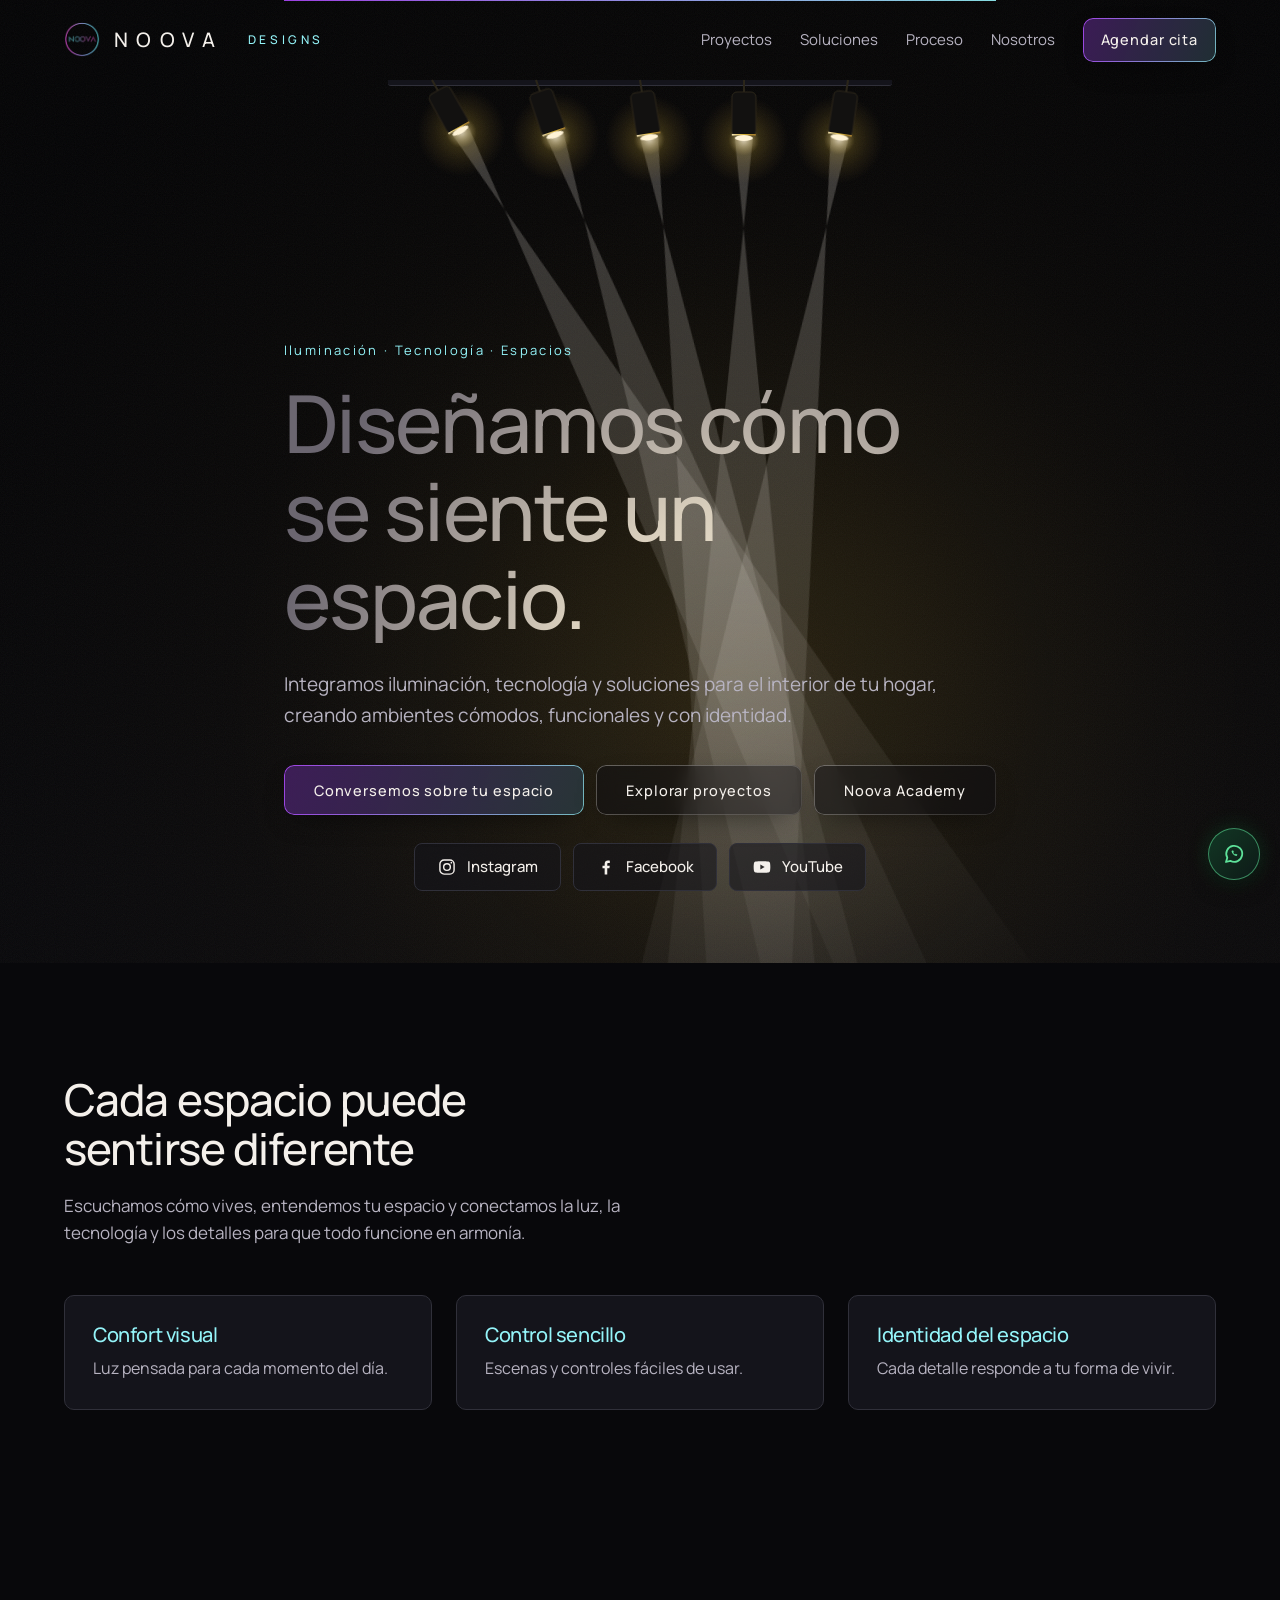
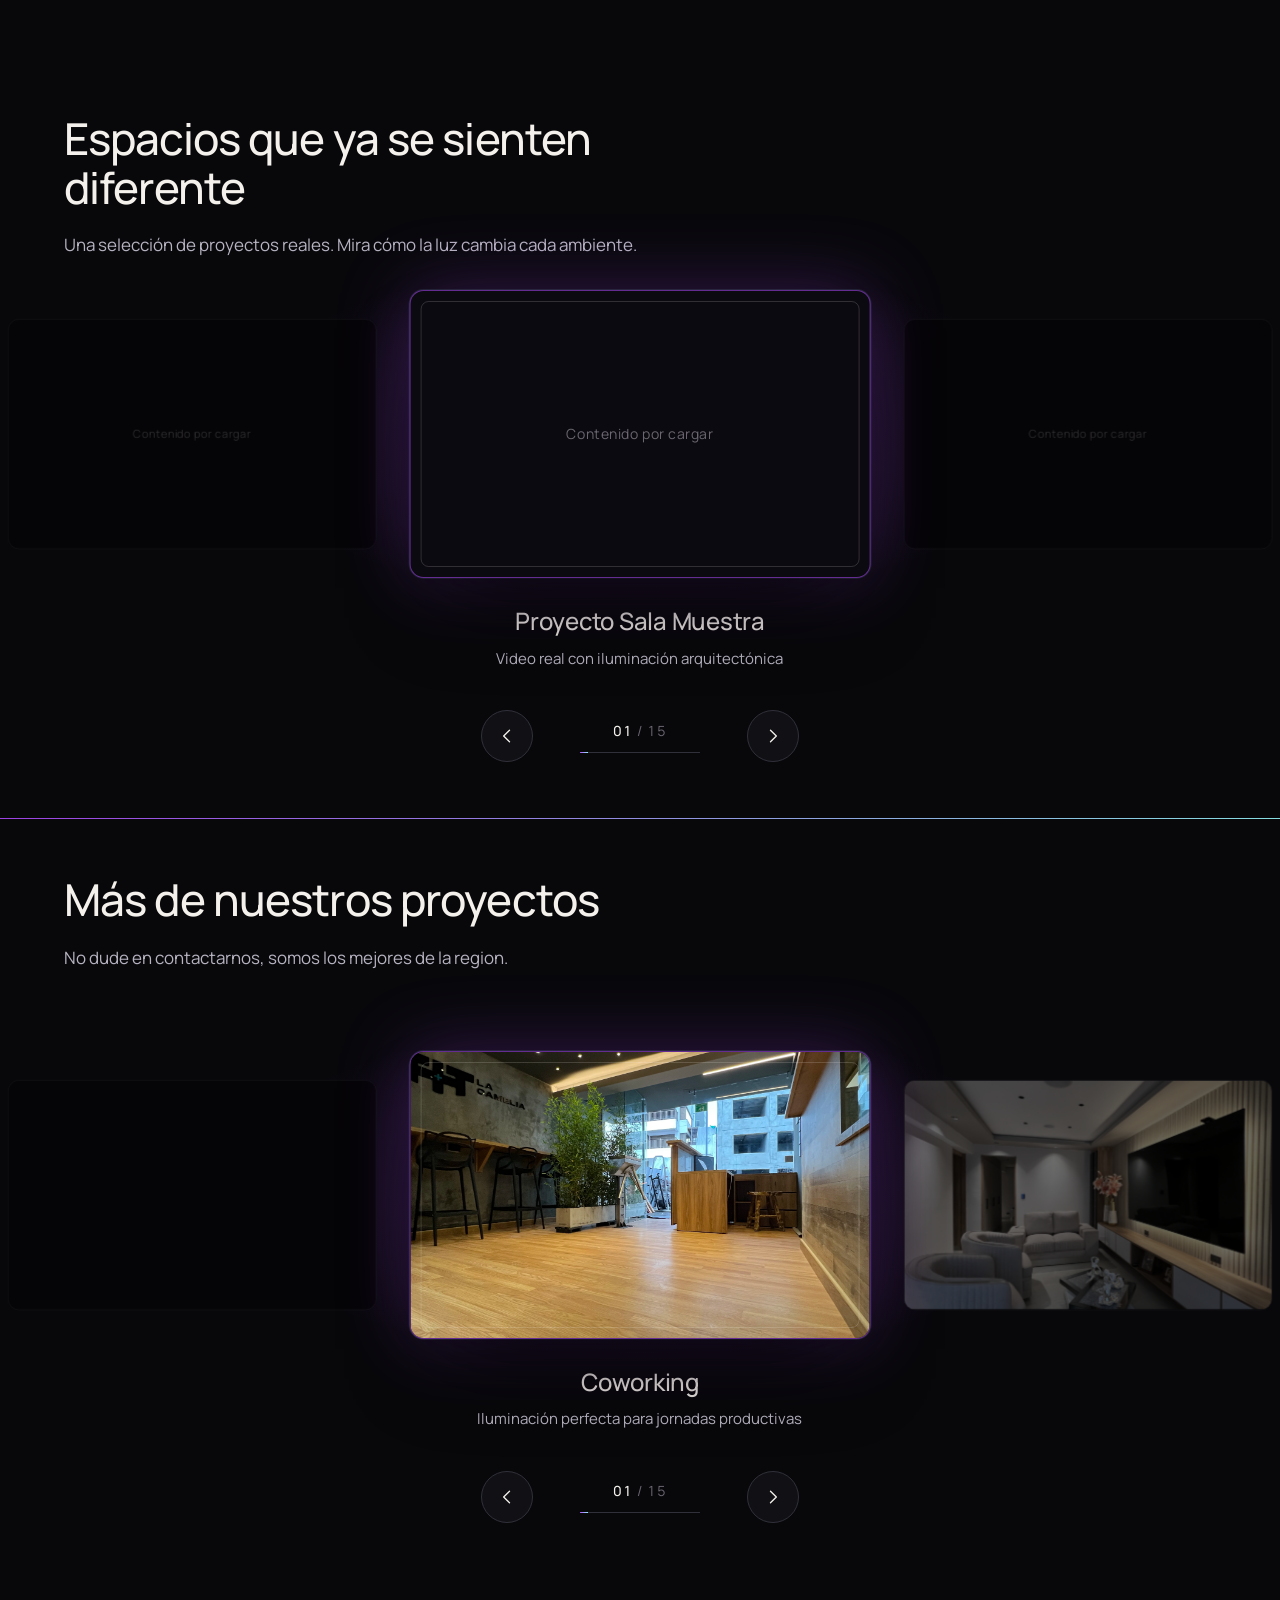
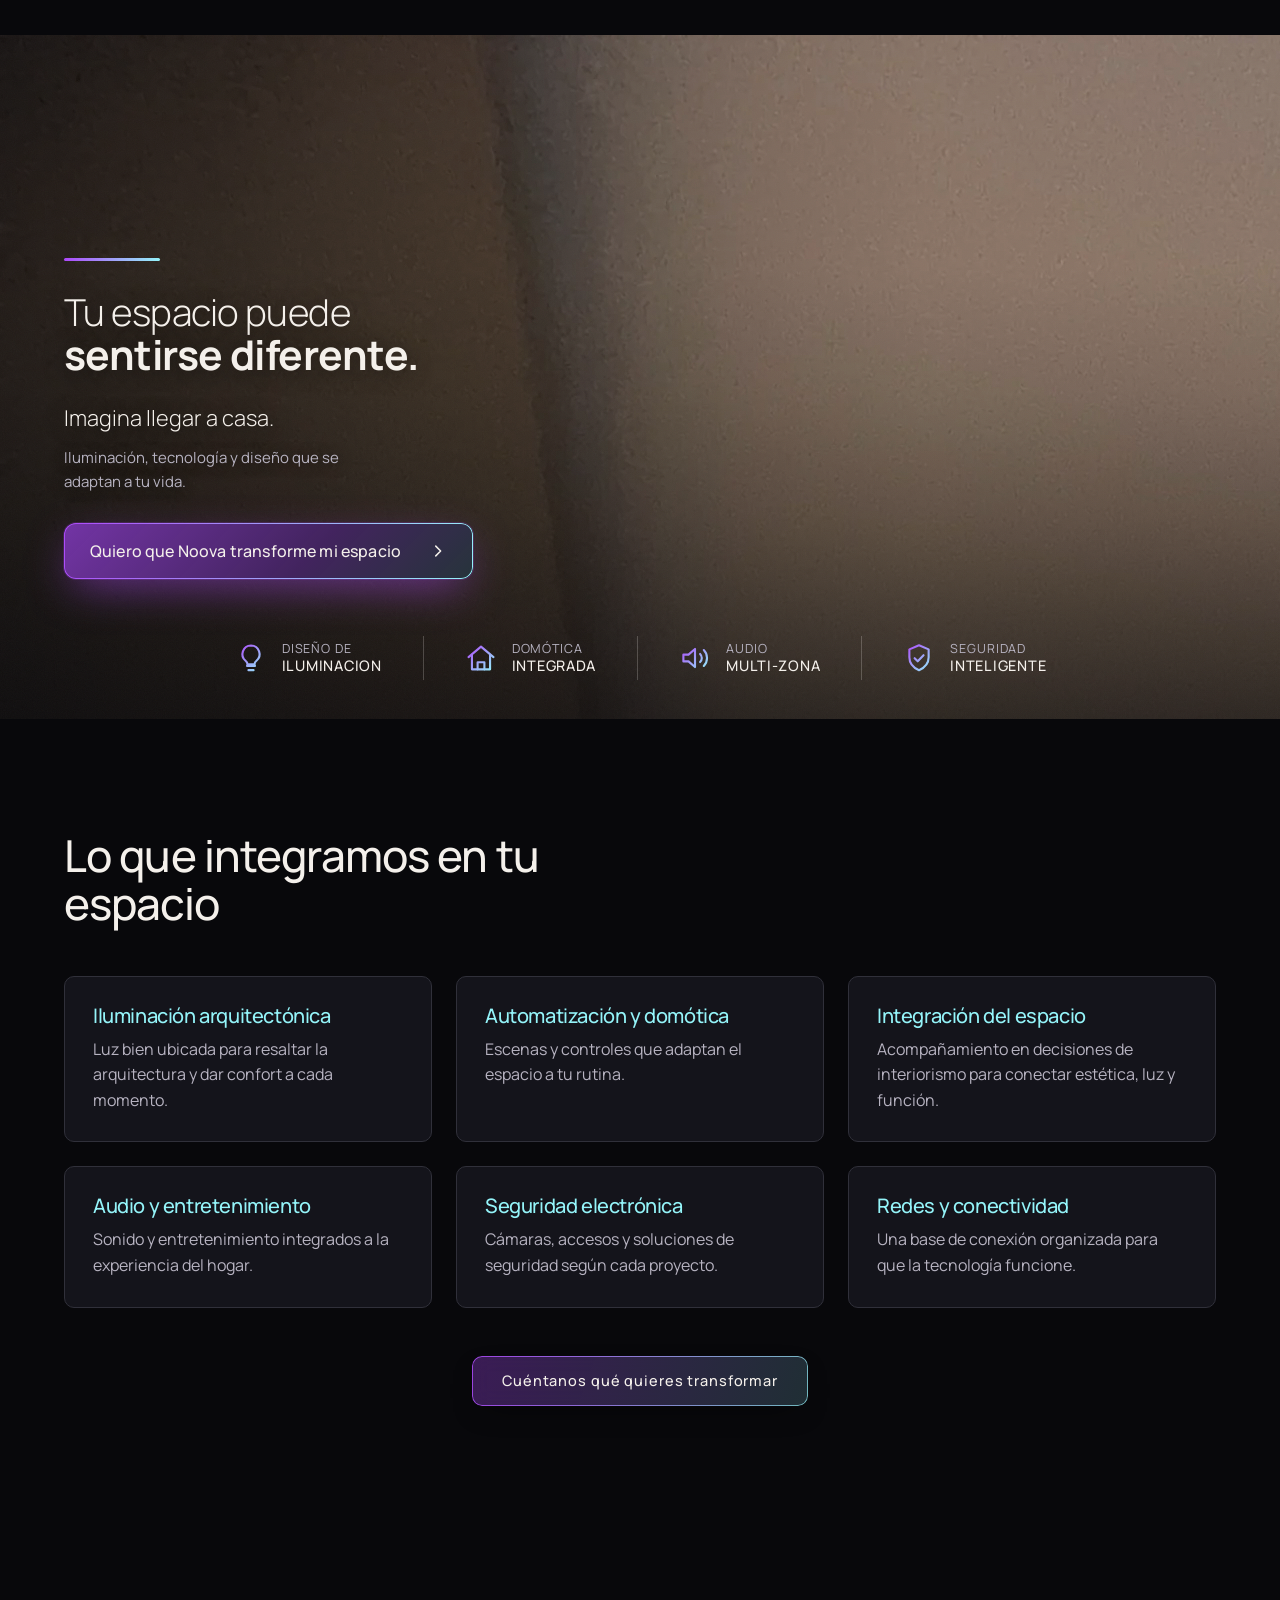
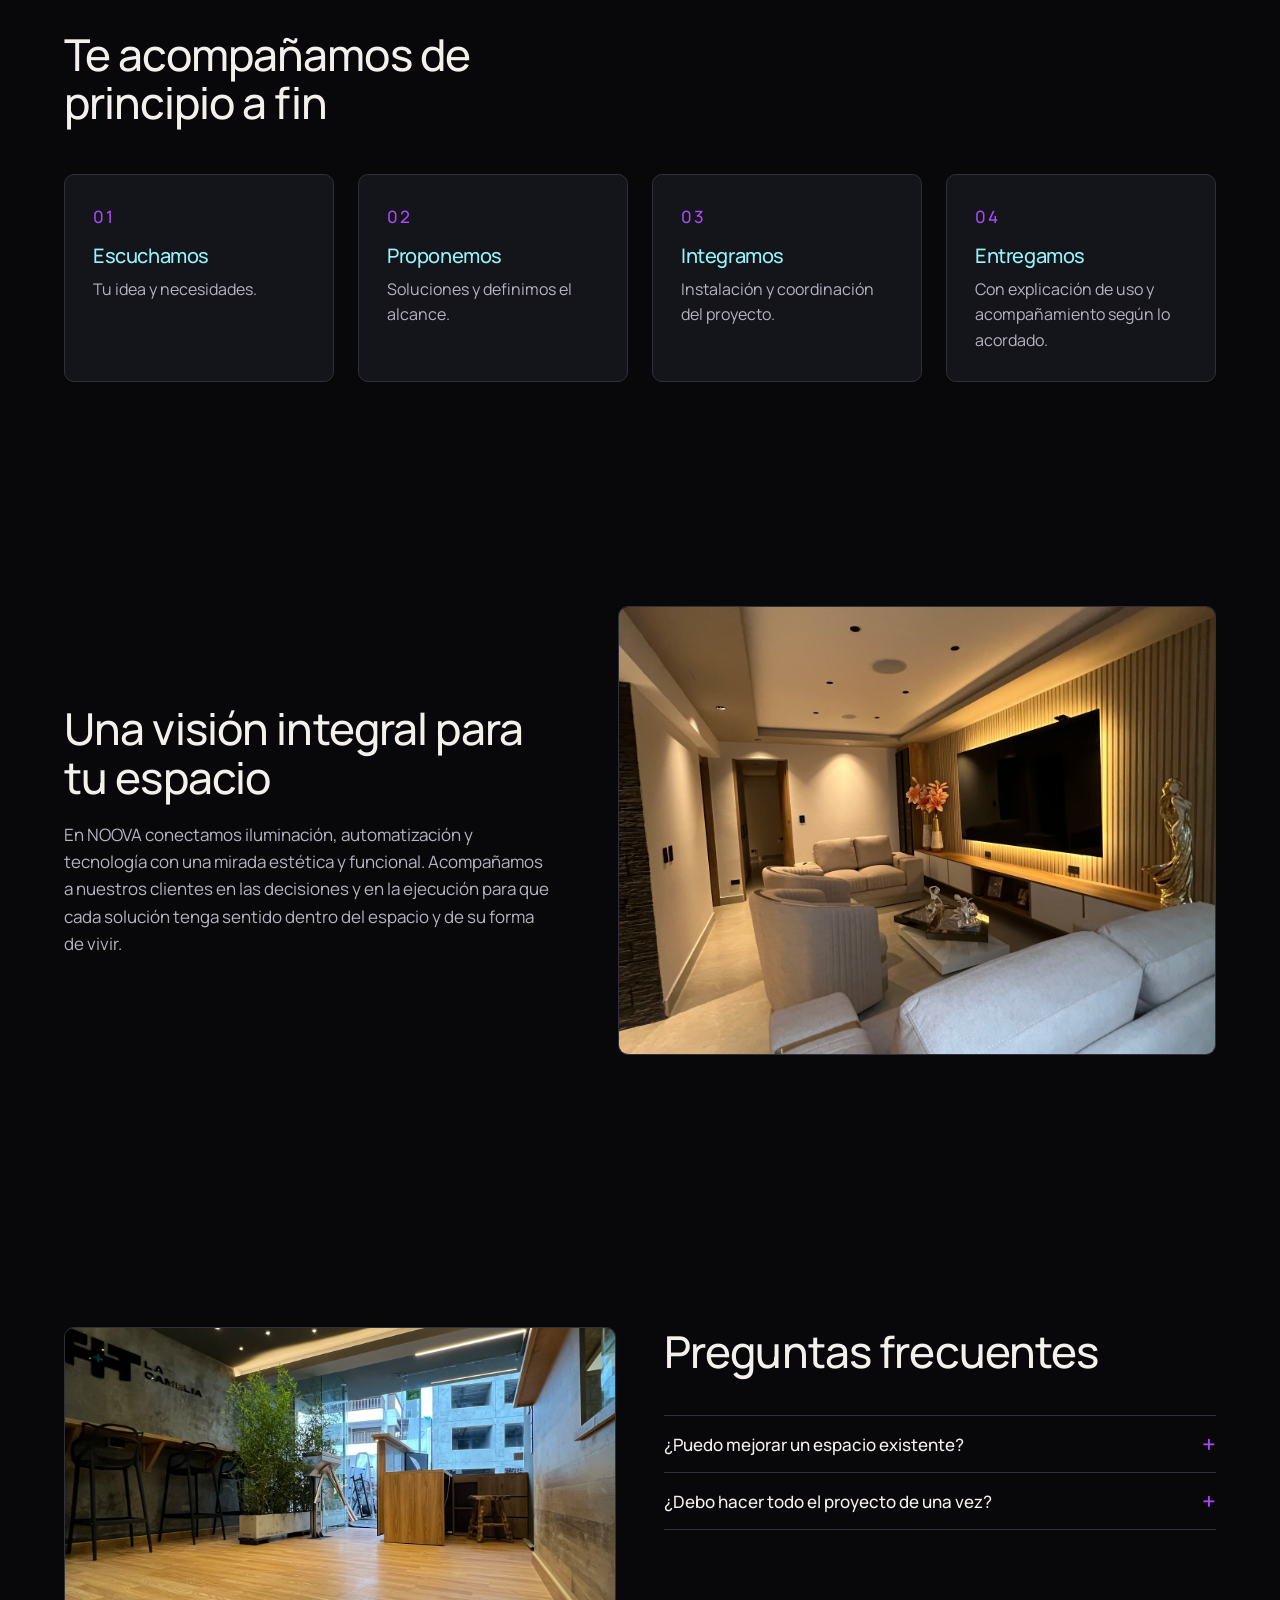
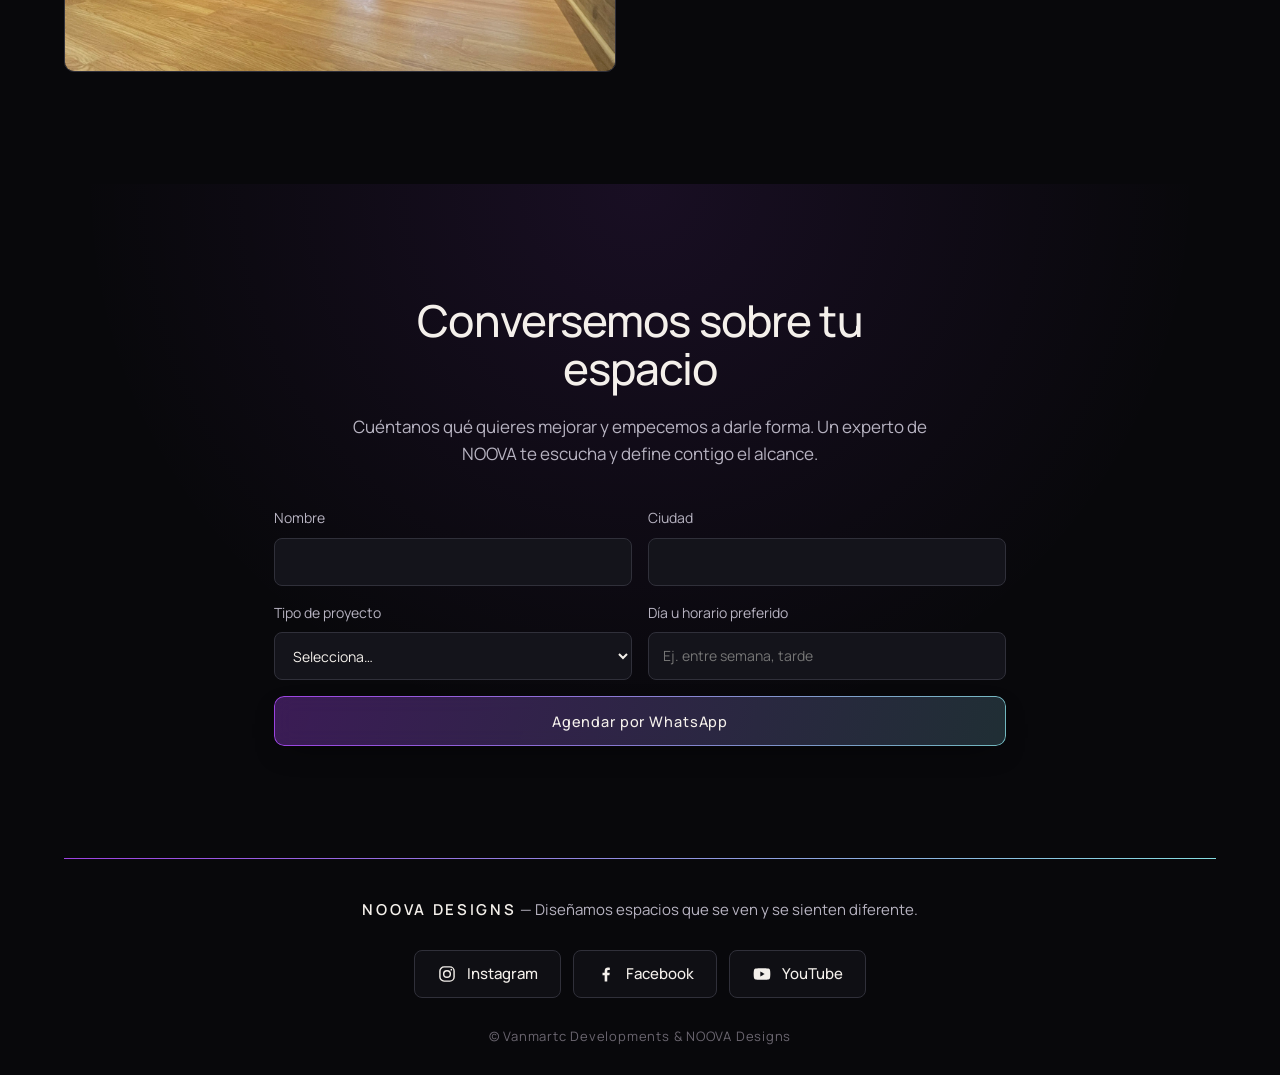
==== index.html @ 0b2e5a20 "Version inicial sitio WEB Noova Designs" ====
<!DOCTYPE html>
<html lang="es">

<head>
    <meta charset="utf-8">
    <meta name="viewport" content="width=device-width, initial-scale=1, viewport-fit=cover">
    <title>NOOVA | Iluminación y automatización de espacios</title>
    <meta name="description" content="Integramos iluminación, domótica y tecnología para crear espacios cómodos, funcionales y con identidad. Conoce nuestros proyectos y conversemos">
    <meta name="theme-color" content="#08080B">
    <link rel="manifest" href="manifest.webmanifest">
    <link rel="icon" href="assets/img/noova-logo.png">
    <link rel="apple-touch-icon" href="assets/img/noova-logo.png">
    <meta property="og:title" content="NOOVA | Iluminación y automatización de espacios">
    <meta property="og:description" content="Diseñamos cómo se siente un espacio.">
    <link rel="preconnect" href="https://fonts.googleapis.com">
    <link rel="preconnect" href="https://fonts.gstatic.com" crossorigin>
    <link href="https://fonts.googleapis.com/css2?family=Manrope:wght@400;500;600&display=swap" rel="stylesheet">
    <script>
        document.documentElement.classList.add('js');
        if (!matchMedia('(prefers-reduced-motion: reduce)').matches) document.documentElement.classList.add('off');
    </script>
    <link rel="stylesheet" href="css/styles.css">
</head>

<body>
    <a class="skip" href="#enfoque">Saltar al contenido</a>

    <!-- HEADER -->
    <header class="site-header" id="header">
        <div class="wrap bar">
            <a class="brand" href="#inicio" aria-label="NOOVA, ir al inicio">
                <img class="brand-logo" src="assets/img/noova-logo.png" alt="" width="36" height="36"> NOOVA
                <span>DESIGNS</span>
            </a>
            <nav class="nav" id="nav" aria-label="Principal">
                <a href="#proyectos">Proyectos</a><a href="#soluciones">Soluciones</a><a href="#proceso">Proceso</a><a href="#nosotros">Nosotros</a>
                <a class="btn btn-sm" href="#agendar">Agendar cita</a>
            </nav>
            <button class="menu-btn" id="menuBtn" type="button" aria-expanded="false" aria-controls="nav">Menú</button>
        </div>
    </header>

    <main>
        <!-- HERO -->
        <section class="hero" id="inicio" aria-labelledby="titular">
            <video class="bgvideo" muted loop playsinline preload="none" poster="assets/img/proy1.webp" aria-hidden="true" tabindex="-1" data-desktop="assets/video/luxury_loop.mp4" data-mobile="assets/video/luxury_loop.mp4"></video>
            <div class="shade" aria-hidden="true"></div>
            <div class="glow" aria-hidden="true"></div>
            <svg width="0" height="0" style="position:absolute" aria-hidden="true" focusable="false"><defs>
        <linearGradient id="cone" x1="0" y1="0" x2="0" y2="1"><stop offset="0" stop-color="#F5EFE6" stop-opacity=".22"/><stop offset="1" stop-color="#F5EFE6" stop-opacity="0"/></linearGradient>
        <linearGradient id="rim" x1="0" y1="0" x2="1" y2="0"><stop offset="0" stop-color="#F3E2B3"/><stop offset=".5" stop-color="#D4AF37"/><stop offset="1" stop-color="#A67C2E"/></linearGradient>
        <radialGradient id="halo"><stop offset="0" stop-color="#FFF3D6" stop-opacity=".8"/><stop offset=".35" stop-color="#D4AF37" stop-opacity=".2"/><stop offset="1" stop-color="#A67C2E" stop-opacity="0"/></radialGradient>
      </defs></svg>
            <div class="lamp" id="lamp">
                <div class="fx">
                    <div class="rail" id="rail"></div>
                    <div class="swing" data-off="-2">
                        <div class="scale"><svg class="fxsvg" viewBox="-60 0 120 90" aria-hidden="true" focusable="false"><g class="spot-art"></g></svg></div>
                    </div>
                    <div class="swing" data-off="-1">
                        <div class="scale"><svg class="fxsvg" viewBox="-60 0 120 90" aria-hidden="true" focusable="false"><g class="spot-art"></g></svg></div>
                    </div>
                    <div class="swing" data-off="0">
                        <div class="scale"><svg class="fxsvg" viewBox="-60 0 120 90" aria-hidden="true" focusable="false"><g class="spot-art"></g></svg><button class="lamp-btn" type="button" aria-label="Encender la luz"></button></div>
                    </div>
                    <div class="swing" data-off="1">
                        <div class="scale"><svg class="fxsvg" viewBox="-60 0 120 90" aria-hidden="true" focusable="false"><g class="spot-art"></g></svg></div>
                    </div>
                    <div class="swing" data-off="2">
                        <div class="scale"><svg class="fxsvg" viewBox="-60 0 120 90" aria-hidden="true" focusable="false"><g class="spot-art"></g></svg></div>
                    </div>
                </div>
            </div>
            <div class="wrap hero-copy">

                <p class="eyebrow">Iluminación · Tecnología · Espacios</p>
                <h1 id="titular">Diseñamos cómo se siente un espacio.</h1>
                <p class="lead">Integramos iluminación, tecnología y soluciones para el interior de tu hogar, creando ambientes cómodos, funcionales y con identidad.</p>

                <div class="actions"><a class="btn" href="#agendar">Conversemos sobre tu espacio</a><a class="btn btn-ghost" href="#proyectos">Explorar proyectos</a><a class="btn btn-ghost" href="https://www.academy.noovadesigns.com/">Noova Academy</a></div>
                <div class="wrap">
                    <div class="line" aria-hidden="true"></div>
                    <nav class="social" aria-label="Redes sociales">
                        <a href="https://www.instagram.com/noova.domotica/" target="_blank" rel="noopener noreferrer" aria-label="Instagram de NOOVA"><svg viewBox="0 0 24 24" fill="none" stroke="currentColor" stroke-width="1.7"><rect x="3.5" y="3.5" width="17" height="17" rx="5"/><circle cx="12" cy="12" r="4"/><circle cx="17.2" cy="6.8" r="1" fill="currentColor" stroke="none"/></svg>Instagram</a>
                        <a href="#" target="_blank" rel="noopener noreferrer" aria-label="Facebook de NOOVA"><svg viewBox="0 0 24 24" fill="currentColor"><path d="M13.5 21v-7.5h2.6l.4-3h-3V8.6c0-.9.3-1.5 1.5-1.5h1.6V4.4c-.3 0-1.2-.1-2.3-.1-2.3 0-3.9 1.4-3.9 4v2.2H7.8v3h2.6V21z"/></svg>Facebook</a>
                        <a href="#" target="_blank" rel="noopener noreferrer" aria-label="YouTube de NOOVA"><svg viewBox="0 0 24 24" fill="currentColor"><path d="M21.6 7.2a2.5 2.5 0 0 0-1.8-1.8C18.3 5 12 5 12 5s-6.3 0-7.8.4A2.5 2.5 0 0 0 2.4 7.2C2 8.7 2 12 2 12s0 3.3.4 4.8a2.5 2.5 0 0 0 1.8 1.8C5.7 19 12 19 12 19s6.3 0 7.8-.4a2.5 2.5 0 0 0 1.8-1.8c.4-1.5.4-4.8.4-4.8s0-3.3-.4-4.8zM10 15V9l5.2 3z"/></svg>YouTube</a>
                    </nav>
                </div>
            </div>

        </section>

        <!-- ENFOQUE -->
        <section class="sec" id="enfoque" aria-labelledby="h-enfoque">
            <div class="wrap">
                <h2 id="h-enfoque" class="rv">Cada espacio puede sentirse diferente</h2>
                <p class="intro rv">Escuchamos cómo vives, entendemos tu espacio y conectamos la luz, la tecnología y los detalles para que todo funcione en armonía.</p>
                <div class="grid g3">
                    <article class="card rv">
                        <h3>Confort visual</h3>
                        <p>Luz pensada para cada momento del día.</p>
                    </article>
                    <article class="card rv">
                        <h3>Control sencillo</h3>
                        <p>Escenas y controles fáciles de usar.</p>
                    </article>
                    <article class="card rv">
                        <h3>Identidad del espacio</h3>
                        <p>Cada detalle responde a tu forma de vivir.</p>
                    </article>
                </div>
            </div>
        </section>
        <!-- PROYECTOS: GALERÍAS (los datos viven en GALLERY, al inicio de app.js) -->
        <section class="sec gal-sec" id="proyectos" aria-labelledby="h-proy">
            <div class="gal" id="galVideos" data-kind="video" role="region" aria-roledescription="carrusel" aria-label="Galería de videos de proyectos">
                <div class="wrap">
                    <h2 id="h-proy" class="rv">Espacios que ya se sienten diferente</h2>
                    <p class="intro rv">Una selección de proyectos reales. Mira cómo la luz cambia cada ambiente.</p>
                </div>
                <div class="gstage"></div>
                <div class="gnav">
                    <button class="gbtn gprev" type="button" aria-label="Video anterior"><svg viewBox="0 0 24 24" width="20" height="20" fill="none" stroke="currentColor" stroke-width="1.6" stroke-linecap="round" stroke-linejoin="round" aria-hidden="true"><path d="M15 5l-7 7 7 7"/></svg></button>
                    <div class="gprog" aria-live="polite"><span class="gcount"><b class="gcur">01</b> / <span class="gtot">00</span></span><span class="gbar" aria-hidden="true"><i class="gfill"></i></span></div>
                    <button class="gbtn gnext" type="button" aria-label="Video siguiente"><svg viewBox="0 0 24 24" width="20" height="20" fill="none" stroke="currentColor" stroke-width="1.6" stroke-linecap="round" stroke-linejoin="round" aria-hidden="true"><path d="M9 5l7 7-7 7"/></svg></button>
                </div>
            </div>

            <hr class="hr-brand">

            <div class="wrap">
                <h2 id="h-proy" class="rv">Más de nuestros proyectos</h2>
                <p class="intro rv">No dude en contactarnos, somos los mejores de la region.</p>
            </div>
            <div class="gal" id="galImagenes" data-kind="image" role="region" aria-roledescription="carrusel" aria-label="Galería de imágenes de proyectos">
                <div class="gstage"></div>
                <div class="gnav">
                    <button class="gbtn gprev" type="button" aria-label="Imagen anterior"><svg viewBox="0 0 24 24" width="20" height="20" fill="none" stroke="currentColor" stroke-width="1.6" stroke-linecap="round" stroke-linejoin="round" aria-hidden="true"><path d="M15 5l-7 7 7 7"/></svg></button>
                    <div class="gprog" aria-live="polite"><span class="gcount"><b class="gcur">01</b> / <span class="gtot">00</span></span><span class="gbar" aria-hidden="true"><i class="gfill"></i></span></div>
                    <button class="gbtn gnext" type="button" aria-label="Imagen siguiente"><svg viewBox="0 0 24 24" width="20" height="20" fill="none" stroke="currentColor" stroke-width="1.6" stroke-linecap="round" stroke-linejoin="round" aria-hidden="true"><path d="M9 5l7 7-7 7"/></svg></button>
                </div>
            </div>
        </section>

        <!-- BANDA CINEMATOGRÁFICA -->
        <section class="band" id="band" aria-labelledby="h-band">
            <video class="bgvideo" muted loop playsinline preload="none" poster="assets/img/proy3.webp" aria-hidden="true" tabindex="-1" data-desktop="assets/video/entrada espacio interior3.mp4" data-mobile="assets/video/entrada espacio interior3.mp4"></video>
            <div class="wrap band-copy">
                <h2 id="h-band" class="rv">Tu espacio puede <strong>sentirse diferente.</strong></h2>
                <p class="band-lead rv">Imagina llegar a casa.</p>
                <p class="band-sub rv">Iluminación, tecnología y diseño que se adaptan a tu vida.</p>
                <a class="btn btn-band rv" href="#agendar">Quiero que Noova transforme mi espacio <svg viewBox="0 0 24 24" fill="none" stroke="currentColor" stroke-width="2" stroke-linecap="round" stroke-linejoin="round" aria-hidden="true"><path d="m9 5.5 6.5 6.5L9 18.5"/></svg></a>
            </div>

            <!-- FRANJA DE CARACTERÍSTICAS (pieza independiente: .feat-strip) -->
            <div class="wrap band-feats">
                <svg class="svg-defs" width="0" height="0" aria-hidden="true" focusable="false"><defs><linearGradient id="noova-grad" gradientUnits="userSpaceOnUse" x1="3" y1="3" x2="21" y2="21"><stop offset="0" stop-color="#AD48FA"/><stop offset="1" stop-color="#94F4F9"/></linearGradient></defs></svg>
                <ul class="feat-strip rv" aria-label="Qué incluye NOOVA">
                    <li class="feat">
                        <span class="feat-ico" aria-hidden="true"><svg viewBox="0 0 24 24"><path d="M9.2 17.6h5.6M10.2 20.6h3.6"/><path d="M12 3.2a6.1 6.1 0 0 0-3.7 10.9c.8.6 1.2 1.4 1.2 2.4h5c0-1 .4-1.8 1.2-2.4A6.1 6.1 0 0 0 12 3.2z"/></svg></span>
                        <span class="feat-t"><small>Diseño de</small><b>Iluminacion</b></span>
                    </li>
                    <li class="feat">
                        <span class="feat-ico" aria-hidden="true"><svg viewBox="0 0 24 24"><path d="M3.2 11.4 12 4l8.8 7.4"/><path d="M5.6 9.8V20h12.8V9.8"/><path d="M9.6 20v-5h4.8v5"/></svg></span>
                        <span class="feat-t"><small>Domótica</small><b>Integrada</b></span>
                    </li>
                    <li class="feat">
                        <span class="feat-ico" aria-hidden="true"><svg viewBox="0 0 24 24"><path d="M3.8 9.6h3.6L12 5.6v12.8l-4.6-4H3.8z"/><path d="M15.6 9.1a4.1 4.1 0 0 1 0 5.8"/><path d="M18.2 6.4a8 8 0 0 1 0 11.2"/></svg></span>
                        <span class="feat-t"><small>Audio</small><b>Multi-zona</b></span>
                    </li>
                    <li class="feat">
                        <span class="feat-ico" aria-hidden="true"><svg viewBox="0 0 24 24"><path d="M12 3 5.2 5.9v5.6c0 4.2 2.8 7.4 6.8 9.1 4-1.7 6.8-4.9 6.8-9.1V5.9z"/><path d="m8.9 12.1 2.2 2.2 4.1-4.3"/></svg></span>
                        <span class="feat-t"><small>Seguridad</small><b>Inteligente</b></span>
                    </li>
                </ul>
            </div>
        </section>

        <!-- SOLUCIONES -->
        <section class="sec" id="soluciones" aria-labelledby="h-sol">
            <div class="wrap">
                <h2 id="h-sol" class="rv">Lo que integramos en tu espacio</h2>
                <div class="grid g3">
                    <article class="card rv">
                        <h3>Iluminación arquitectónica</h3>
                        <p>Luz bien ubicada para resaltar la arquitectura y dar confort a cada momento.</p>
                    </article>
                    <article class="card rv">
                        <h3>Automatización y domótica</h3>
                        <p>Escenas y controles que adaptan el espacio a tu rutina.</p>
                    </article>
                    <article class="card rv">
                        <h3>Integración del espacio</h3>
                        <p>Acompañamiento en decisiones de interiorismo para conectar estética, luz y función.</p>
                    </article>
                    <article class="card rv">
                        <h3>Audio y entretenimiento</h3>
                        <p>Sonido y entretenimiento integrados a la experiencia del hogar.</p>
                    </article>
                    <article class="card rv">
                        <h3>Seguridad electrónica</h3>
                        <p>Cámaras, accesos y soluciones de seguridad según cada proyecto.</p>
                    </article>
                    <article class="card rv">
                        <h3>Redes y conectividad</h3>
                        <p>Una base de conexión organizada para que la tecnología funcione.</p>
                    </article>
                </div>
                <p class="center rv"><a class="btn" href="#agendar">Cuéntanos qué quieres transformar</a></p>
            </div>
        </section>

        <!-- PROCESO -->
        <section class="sec" id="proceso" aria-labelledby="h-pro">
            <div class="wrap">
                <h2 id="h-pro" class="rv">Te acompañamos de principio a fin</h2>
                <ol class="grid g4 steps">
                    <li class="card rv"><b>01</b>
                        <h3>Escuchamos</h3>
                        <p>Tu idea y necesidades.</p>
                    </li>
                    <li class="card rv"><b>02</b>
                        <h3>Proponemos</h3>
                        <p>Soluciones y definimos el alcance.</p>
                    </li>
                    <li class="card rv"><b>03</b>
                        <h3>Integramos</h3>
                        <p>Instalación y coordinación del proyecto.</p>
                    </li>
                    <li class="card rv"><b>04</b>
                        <h3>Entregamos</h3>
                        <p>Con explicación de uso y acompañamiento según lo acordado.</p>
                    </li>
                </ol>
            </div>
        </section>

        <!-- NOSOTROS -->
        <section class="sec" id="nosotros" aria-labelledby="h-nos">
            <div class="wrap split">
                <div>
                    <h2 id="h-nos" class="rv">Una visión integral para tu espacio</h2>
                    <p class="intro rv">En NOOVA conectamos iluminación, automatización y tecnología con una mirada estética y funcional. Acompañamos a nuestros clientes en las decisiones y en la ejecución para que cada solución tenga sentido dentro del espacio y de su forma
                        de vivir.</p>
                </div>
                <div class="ph tall rv"><img src="assets/img/proy3.webp" alt="Trabajo real de NOOVA" loading="lazy" onerror="this.remove()"></div>
            </div>
        </section>

        <!-- PREGUNTAS EN 2 COLUMNAS + VIDEO FONDO -->
        <section class="sec" id="preguntas" aria-labelledby="h-faq">
            <div class="wrap">

                <div class="faq-split">

                    <div class="ph tall rv"><img src="assets/img/cafeteria.webp" alt="Trabajo real de NOOVA" loading="lazy" onerror="this.remove()"></div>
                    <div class="faq-col">
                        <h2 id="h-faq" class="rv">Preguntas frecuentes</h2>
                        <details name="faq" class="rv">
                            <summary>¿Puedo mejorar un espacio existente?</summary>
                            <p>Se evalúa el lugar y lo que puede aprovecharse.</p>
                        </details>
                        <details name="faq" class="rv">
                            <summary>¿Debo hacer todo el proyecto de una vez?</summary>
                            <p>Se revisa la posibilidad de etapas según alcance.</p>
                        </details>
                        <details name="faq" class="rv">
                            <summary>¿Qué necesito para empezar?</summary>
                            <p>Una idea, ubicación y fotografías iniciales.</p>
                        </details>
                        <details name="faq" class="rv">
                            <summary>¿Cómo se define el presupuesto?</summary>
                            <p>Según necesidades, alcance y soluciones acordadas.</p>
                        </details>
                    </div>
                    <!-- <div class="video-col" aria-hidden="true">
                        <video class="faq-video" muted playsinline preload="metadata" disablepictureinpicture disableremoteplayback tabindex="-1">
                            <source src="assets/video/bano1.mp4" type="video/mp4">
                        </video>
                    </div> -->
                </div>
            </div>
        </section>

        <!-- AGENDA -->
        <section class="sec agendar" id="agendar" aria-labelledby="h-ag">
            <div class="wrap narrow center">
                <h2 id="h-ag" class="rv">Conversemos sobre tu espacio</h2>
                <p class="intro rv">Cuéntanos qué quieres mejorar y empecemos a darle forma. Un experto de NOOVA te escucha y define contigo el alcance.</p>
                <form id="citaForm" class="form rv" novalidate>
                    <label>Nombre<input name="nombre" required autocomplete="name"></label>
                    <label>Ciudad<input name="ciudad" required autocomplete="address-level2"></label>
                    <label>Tipo de proyecto<select name="tipo" required><option value="">Selecciona…</option><option>Hogar</option><option>Espacio comercial</option><option>Otro</option></select></label>
                    <label>Día u horario preferido<input name="horario" placeholder="Ej. entre semana, tarde"></label>
                    <p class="err" id="formErr" role="alert" hidden></p>
                    <button class="btn" type="submit">Agendar por WhatsApp</button>
                </form>
            </div>
        </section>
    </main>

    <!-- FOOTER -->
    <footer class="foot">
        <div class="wrap">
            <div class="line" aria-hidden="true"></div>
            <p class="tag"><strong>NOOVA DESIGNS</strong> — Diseñamos espacios que se ven y se sienten diferente.</p>
            <nav class="social" aria-label="Redes sociales">
                <a href="https://www.instagram.com/noova.domotica/" target="_blank" rel="noopener noreferrer" aria-label="Instagram de NOOVA"><svg viewBox="0 0 24 24" fill="none" stroke="currentColor" stroke-width="1.7"><rect x="3.5" y="3.5" width="17" height="17" rx="5"/><circle cx="12" cy="12" r="4"/><circle cx="17.2" cy="6.8" r="1" fill="currentColor" stroke="none"/></svg>Instagram</a>
                <a href="#" target="_blank" rel="noopener noreferrer" aria-label="Facebook de NOOVA"><svg viewBox="0 0 24 24" fill="currentColor"><path d="M13.5 21v-7.5h2.6l.4-3h-3V8.6c0-.9.3-1.5 1.5-1.5h1.6V4.4c-.3 0-1.2-.1-2.3-.1-2.3 0-3.9 1.4-3.9 4v2.2H7.8v3h2.6V21z"/></svg>Facebook</a>
                <a href="#" target="_blank" rel="noopener noreferrer" aria-label="YouTube de NOOVA"><svg viewBox="0 0 24 24" fill="currentColor"><path d="M21.6 7.2a2.5 2.5 0 0 0-1.8-1.8C18.3 5 12 5 12 5s-6.3 0-7.8.4A2.5 2.5 0 0 0 2.4 7.2C2 8.7 2 12 2 12s0 3.3.4 4.8a2.5 2.5 0 0 0 1.8 1.8C5.7 19 12 19 12 19s6.3 0 7.8-.4a2.5 2.5 0 0 0 1.8-1.8c.4-1.5.4-4.8.4-4.8s0-3.3-.4-4.8zM10 15V9l5.2 3z"/></svg>YouTube</a>
            </nav>
            <p class="credit">© Vanmartc Developments &amp; NOOVA Designs</p>
        </div>
    </footer>

    <!-- VISOR AMPLIADO (imágenes y videos de las galerías) -->
    <dialog id="lightbox" class="lb" aria-label="Vista ampliada">
        <button type="button" class="lb-x" id="lbClose" aria-label="Cerrar">&times;</button>
        <div class="lb-inner">
            <div class="lb-media" id="lbBody"></div>
            <p class="lb-cap"><span class="lb-t" id="lbTitle"></span><span class="lb-d" id="lbText"></span></p>
        </div>
    </dialog>

    <a href="https://wa.me/?text=Hola%2C%20me%20interesar%C3%ADa%20intervenir%20un%20espacio%2C%20%C2%BFcon%20qui%C3%A9n%20podr%C3%ADa%20hablar%3F" class="wa" aria-label="Escribir a NOOVA por WhatsApp" target="_blank" rel="noopener noreferrer"><svg viewBox="0 0 24 24" fill="none" stroke="currentColor" stroke-width="1.8" stroke-linejoin="round"><path d="M4 20l1.3-4.2A8 8 0 1 1 8.300 18.800z"/><path d="M9.500 9c.3 2.500 2.500 4.700 5 5l1-1.300-1.800-.9-.7.700a4.500 4.500 0 0 1-1.800-1.800l.7-.7-.9-1.800z" fill="currentColor" stroke="none"/></svg></a>
    <script src="js/app.js" defer></script>
</body>

</html>
---- css/styles.css ----
/* ===== TOKENS (marca NOOVA según Directrices Web: negro, violeta, fucsia, dorado) ===== */

@property --lit {
    syntax: '<number>';
    inherits: true;
    initial-value: 1
}

:root {
    --bg: #08080B;
    --surface: #14141B;
    --text: #F4F0EB;
    --text-2: #B7B3C1;
    --dim: #6B6670;
    --border: #30303A;
    --violet: #AD48FA;
    --fucsia: #94F4F9;
    --gold: #AD48FA;
    --gold-lt: #94F4F9;
    --gold-dk: #7BC5F4;
    --grad: linear-gradient(110deg, #AD48FA, #94F4F9);
    --violet-rgb: 173, 72, 250;
    --cyan-rgb: 148, 244, 249;
    --noise: url("data:image/svg+xml,%3Csvg xmlns='http://www.w3.org/2000/svg' width='160' height='160'%3E%3Cfilter id='n'%3E%3CfeTurbulence type='fractalNoise' baseFrequency='.9' numOctaves='2' stitchTiles='stitch'/%3E%3C/filter%3E%3Crect width='100%25' height='100%25' filter='url(%23n)'/%3E%3C/svg%3E");
    --lit: 1;
    --penumbra: .78;
    --lit-duration: 1.2s;
    --x: 60%;
    --y: 60%;
    --hx: 30%;
    --hy: 50%;
    --s: 1;
    --pad: 64px;
    --hh: 80px;
    transition: --lit var(--lit-duration) ease;
}

:root.off {
    --lit: 0
}

* {
    box-sizing: border-box;
    margin: 0
}

html {
    scroll-behavior: smooth;
    scroll-padding-top: var(--hh)
}

body {
    background: var(--bg);
    color: var(--text);
    font: 400 17px/1.6 "Manrope", system-ui, -apple-system, "Segoe UI", sans-serif;
    overflow-x: hidden;
    -webkit-font-smoothing: antialiased
}

img,
video {
    max-width: 100%;
    display: block
}

.wrap {
    max-width: 1280px;
    margin: 0 auto;
    padding: 0 var(--pad)
}

.narrow {
    max-width: 860px
}

.center {
    text-align: center
}

.skip {
    position: absolute;
    left: -999px;
    top: 8px;
    background: var(--gold);
    color: #000;
    padding: 10px 14px;
    border-radius: 6px;
    z-index: 100
}

.skip:focus {
    left: 8px
}

:focus-visible {
    outline: 2px solid var(--gold-lt);
    outline-offset: 3px
}

.btn {
    position: relative;
    isolation: isolate;
    display: inline-flex;
    align-items: center;
    justify-content: center;
    min-height: 50px;
    padding: 0 30px;
    border: 0;
    border-radius: 10px;
    font: 500 14.5px "Manrope", system-ui, sans-serif;
    letter-spacing: .06em;
    text-decoration: none;
    color: var(--text);
    background: linear-gradient(110deg, rgba(173, 72, 250, .30), rgba(148, 244, 249, .16)), rgba(12, 10, 18, .62);
    -webkit-backdrop-filter: blur(10px);
    backdrop-filter: blur(10px);
    box-shadow: 0 10px 30px -14px rgba(0, 0, 0, .7), inset 0 1px 0 rgba(255, 255, 255, .07);
    cursor: pointer;
    transition: transform .3s ease, box-shadow .4s ease, background .4s ease
}


/* borde fino con degradado de la marca */

.btn::before {
    content: "";
    position: absolute;
    inset: 0;
    z-index: -1;
    padding: 1px;
    border-radius: inherit;
    background: linear-gradient(110deg, rgba(173, 72, 250, .85), rgba(148, 244, 249, .70));
    -webkit-mask: linear-gradient(#000 0 0) content-box, linear-gradient(#000 0 0);
    -webkit-mask-composite: xor;
    mask: linear-gradient(#000 0 0) content-box, linear-gradient(#000 0 0);
    mask-composite: exclude;
    pointer-events: none
}

.btn:hover {
    transform: translateY(-1px);
    background: linear-gradient(110deg, rgba(173, 72, 250, .46), rgba(148, 244, 249, .28)), rgba(12, 10, 18, .55);
    box-shadow: 0 14px 36px -12px rgba(173, 72, 250, .55), inset 0 1px 0 rgba(255, 255, 255, .10)
}

.btn:active {
    transform: translateY(0) scale(.99)
}

.btn-ghost {
    background: rgba(14, 12, 20, .42)
}

.btn-ghost::before {
    background: linear-gradient(110deg, rgba(244, 240, 235, .30), rgba(244, 240, 235, .12))
}

.btn-ghost:hover {
    background: rgba(20, 18, 30, .62);
    box-shadow: 0 12px 30px -14px rgba(148, 244, 249, .35), inset 0 1px 0 rgba(255, 255, 255, .08)
}

.btn-ghost:hover::before {
    background: linear-gradient(110deg, rgba(173, 72, 250, .80), rgba(148, 244, 249, .65))
}

.btn-sm {
    min-height: 44px;
    padding: 0 18px
}


/* ===== HEADER FIJO ===== */

.site-header {
    position: fixed;
    inset: 0 0 auto 0;
    z-index: 50;
    height: var(--hh);
    transition: background .35s, border-color .35s;
    border-bottom: 1px solid transparent
}

.site-header.solid {
    background: rgba(8, 8, 11, .93);
    border-bottom-color: var(--border);
    -webkit-backdrop-filter: blur(10px);
    backdrop-filter: blur(10px)
}

.bar {
    height: 100%;
    display: flex;
    align-items: center;
    justify-content: space-between;
    gap: 24px
}

.brand {
    display: inline-flex;
    align-items: center;
    gap: 14px;
    color: var(--text);
    text-decoration: none;
    font-weight: 500;
    font-size: 20px;
    letter-spacing: .42em
}

.brand-logo {
    width: 36px;
    height: 36px;
    object-fit: contain;
    flex: none
}

.brand span {
    color: var(--gold-lt);
    letter-spacing: .3em;
    font-size: 12px;
    margin-left: .9em
}

.nav {
    display: flex;
    align-items: center;
    gap: 28px
}

.nav a:not(.btn) {
    color: var(--text-2);
    text-decoration: none;
    font-size: 15px;
    padding: 12px 0;
    transition: color .2s
}

.nav a:not(.btn):hover {
    color: var(--gold-lt)
}

.menu-btn {
    display: none;
    min-height: 44px;
    padding: 0 18px;
    border: 1px solid var(--border);
    border-radius: 8px;
    background: rgba(20, 20, 27, .7);
    color: var(--text);
    font: 500 14px "Manrope", system-ui, sans-serif;
    cursor: pointer
}


/* ===== HERO ===== */

.hero {
    position: relative;
    min-height: max(720px, 100svh);
    display: flex;
    align-items: flex-end;
    overflow: hidden;
    isolation: isolate;
    background: #000
}

.bgvideo {
    position: absolute;
    inset: 0;
    width: 100%;
    height: 100%;
    object-fit: cover;
    z-index: -3;
    opacity: 0;
    transition: opacity 1.2s
}

.bgvideo.on {
    opacity: 1
}

.shade {
    position: absolute;
    inset: 0;
    z-index: -2;
    pointer-events: none;
    background: linear-gradient(to top, rgba(8, 8, 11, .96) 0%, rgba(8, 8, 11, .90) 10%, rgba(8, 8, 11, .80) 22%, rgba(8, 8, 11, .68) 36%, rgba(8, 8, 11, .57) 52%, rgba(8, 8, 11, .48) 70%, rgba(8, 8, 11, .43) 86%, rgba(8, 8, 11, .42) 100%)
}

.shade::before {
    content: "";
    position: absolute;
    inset: 0;
    background: var(--noise);
    opacity: .05;
    pointer-events: none
}

.shade::after {
    content: "";
    position: absolute;
    inset: 0;
    background: #08080B;
    opacity: calc(var(--penumbra) * (1 - var(--lit)));
    transition: opacity var(--lit-duration) ease
}

.glow {
    position: absolute;
    inset: 0;
    z-index: -1;
    pointer-events: none;
    opacity: var(--lit);
    background: radial-gradient(520px circle at var(--x) var(--y), rgba(212, 175, 55, .12) 0%, rgba(212, 175, 55, .095) 20%, rgba(212, 175, 55, .06) 42%, rgba(212, 175, 55, .028) 62%, rgba(212, 175, 55, .008) 82%, rgba(212, 175, 55, 0) 100%), radial-gradient(900px circle at var(--x) var(--y), rgba(166, 124, 46, .07) 0%, rgba(166, 124, 46, .055) 22%, rgba(166, 124, 46, .035) 44%, rgba(166, 124, 46, .016) 66%, rgba(166, 124, 46, .004) 86%, rgba(166, 124, 46, 0) 100%)
}

.lamp {
    position: absolute;
    top: var(--hh);
    left: 50%;
    width: 0;
    height: 0;
    z-index: 0;
    pointer-events: none
}

.fx {
    position: absolute;
    left: 0;
    top: 0
}

.swing {
    position: absolute;
    top: 0;
    left: 0;
    transform-origin: 0 0;
    will-change: transform
}

.scale {
    position: absolute;
    left: 0;
    top: 0;
    transform: scale(var(--s));
    transform-origin: 0 0
}

.fxsvg {
    position: absolute;
    left: -60px;
    top: 0;
    width: 120px;
    height: 90px;
    overflow: visible
}

.lamp-btn {
    position: absolute;
    left: -32px;
    top: 6px;
    width: 64px;
    height: 60px;
    background: transparent;
    border: 0;
    border-radius: 8px;
    cursor: pointer;
    pointer-events: auto
}

.rail {
    position: absolute;
    top: 0;
    height: 6px;
    background: var(--surface);
    border-bottom: 1px solid var(--border);
    border-radius: 0 0 3px 3px
}

.hero-copy {
    position: relative;
    z-index: 1;
    padding-bottom: 72px;
    padding-top: calc(var(--hh) + 260px)
}

.eyebrow {
    color: var(--gold-lt);
    font-size: 13px;
    letter-spacing: .18em;
    margin-bottom: 18px
}

h1,
h2,
h3 {
    font-weight: 500;
    letter-spacing: -.02em;
    line-height: 1.1
}

h1 {
    font-size: clamp(38px, 6.4vw, 80px);
    max-width: 14ch;
    color: var(--text)
}

@supports (background-clip:text) or (-webkit-background-clip:text) {
    h1 {
        background: radial-gradient(circle calc(460px * var(--lit) + 1px) at var(--hx) var(--hy), #FFF6E0 0%, #D9CFBD 40%, var(--dim) 100%);
        -webkit-background-clip: text;
        background-clip: text;
        color: transparent;
        -webkit-text-fill-color: transparent
    }
}

.lead {
    margin: 26px 0 0;
    max-width: 56ch;
    color: var(--text-2);
    font-size: clamp(16px, 1.6vw, 19px);
    line-height: 1.65
}

.actions {
    display: flex;
    flex-wrap: wrap;
    gap: 12px;
    margin-top: 34px
}


/* ===== SECCIONES ===== */

.sec {
    padding: 112px 0
}

h2 {
    font-size: clamp(28px, 3.6vw, 44px);
    max-width: 20ch
}

.center h2 {
    margin-inline: auto
}

.intro {
    margin: 20px 0 0;
    max-width: 60ch;
    color: var(--text-2)
}

.center .intro {
    margin-inline: auto
}

.grid {
    display: grid;
    gap: 24px;
    margin-top: 48px
}

.g2 {
    grid-template-columns: repeat(2, 1fr)
}

.g3 {
    grid-template-columns: repeat(3, 1fr)
}

.g4 {
    grid-template-columns: repeat(4, 1fr)
}

.card {
    background: var(--surface);
    border: 1px solid var(--border);
    border-radius: 10px;
    padding: 28px;
    transition: border-color .25s
}

.card:hover {
    border-color: var(--violet)
}

.card h3 {
    font-size: 20px;
    margin-bottom: 10px;
    color: var(--gold-lt)
}

.card p {
    color: var(--text-2);
    font-size: 16px
}

.steps {
    list-style: none;
    padding: 0
}

.steps b {
    display: block;
    color: var(--gold);
    font-weight: 500;
    letter-spacing: .1em;
    margin-bottom: 14px
}

p.center {
    margin-top: 48px
}

.ph {
    position: relative;
    overflow: hidden;
    border-radius: 10px;
    border: 1px solid var(--border);
    aspect-ratio: 16/10;
    background: linear-gradient(135deg, #17140E, #0B0A08)
}

.ph img {
    width: 100%;
    height: 100%;
    object-fit: cover;
    position: absolute;
    inset: 0
}

.proj {
    display: block;
    color: inherit;
    text-decoration: none
}

.proj .ph {
    transition: border-color .25s
}

.proj:hover .ph,
.proj:focus-visible .ph {
    border-color: var(--gold)
}

.pt {
    padding: 18px 4px
}

.pt h3 {
    font-size: 22px
}

.pt p {
    color: var(--text-2);
    font-size: 15px;
    margin-top: 6px
}


/* ===== BANDA CINEMATOGRÁFICA ===== */

.band {
    position: relative;
    display: flex;
    flex-direction: column;
    justify-content: flex-end;
    min-height: clamp(600px, 76vh, 820px);
    overflow: hidden;
    isolation: isolate;
    background: #000
}


/* --- Mensaje --- */

.band-copy {
    position: relative;
    z-index: 1;
    width: 100%;
    padding-block: 110px 36px
}

.band-copy::before {
    content: "";
    display: block;
    width: 96px;
    height: 3px;
    margin-bottom: 30px;
    border-radius: 2px;
    background: var(--grad)
}

.band-copy h2 {
    max-width: none;
    font-size: clamp(30px, 2.9vw, 46px);
    line-height: 1.12;
    font-weight: 300;
    letter-spacing: -.015em;
    color: var(--text);
    text-shadow: 0 2px 24px rgba(0, 0, 0, .45)
}

.band-copy h2 strong {
    font-size: clamp(40px, 3.2vw, 48px);
    display: block;
    font-weight: 700
}

.hr-brand {
    height: 1px;
    border: 0;
    margin: 56px 0;
    background: var(--grad);
    opacity: .9
}

.band-lead {
    margin-top: 26px;
    font-size: clamp(19px, 1.7vw, 26px);
    font-weight: 300;
    line-height: 1.3;
    color: var(--text);
    text-shadow: 0 2px 20px rgba(0, 0, 0, .5)
}

.band-sub {
    margin-top: 14px;
    max-width: 36ch;
    font-size: 15px;
    line-height: 1.55;
    color: var(--text-2);
    text-shadow: 0 1px 14px rgba(0, 0, 0, .55)
}


/* --- Botón de la banda (violeta profundo) --- */

.btn-band {
    margin-top: 30px;
    gap: 28px;
    min-height: 56px;
    padding: 0 26px;
    border-radius: 12px;
    font-size: 16px;
    font-weight: 500;
    letter-spacing: .01em;
    color: var(--text);
    background: linear-gradient(135deg, rgba(var(--violet-rgb), .62), rgba(var(--violet-rgb), .30) 60%, rgba(var(--cyan-rgb), .14)), var(--surface);
    box-shadow: 0 0 0 1px rgba(var(--violet-rgb), .18), 0 14px 44px -10px rgba(var(--violet-rgb), .6), inset 0 1px 0 rgba(255, 255, 255, .10)
}

.btn-band::before {
    background: var(--grad)
}

.btn-band svg {
    width: 18px;
    height: 18px;
    flex: none;
    transition: transform .3s ease
}

.btn-band:hover {
    background: linear-gradient(135deg, rgba(var(--violet-rgb), .78), rgba(var(--violet-rgb), .42) 60%, rgba(var(--cyan-rgb), .22)), var(--surface);
    box-shadow: 0 0 0 1px rgba(var(--violet-rgb), .30), 0 16px 50px -10px rgba(var(--violet-rgb), .75), inset 0 1px 0 rgba(255, 255, 255, .12)
}

.btn-band:hover svg {
    transform: translateX(4px)
}


/* --- Franja de características (pieza independiente, reutilizable) --- */

.band-feats {
    position: relative;
    z-index: 1;
    padding-block: 26px 44px
}

.svg-defs {
    position: absolute;
    width: 0;
    height: 0;
    overflow: hidden
}

.feat-strip {
    list-style: none;
    margin: 0;
    padding: 0;
    display: flex;
    justify-content: center;
    align-items: center
}

.feat {
    position: relative;
    display: flex;
    align-items: center;
    gap: 14px;
    padding: 0 clamp(18px, 3.2vw, 52px)
}

.feat+.feat::before {
    content: "";
    position: absolute;
    left: 0;
    top: 50%;
    width: 1px;
    height: 44px;
    transform: translateY(-50%);
    background: rgba(244, 240, 235, .22)
}

.feat-ico {
    width: 34px;
    height: 34px;
    flex: none
}

.feat-ico svg {
    width: 100%;
    height: 100%;
    fill: none;
    stroke: url(#noova-grad);
    stroke-width: 1.5;
    stroke-linecap: round;
    stroke-linejoin: round
}

.feat-t {
    display: flex;
    flex-direction: column;
    line-height: 1.25;
    text-transform: uppercase
}

.feat-t small {
    font-size: 12.5px;
    font-weight: 400;
    letter-spacing: .07em;
    color: var(--text-2)
}

.feat-t b {
    font-size: 14.5px;
    font-weight: 500;
    letter-spacing: .05em;
    color: var(--text)
}


/* --- Video nítido + penumbra leve (izquierda para el texto, abajo para la franja) --- */

.band .bgvideo {
    filter: none
}

.band .bgvideo.on {
    opacity: 1
}

.band::before {
    content: "";
    position: absolute;
    inset: 0;
    z-index: -2;
    pointer-events: none;
    background: linear-gradient(90deg, rgba(8, 8, 11, .70) 0%, rgba(8, 8, 11, .58) 18%, rgba(8, 8, 11, .42) 34%, rgba(8, 8, 11, .26) 52%, rgba(8, 8, 11, .14) 72%, rgba(8, 8, 11, .10) 100%), linear-gradient(to top, rgba(8, 8, 11, .72) 0%, rgba(8, 8, 11, .55) 14%, rgba(8, 8, 11, .32) 30%, rgba(8, 8, 11, .12) 48%, rgba(8, 8, 11, 0) 66%)
}

.band::after {
    content: "";
    position: absolute;
    inset: 0;
    z-index: -2;
    background: var(--noise);
    opacity: .04;
    pointer-events: none
}

@media (max-width: 767px) {
    .band-copy {
        padding-block: 96px 28px
    }
    .btn-band {
        width: 100%;
        justify-content: space-between
    }
    .band-feats {
        padding-block: 12px 36px
    }
    .feat-strip {
        display: grid;
        grid-template-columns: 1fr 1fr;
        gap: 22px 12px;
        justify-items: start
    }
    .feat {
        padding: 0
    }
    .feat+.feat::before {
        display: none
    }
}


/* ===== GALERÍAS DE LUJO (imágenes y videos) ===== */

.gal {
    position: relative;
    margin-top: 80px;
    overflow-x: clip
}

.gal-head {
    display: flex;
    flex-wrap: wrap;
    align-items: baseline;
    justify-content: space-between;
    gap: 8px 40px
}

.gal-head h3 {
    font-size: clamp(24px, 3vw, 34px)
}

.gal-head p {
    color: var(--dim);
    font-size: 14px;
    max-width: 48ch
}

.gstage {
    --cw: min(36vw, 640px);
    --gap: 24px;
    position: relative;
    height: calc(var(--cw) * .625 + 124px);
    margin-top: 32px;
    touch-action: pan-y;
    user-select: none;
    -webkit-user-select: none;
    background: radial-gradient(ellipse 46% 58% at 50% 34%, rgba(173, 72, 250, .17), transparent 72%)
}

.gslide {
    position: absolute;
    top: 0;
    left: 50%;
    width: var(--cw);
    padding: 0;
    border: 0;
    background: none;
    color: inherit;
    font: inherit;
    text-align: center;
    cursor: pointer;
    --tx: 0%;
    --sc: 1;
    --op: 1;
    transform-origin: 50% calc(var(--cw) * .3125);
    transform: translateX(calc(-50% + var(--tx))) scale(var(--sc));
    opacity: var(--op);
    transition: transform .8s cubic-bezier(.22, .8, .22, 1), opacity .6s ease
}

.gslide[data-pos="0"] {
    z-index: 3
}

.gslide[data-pos="1"] {
    --tx: calc(92% + var(--gap));
    --sc: .8;
    z-index: 2
}

.gslide[data-pos="-1"] {
    --tx: calc(-92% - var(--gap));
    --sc: .8;
    z-index: 2
}

.gslide[data-pos="2"] {
    --tx: calc(170% + var(--gap) * 2);
    --sc: .62;
    --op: 0;
    z-index: 1;
    pointer-events: none
}

.gslide[data-pos="-2"] {
    --tx: calc(-170% - var(--gap) * 2);
    --sc: .62;
    --op: 0;
    z-index: 1;
    pointer-events: none
}

.gslide:focus-visible {
    outline: none
}

.gslide:focus-visible .gmedia {
    outline: 2px solid var(--gold-lt);
    outline-offset: 5px
}

.gmedia {
    display: block;
    position: relative;
    aspect-ratio: 16/10;
    border-radius: 14px;
    overflow: hidden;
    background: #0B0A10;
    border: 1px solid var(--border);
    transition: filter .8s ease, border-color .8s ease, box-shadow .8s ease
}

.gmedia img,
.gmedia video {
    position: absolute;
    inset: 0;
    width: 100%;
    height: 100%;
    object-fit: cover;
    transition: transform 1.4s cubic-bezier(.22, .8, .22, 1)
}


/* marco interior fino, solo en el elemento central */

.gmedia::after {
    content: "";
    position: absolute;
    inset: 10px;
    border: 1px solid rgba(244, 240, 235, .16);
    border-radius: 8px;
    pointer-events: none;
    opacity: 0;
    transition: opacity .7s ease
}

.gslide[data-pos="0"] .gmedia {
    border-color: rgba(173, 72, 250, .55);
    box-shadow: 0 44px 90px -34px rgba(0, 0, 0, .95), 0 0 0 1px rgba(148, 244, 249, .10), 0 0 72px rgba(173, 72, 250, .28)
}

.gslide[data-pos="0"] .gmedia::after {
    opacity: 1
}

.gslide[data-pos="0"]:hover .gmedia img,
.gslide[data-pos="0"]:hover .gmedia video {
    transform: scale(1.04)
}

.gslide:not([data-pos="0"]) .gmedia {
    filter: brightness(.42) saturate(.7)
}

.gslide[data-pos="1"]:hover .gmedia,
.gslide[data-pos="-1"]:hover .gmedia {
    filter: brightness(.74) saturate(.95);
    border-color: rgba(173, 72, 250, .4)
}


/* botón de play (videos) */

.gplay {
    position: absolute;
    left: 50%;
    top: 50%;
    width: 64px;
    height: 64px;
    margin: -32px 0 0 -32px;
    display: grid;
    place-items: center;
    padding-left: 3px;
    border-radius: 50%;
    border: 1px solid rgba(244, 240, 235, .5);
    background: rgba(8, 8, 11, .45);
    color: #fff;
    -webkit-backdrop-filter: blur(6px);
    backdrop-filter: blur(6px);
    transition: opacity .4s ease, transform .4s ease
}

.gslide:hover .gplay {
    transform: scale(1.08)
}

.gslide.playing .gplay {
    opacity: 0
}


/* etiqueta "Ampliar / Ver completo" */

.gexp {
    position: absolute;
    right: 18px;
    bottom: 18px;
    z-index: 2;
    padding: 8px 16px;
    border-radius: 999px;
    border: 1px solid rgba(244, 240, 235, .25);
    background: rgba(8, 8, 11, .6);
    -webkit-backdrop-filter: blur(6px);
    backdrop-filter: blur(6px);
    color: var(--text);
    font-size: 13px;
    letter-spacing: .04em;
    opacity: 0;
    transform: translateY(6px);
    transition: opacity .35s ease, transform .35s ease
}

.gslide[data-pos="0"]:hover .gexp,
.gslide[data-pos="0"]:focus-visible .gexp {
    opacity: 1;
    transform: none
}


/* título solo del central */

.gcap {
    display: block;
    margin-top: 24px;
    opacity: 0;
    transform: translateY(8px);
    transition: opacity .4s ease, transform .6s ease
}

.gslide[data-pos="0"] .gcap {
    opacity: 1;
    transform: none;
    transition-delay: .3s
}

.gt {
    display: block;
    font-size: clamp(18px, 2vw, 24px);
    font-weight: 500;
    letter-spacing: -.01em;
    color: var(--text)
}

.gd {
    display: block;
    margin-top: 6px;
    font-size: 15px;
    color: var(--text-2)
}


/* ruta sin contenido */

.gslide.missing .gmedia::before {
    content: "Contenido por cargar";
    position: absolute;
    inset: 0;
    display: grid;
    place-items: center;
    color: var(--dim);
    font-size: 14px;
    letter-spacing: .04em
}

.gslide.missing .gmedia img,
.gslide.missing .gmedia video,
.gslide.missing .gplay {
    visibility: hidden
}


/* navegación */

.gnav {
    display: flex;
    align-items: center;
    justify-content: center;
    gap: 32px;
    margin-top: 8px
}

.gbtn {
    width: 52px;
    height: 52px;
    display: grid;
    place-items: center;
    border-radius: 50%;
    border: 1px solid var(--border);
    background: rgba(20, 20, 27, .7);
    color: var(--text);
    cursor: pointer;
    transition: border-color .25s, box-shadow .25s
}

.gbtn:hover {
    border-color: var(--violet);
    box-shadow: 0 0 24px rgba(173, 72, 250, .3)
}

.gprog {
    display: grid;
    justify-items: center;
    gap: 10px;
    min-width: 150px
}

.gcount {
    font-variant-numeric: tabular-nums;
    color: var(--dim);
    font-size: 14px;
    letter-spacing: .08em
}

.gcount b {
    color: var(--text);
    font-weight: 500
}

.gbar {
    display: block;
    width: 120px;
    height: 1px;
    background: var(--border)
}

.gfill {
    display: block;
    height: 100%;
    width: 0;
    background: var(--grad);
    transition: width .6s ease
}


/* visor ampliado */

html.lb-open {
    overflow: hidden
}


/* con el visor abierto, la galería de fondo se oculta (sin quitar su espacio) para que ningún video suyo se dibuje encima del visor */

html.lb-open .gal .gstage {
    visibility: hidden
}

.lb {
    border: 0;
    padding: 0;
    background: transparent;
    color: var(--text);
    width: 100%;
    height: 100%;
    max-width: 100%;
    max-height: 100%
}

.lb::backdrop {
    background: rgba(5, 5, 8, .93);
    -webkit-backdrop-filter: blur(8px);
    backdrop-filter: blur(8px)
}

.lb[open] {
    display: grid;
    place-items: center
}

.lb-inner {
    width: min(1100px, 92vw);
    animation: lbIn .5s cubic-bezier(.22, .8, .22, 1)
}

.lb-media img,
.lb-media video {
    width: 100%;
    max-height: 76vh;
    object-fit: contain;
    border-radius: 12px;
    border: 1px solid rgba(173, 72, 250, .45);
    background: #000;
    box-shadow: 0 0 90px rgba(173, 72, 250, .25)
}

.lb-cap {
    margin-top: 20px;
    text-align: center
}

.lb-t {
    display: block;
    font-size: clamp(18px, 2vw, 24px);
    font-weight: 500
}

.lb-d {
    display: block;
    margin-top: 6px;
    font-size: 15px;
    color: var(--text-2)
}

.lb-x {
    position: fixed;
    top: 20px;
    right: 20px;
    width: 48px;
    height: 48px;
    border-radius: 50%;
    border: 1px solid var(--border);
    background: rgba(20, 20, 27, .85);
    color: var(--text);
    font-size: 26px;
    line-height: 1;
    cursor: pointer;
    transition: border-color .2s
}

.lb-x:hover {
    border-color: var(--violet)
}

@keyframes lbIn {
    from {
        opacity: 0;
        transform: scale(.96)
    }
    to {
        opacity: 1;
        transform: none
    }
}

@media (max-width:1023px) {
    .gstage {
        --cw: 46vw
    }
}

@media (max-width:767px) {
    .gstage {
        --cw: 74vw;
        --gap: 12px
    }
    .gal {
        margin-top: 56px
    }
    .gslide[data-pos="1"] {
        --tx: calc(88% + var(--gap))
    }
    .gslide[data-pos="-1"] {
        --tx: calc(-88% - var(--gap))
    }
    .gnav {
        gap: 20px
    }
    .gprog {
        min-width: 110px
    }
}

@media (prefers-reduced-motion:reduce) {
    .gslide,
    .gmedia,
    .gmedia img,
    .gmedia video,
    .gcap,
    .gexp,
    .gfill,
    .lb-inner {
        transition: none;
        animation: none
    }
}


/* ===== PREGUNTAS + VIDEO (2 columnas) ===== */

.faq-split {
    display: grid;
    grid-template-columns: 1fr 1fr;
    gap: 48px;
    align-items: start;
    margin-top: 48px
}

.faq-split .faq-col {
    min-width: 0
}

.faq-split .video-col {
    position: relative;
    overflow: hidden;
    border-radius: 12px;
    border: 1px solid var(--border);
    aspect-ratio: 16/12;
    background: #000
}

.faq-split .video-col video {
    width: 100%;
    height: 100%;
    object-fit: cover;
    opacity: 1;
    filter: none;
    pointer-events: none
}


/* ===== SPLIT ===== */

.split {
    display: grid;
    grid-template-columns: 45fr 55fr;
    gap: 64px;
    align-items: center
}

.split .ph {
    aspect-ratio: 4/3
}


/* ===== FAQ ===== */

details {
    border-bottom: 1px solid var(--border)
}

details:first-of-type {
    margin-top: 40px;
    border-top: 1px solid var(--border)
}

summary {
    cursor: pointer;
    list-style: none;
    min-height: 56px;
    display: flex;
    align-items: center;
    justify-content: space-between;
    gap: 16px;
    font-weight: 500
}

summary::-webkit-details-marker {
    display: none
}

summary::after {
    content: "+";
    color: var(--gold);
    font-size: 24px
}

details[open] summary::after {
    content: "–"
}

details p {
    color: var(--text-2);
    padding: 0 0 22px
}


/* ===== AGENDA ===== */

.agendar {
    background: radial-gradient(800px circle at 50% 0, rgba(173, 72, 250, .10), transparent 70%)
}

.form {
    display: grid;
    grid-template-columns: 1fr 1fr;
    gap: 16px;
    margin-top: 40px;
    text-align: left
}

.form label {
    display: grid;
    gap: 8px;
    color: var(--text-2);
    font-size: 14px
}

.form input,
.form select {
    min-height: 48px;
    padding: 0 14px;
    border-radius: 8px;
    border: 1px solid var(--border);
    background: var(--surface);
    color: var(--text);
    font: inherit
}

.form .btn,
.err {
    grid-column: 1/-1
}

.err {
    color: #F2B8A6;
    font-size: 14px
}


/* ===== FOOTER ===== */

.foot {
    padding: 0 0 28px
}

.foot .wrap {
    position: relative;
    padding-top: 40px
}

.line {
    position: absolute;
    top: 0;
    left: var(--pad);
    right: var(--pad);
    height: 1px;
    background: var(--grad);
    opacity: .9
}

.tag {
    color: var(--text-2);
    font-size: 15px;
    text-align: center
}

.tag strong {
    color: var(--text);
    font-weight: 600;
    letter-spacing: .18em
}

.social {
    display: flex;
    flex-wrap: wrap;
    justify-content: center;
    gap: 12px;
    margin-top: 28px
}

.social a {
    display: inline-flex;
    align-items: center;
    gap: 10px;
    min-height: 48px;
    padding: 0 22px;
    color: var(--text);
    text-decoration: none;
    font-weight: 500;
    font-size: 15px;
    background: rgba(20, 20, 27, .6);
    border: 1px solid var(--border);
    border-radius: 8px;
    transition: border-color .2s
}

.social a:hover {
    border-color: var(--gold)
}

.social svg {
    width: 20px;
    height: 20px;
    flex: none
}

.credit {
    margin-top: 28px;
    text-align: center;
    font-size: 13px;
    letter-spacing: .06em;
    color: var(--dim)
}


/* ---- Social Floating ---- */

.social-fab {
    position: fixed;
    right: 28px;
    z-index: 999;
    width: 60px;
    height: 60px;
    border-radius: 50%;
    border: 2px solid rgba(255, 255, 255, 0.15);
    display: flex;
    align-items: center;
    justify-content: center;
    transition: all .25s ease;
    text-decoration: none;
    box-shadow: 0 4px 16px rgba(0, 0, 0, 0.35)
}

.social-fab.instagram {
    bottom: 220px;
    background: linear-gradient(135deg, #e1306c 0%, #833ab4 100%);
    color: #fff
}

.social-fab.youtube {
    bottom: 156px;
    background: linear-gradient(135deg, #c4302b 0%, #8a1c17 100%);
    color: #fff
}

.social-fab.facebook {
    bottom: 92px;
    background: linear-gradient(135deg, #4267B2 0%, #2a437a 100%);
    color: #fff
}

.social-fab:hover {
    transform: scale(1.1) translateY(-2px);
    box-shadow: 0 8px 24px rgba(0, 0, 0, 0.5);
    border-color: rgba(255, 255, 255, 0.4)
}

.social-fab svg {
    width: 26px;
    height: 26px;
    fill: currentColor
}

.wa {
    position: fixed;
    z-index: 40;
    right: max(20px, env(safe-area-inset-right));
    bottom: max(20px, env(safe-area-inset-bottom));
    width: 52px;
    height: 52px;
    border-radius: 50%;
    display: grid;
    place-items: center;
    color: #5EE29A;
    background: linear-gradient(135deg, rgba(37, 211, 102, .22), rgba(37, 211, 102, .08)), rgba(12, 10, 18, .72);
    border: 1px solid rgba(94, 226, 154, .55);
    -webkit-backdrop-filter: blur(10px);
    backdrop-filter: blur(10px);
    box-shadow: 0 10px 28px -12px rgba(0, 0, 0, .75), 0 0 22px rgba(37, 211, 102, .18);
    transition: transform .3s ease, box-shadow .4s ease, border-color .4s ease
}

.wa:hover {
    transform: translateY(-2px);
    border-color: rgba(94, 226, 154, .85);
    box-shadow: 0 14px 32px -12px rgba(37, 211, 102, .5), 0 0 28px rgba(37, 211, 102, .30)
}

.wa svg {
    width: 24px;
    height: 24px
}

.js .rv {
    opacity: 0;
    transform: translateY(16px);
    transition: opacity .6s ease, transform .6s ease
}

.js .rv.in {
    opacity: 1;
    transform: none
}

@media (prefers-reduced-motion:no-preference) {
    .fx {
        animation: drop 1.3s cubic-bezier(.2, .8, .2, 1) .15s both
    }
    @keyframes drop {
        from {
            transform: translateY(-130%)
        }
        to {
            transform: none
        }
    }
}

@media (prefers-reduced-motion:reduce) {
    html {
        scroll-behavior: auto
    }
    .js .rv {
        opacity: 1;
        transform: none;
        transition: none
    }
}

@media (max-width:1023px) {
     :root {
        --pad: 32px
    }
    .sec {
        padding: 80px 0
    }
    .g3,
    .g4 {
        grid-template-columns: repeat(2, 1fr)
    }
    .split {
        gap: 40px
    }
    .faq-split {
        grid-template-columns: 1fr
    }
}

@media (max-width:767px) {
     :root {
        --pad: 20px;
        --hh: 64px
    }
    .sec {
        padding: 64px 0
    }
    .brand {
        font-size: 17px
    }
    .brand-logo {
        width: 30px;
        height: 30px
    }
    .brand span {
        display: none
    }
    .menu-btn {
        display: inline-flex;
        align-items: center
    }
    .nav {
        position: fixed;
        inset: var(--hh) 0 auto 0;
        flex-direction: column;
        align-items: stretch;
        gap: 0;
        padding: 12px var(--pad) 24px;
        background: rgba(8, 8, 11, .98);
        border-bottom: 1px solid var(--border);
        transform: translateY(-120%);
        visibility: hidden;
        transition: transform .3s, visibility .3s
    }
    .nav.open {
        transform: none;
        visibility: visible
    }
    .nav a:not(.btn) {
        padding: 16px 0;
        border-bottom: 1px solid var(--border)
    }
    .nav .btn {
        margin-top: 16px
    }
    .g2,
    .g3,
    .g4,
    .split,
    .form {
        grid-template-columns: 1fr
    }
    .hero-copy {
        padding-top: calc(var(--hh) + 220px);
        padding-bottom: 56px
    }
    .hero {
        min-height: max(640px, 85svh)
    }
    .band {
        min-height: 0
    }
}
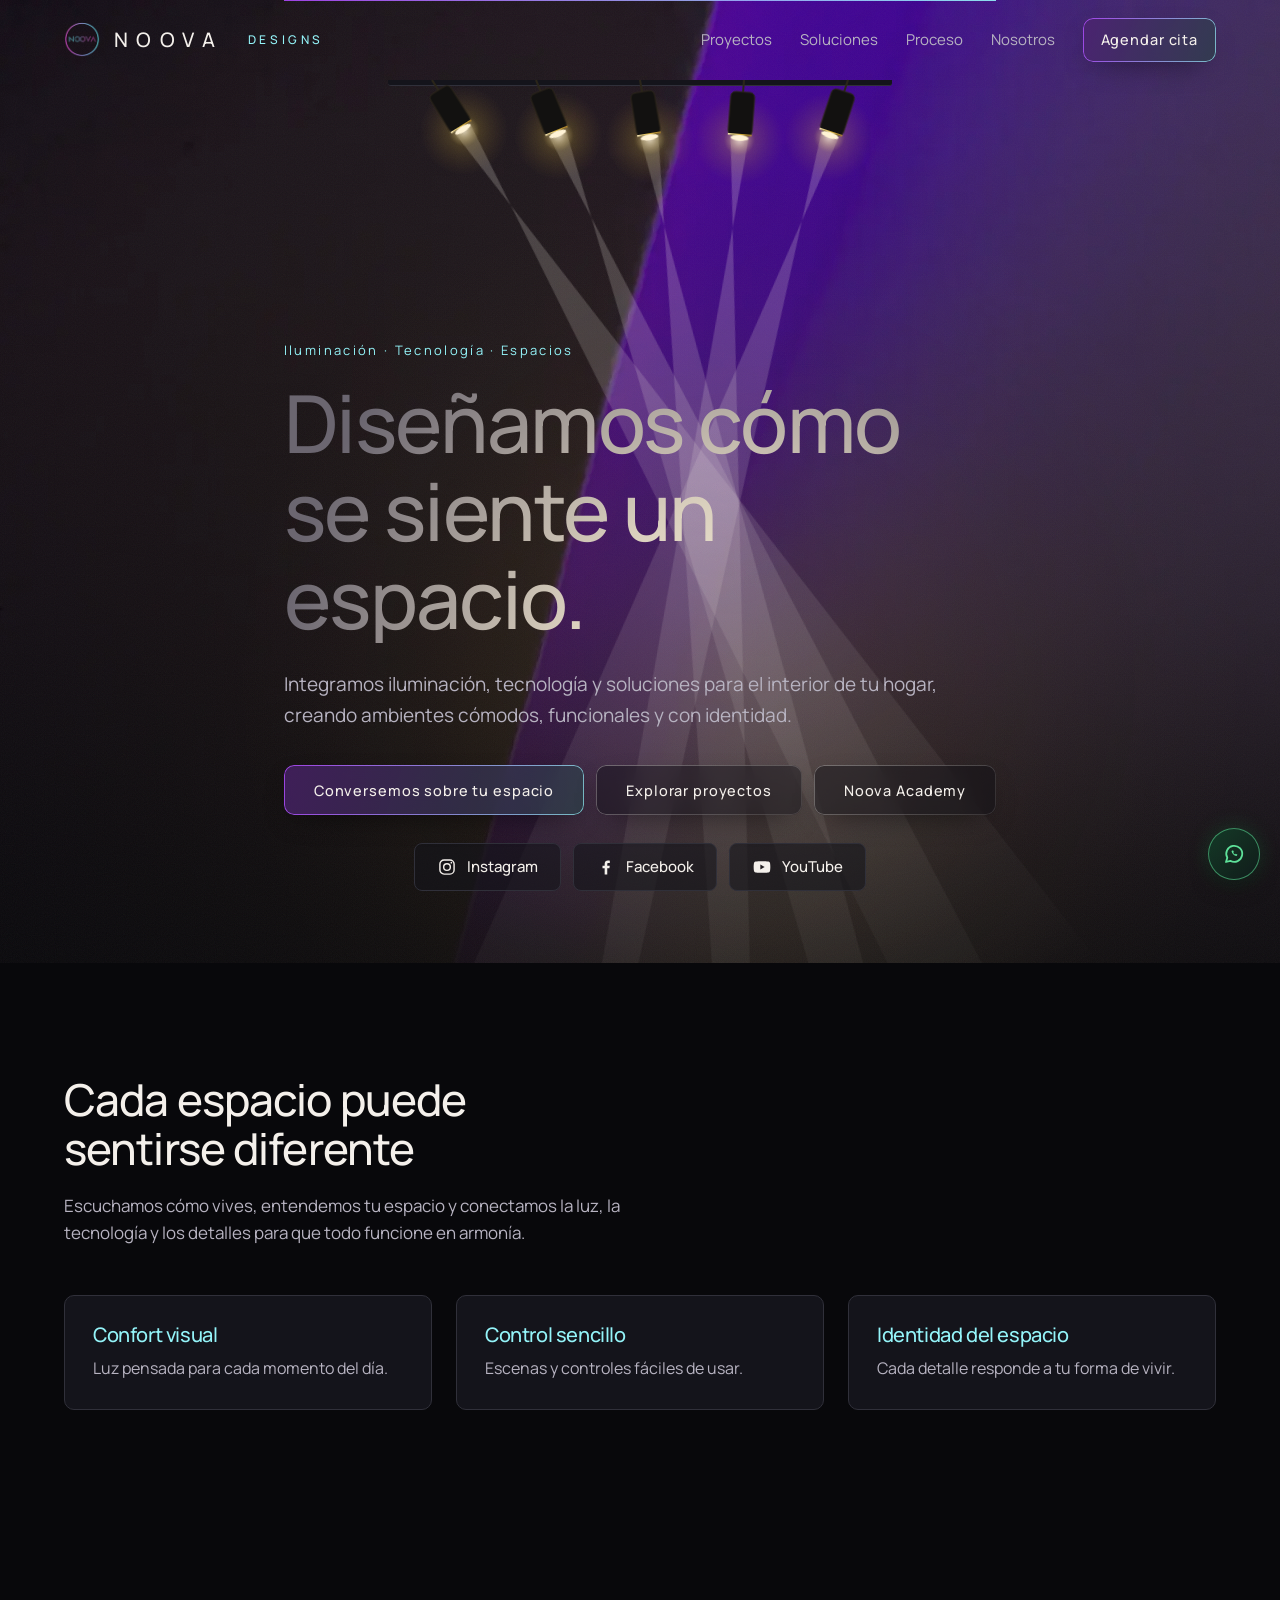
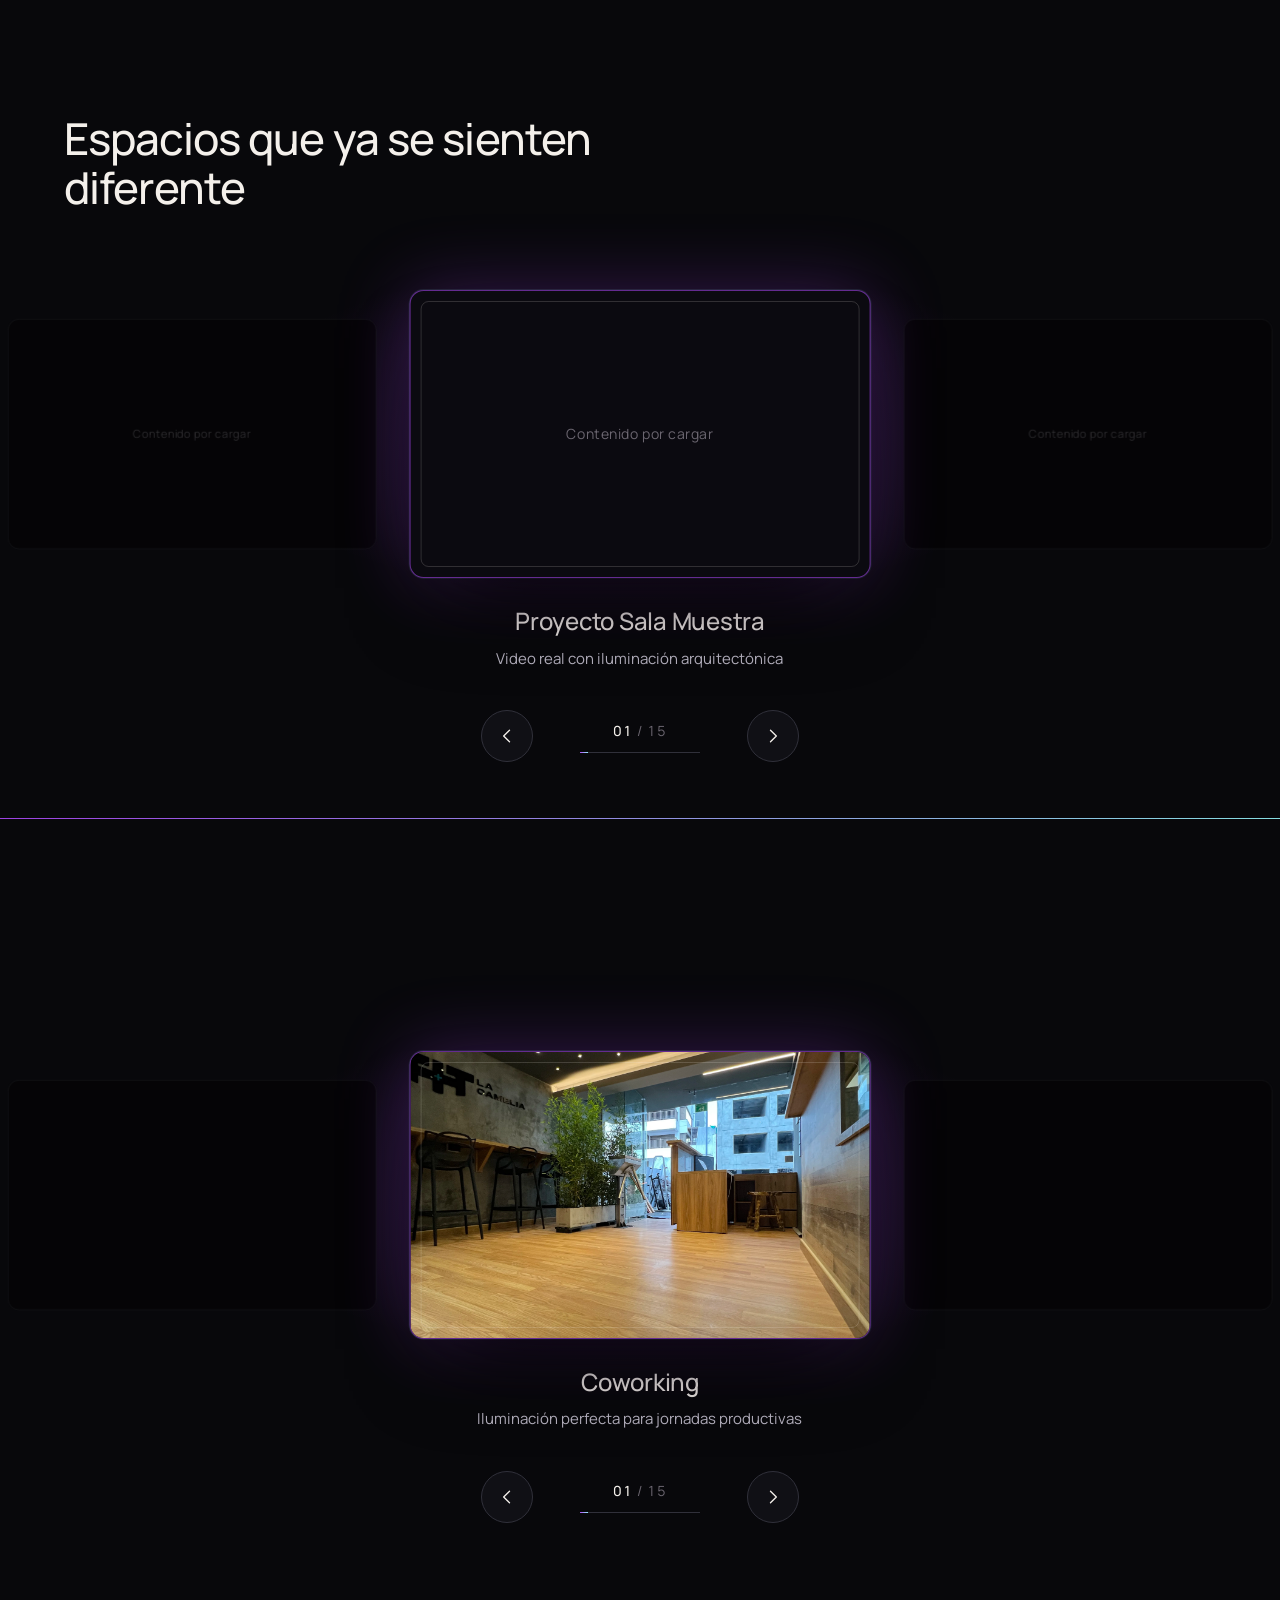
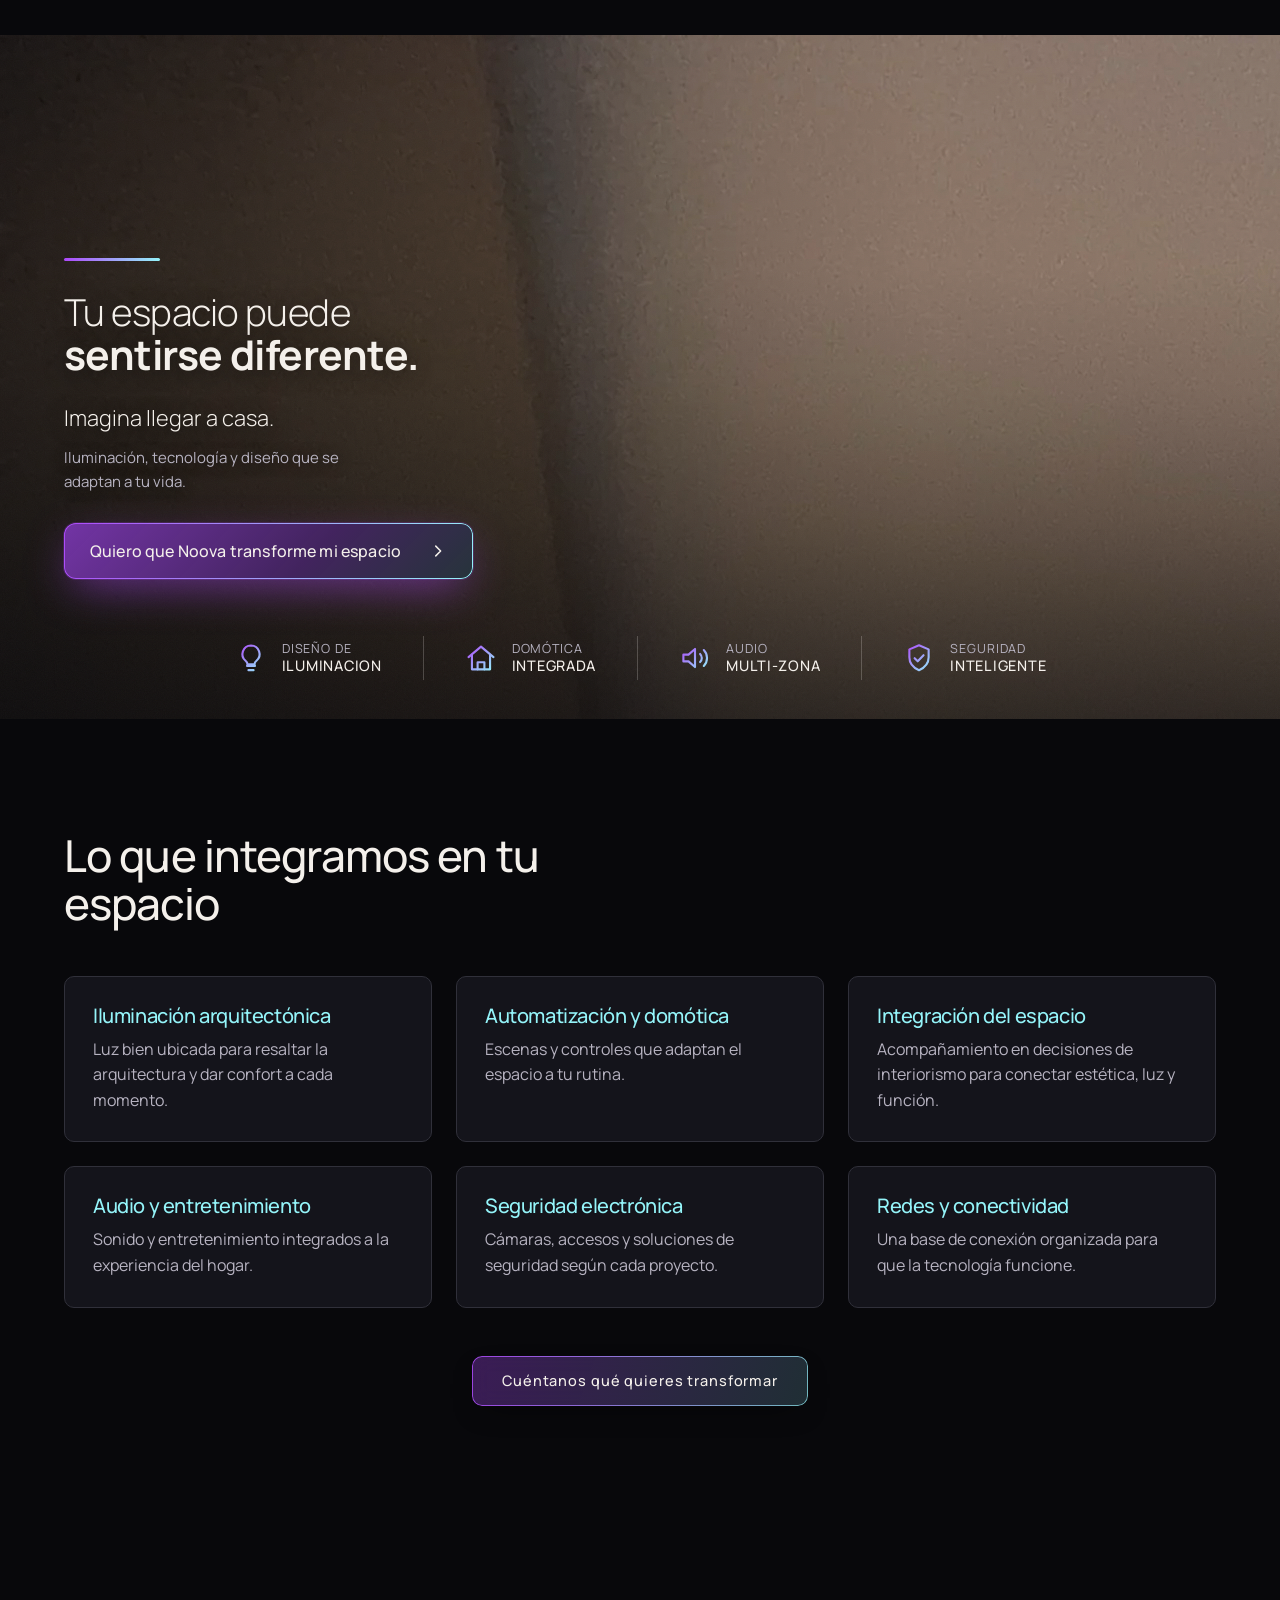
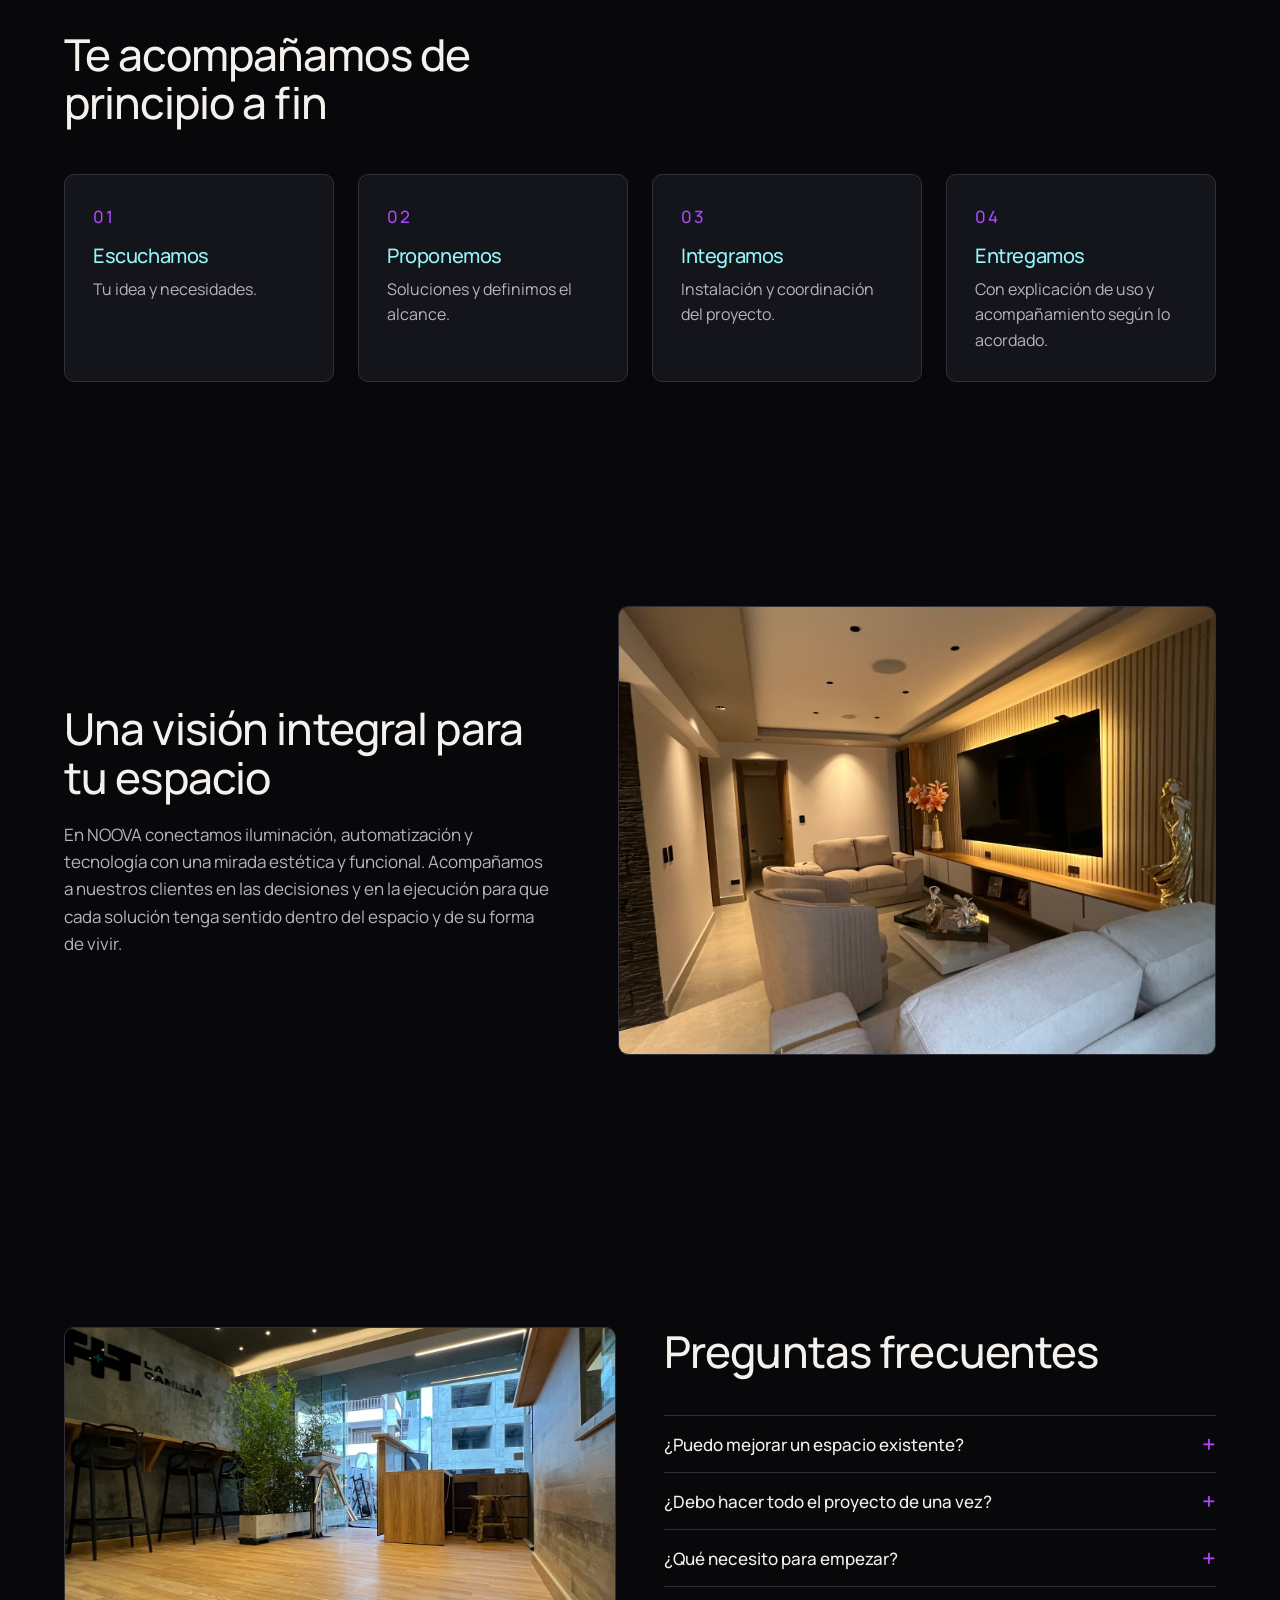
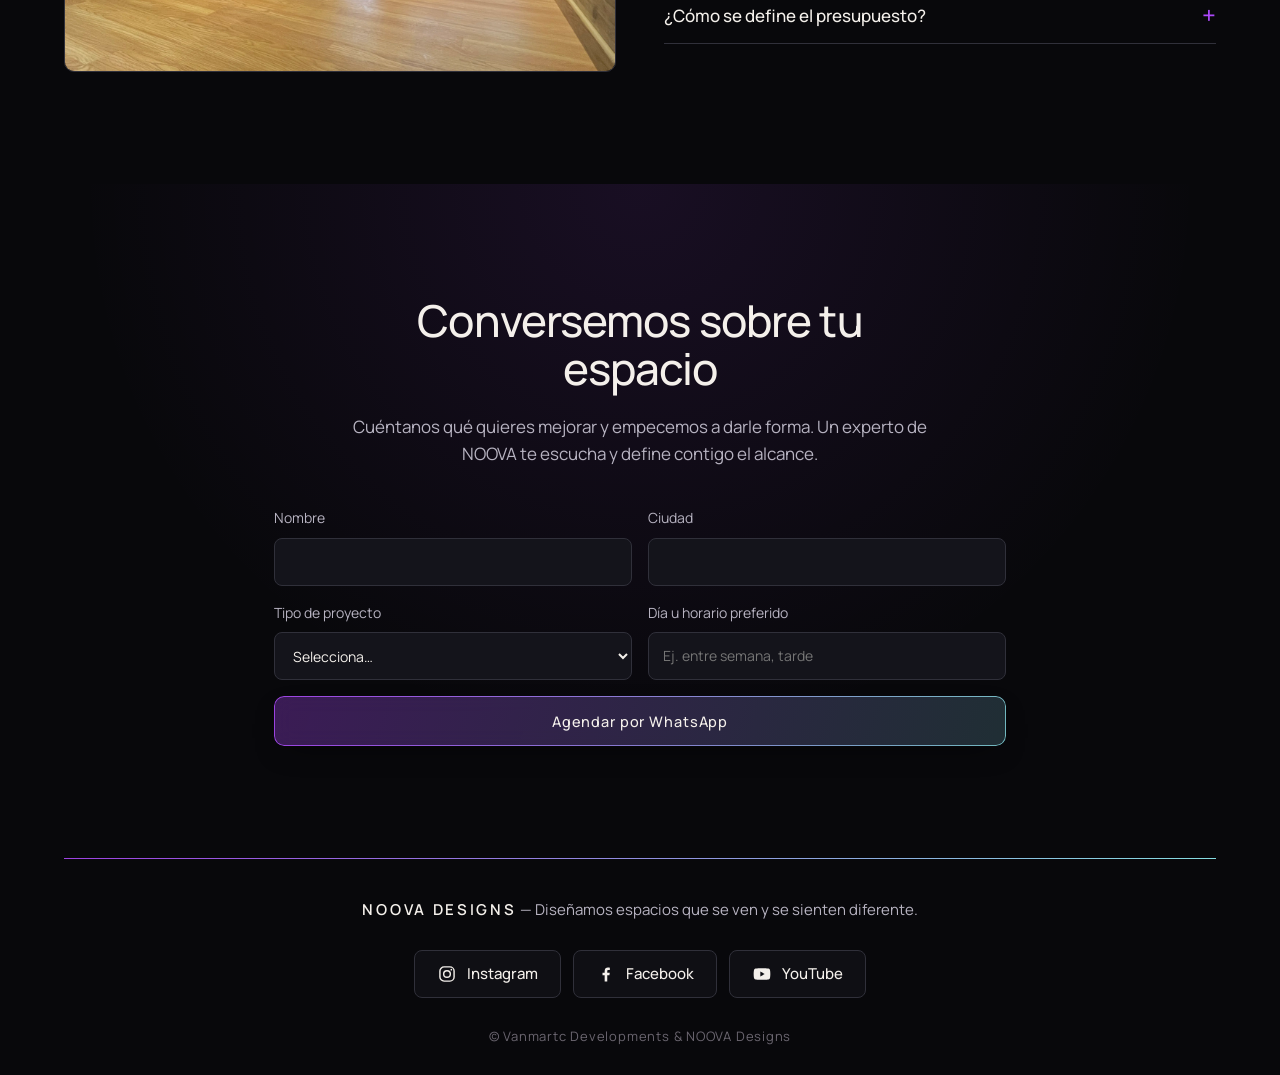
==== commit 325fd0ea: "favicon" ====
--- a/index.html
+++ b/index.html
@@ -7,9 +7,13 @@
     <title>NOOVA | Iluminación y automatización de espacios</title>
     <meta name="description" content="Integramos iluminación, domótica y tecnología para crear espacios cómodos, funcionales y con identidad. Conoce nuestros proyectos y conversemos">
     <meta name="theme-color" content="#08080B">
-    <link rel="manifest" href="manifest.webmanifest">
-    <link rel="icon" href="assets/img/noova-logo.png">
-    <link rel="apple-touch-icon" href="assets/img/noova-logo.png">
+    <link rel="icon" href="favicon.ico" sizes="any">
+    <link rel="icon" type="image/png" sizes="96x96" href="favicon-96x96.png">
+    <link rel="icon" type="image/png" sizes="32x32" href="favicon-32x32.png">
+    <link rel="icon" type="image/png" sizes="16x16" href="favicon-16x16.png">
+    <link rel="apple-touch-icon" sizes="180x180" href="apple-touch-icon.png">
+    <link rel="manifest" href="site.webmanifest">
+    <meta name="theme-color" content="#ffffff">
     <meta property="og:title" content="NOOVA | Iluminación y automatización de espacios">
     <meta property="og:description" content="Diseñamos cómo se siente un espacio.">
     <link rel="preconnect" href="https://fonts.googleapis.com">
@@ -43,7 +47,7 @@
     <main>
         <!-- HERO -->
         <section class="hero" id="inicio" aria-labelledby="titular">
-            <video class="bgvideo" muted loop playsinline preload="none" poster="assets/img/proy1.webp" aria-hidden="true" tabindex="-1" data-desktop="assets/video/luxury_loop.mp4" data-mobile="assets/video/luxury_loop.mp4"></video>
+            <video class="bgvideo" muted loop playsinline preload="none" poster="assets/img/SalaColor.webp" aria-hidden="true" tabindex="-1" data-desktop="assets/video/luxury_loop.mp4" data-mobile="assets/video/luxury_loop.mp4"></video>
             <div class="shade" aria-hidden="true"></div>
             <div class="glow" aria-hidden="true"></div>
             <svg width="0" height="0" style="position:absolute" aria-hidden="true" focusable="false"><defs>
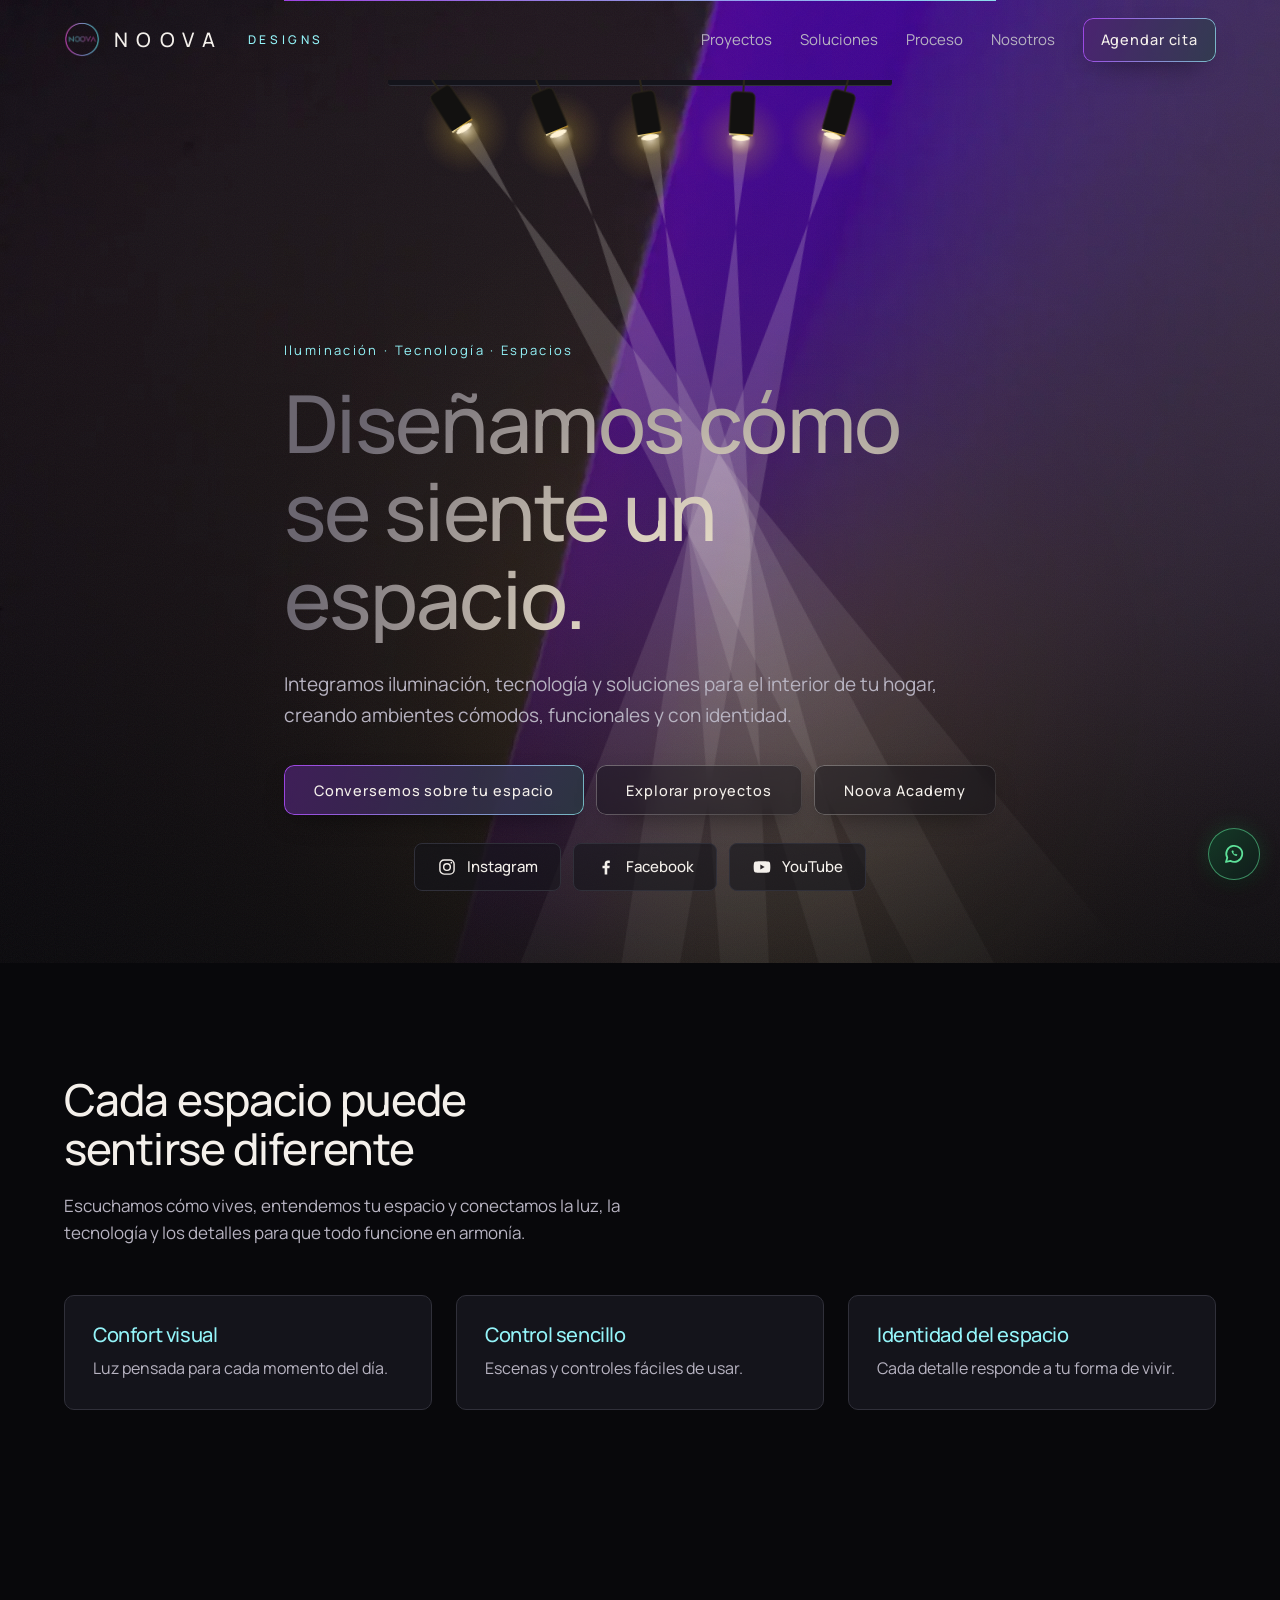
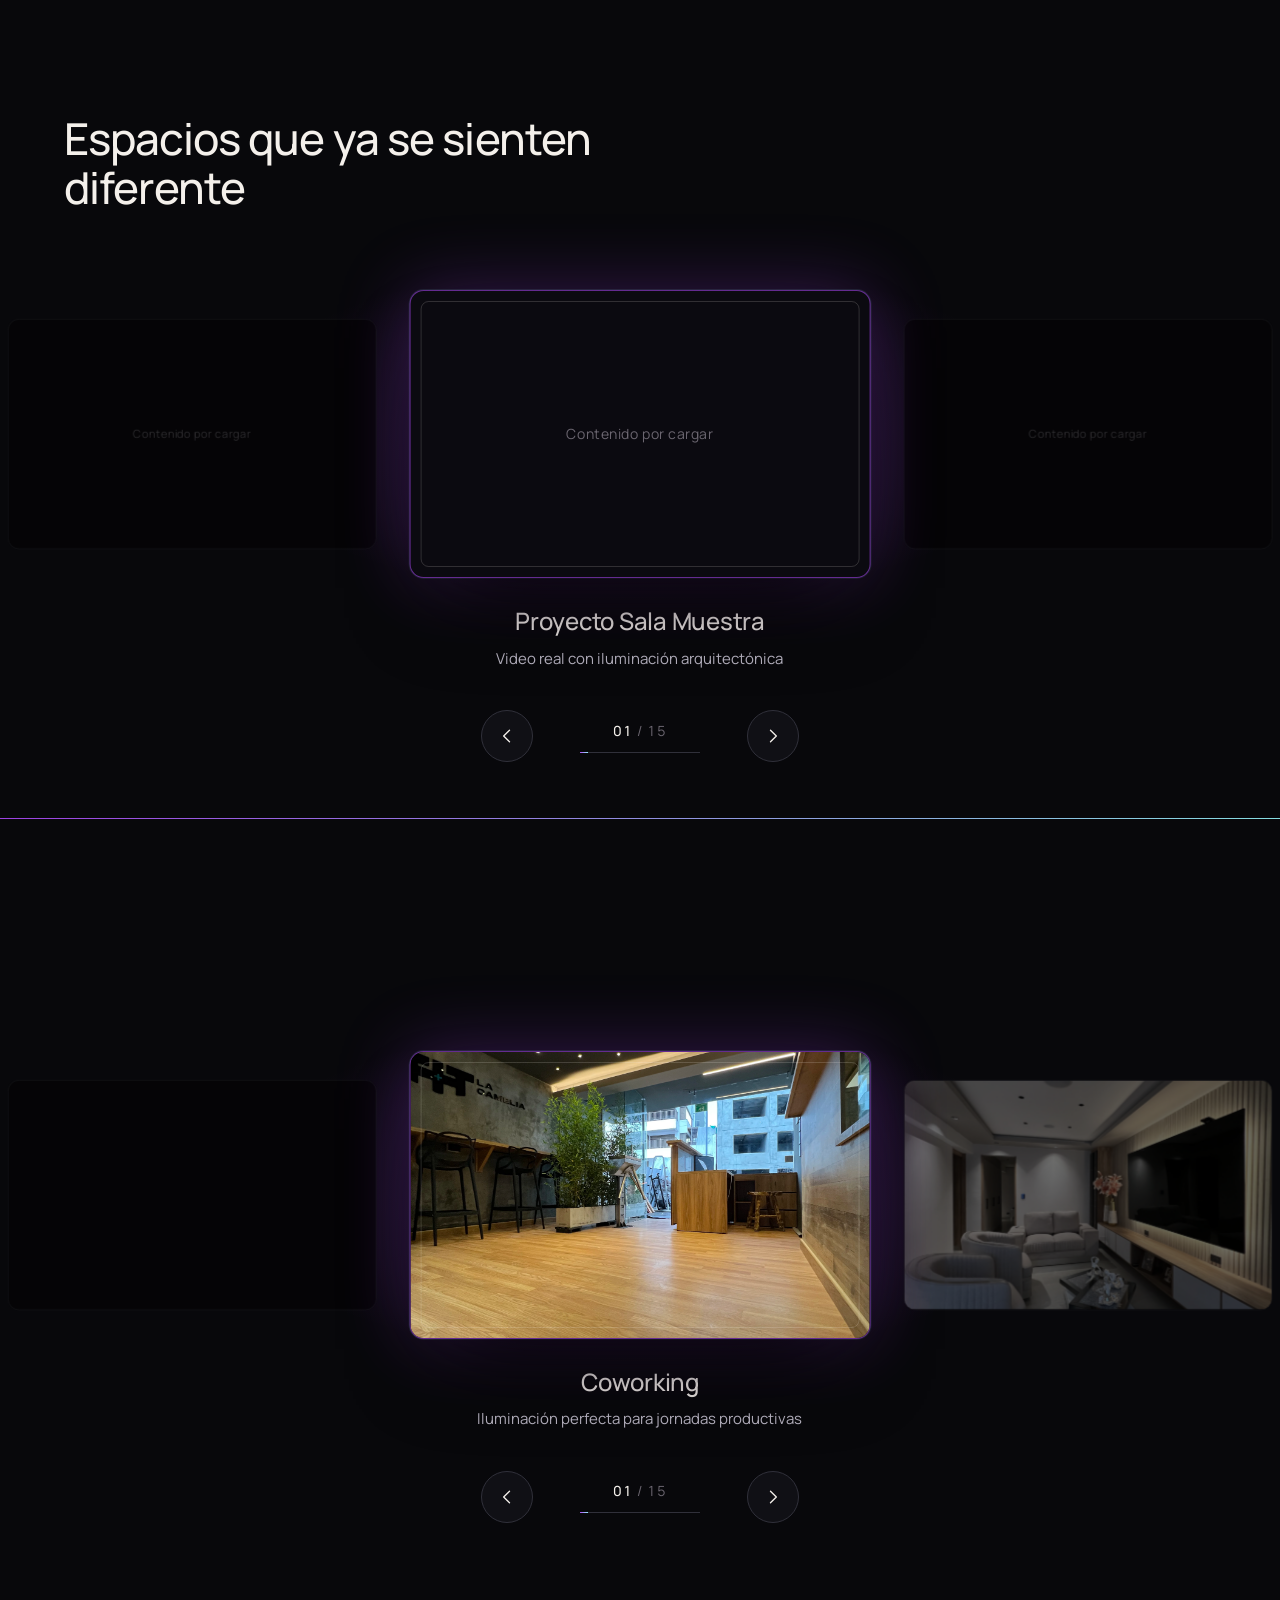
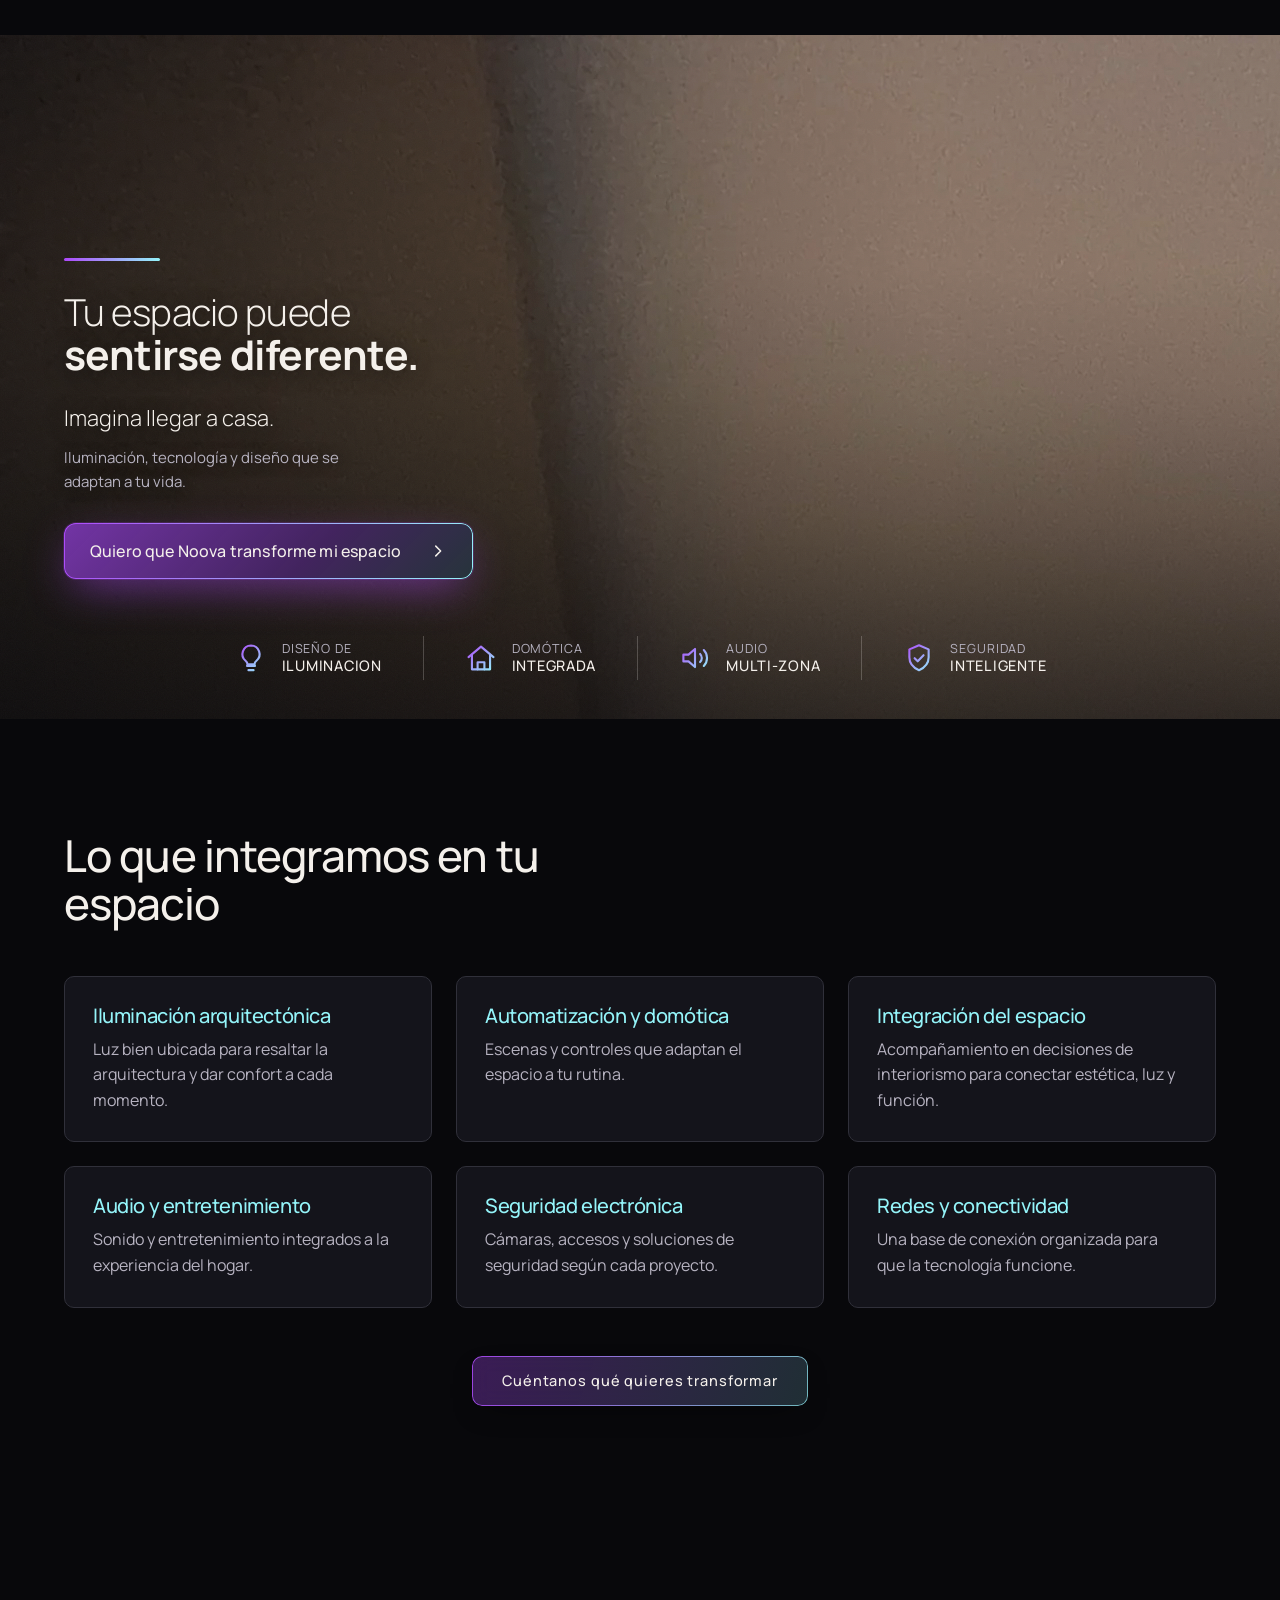
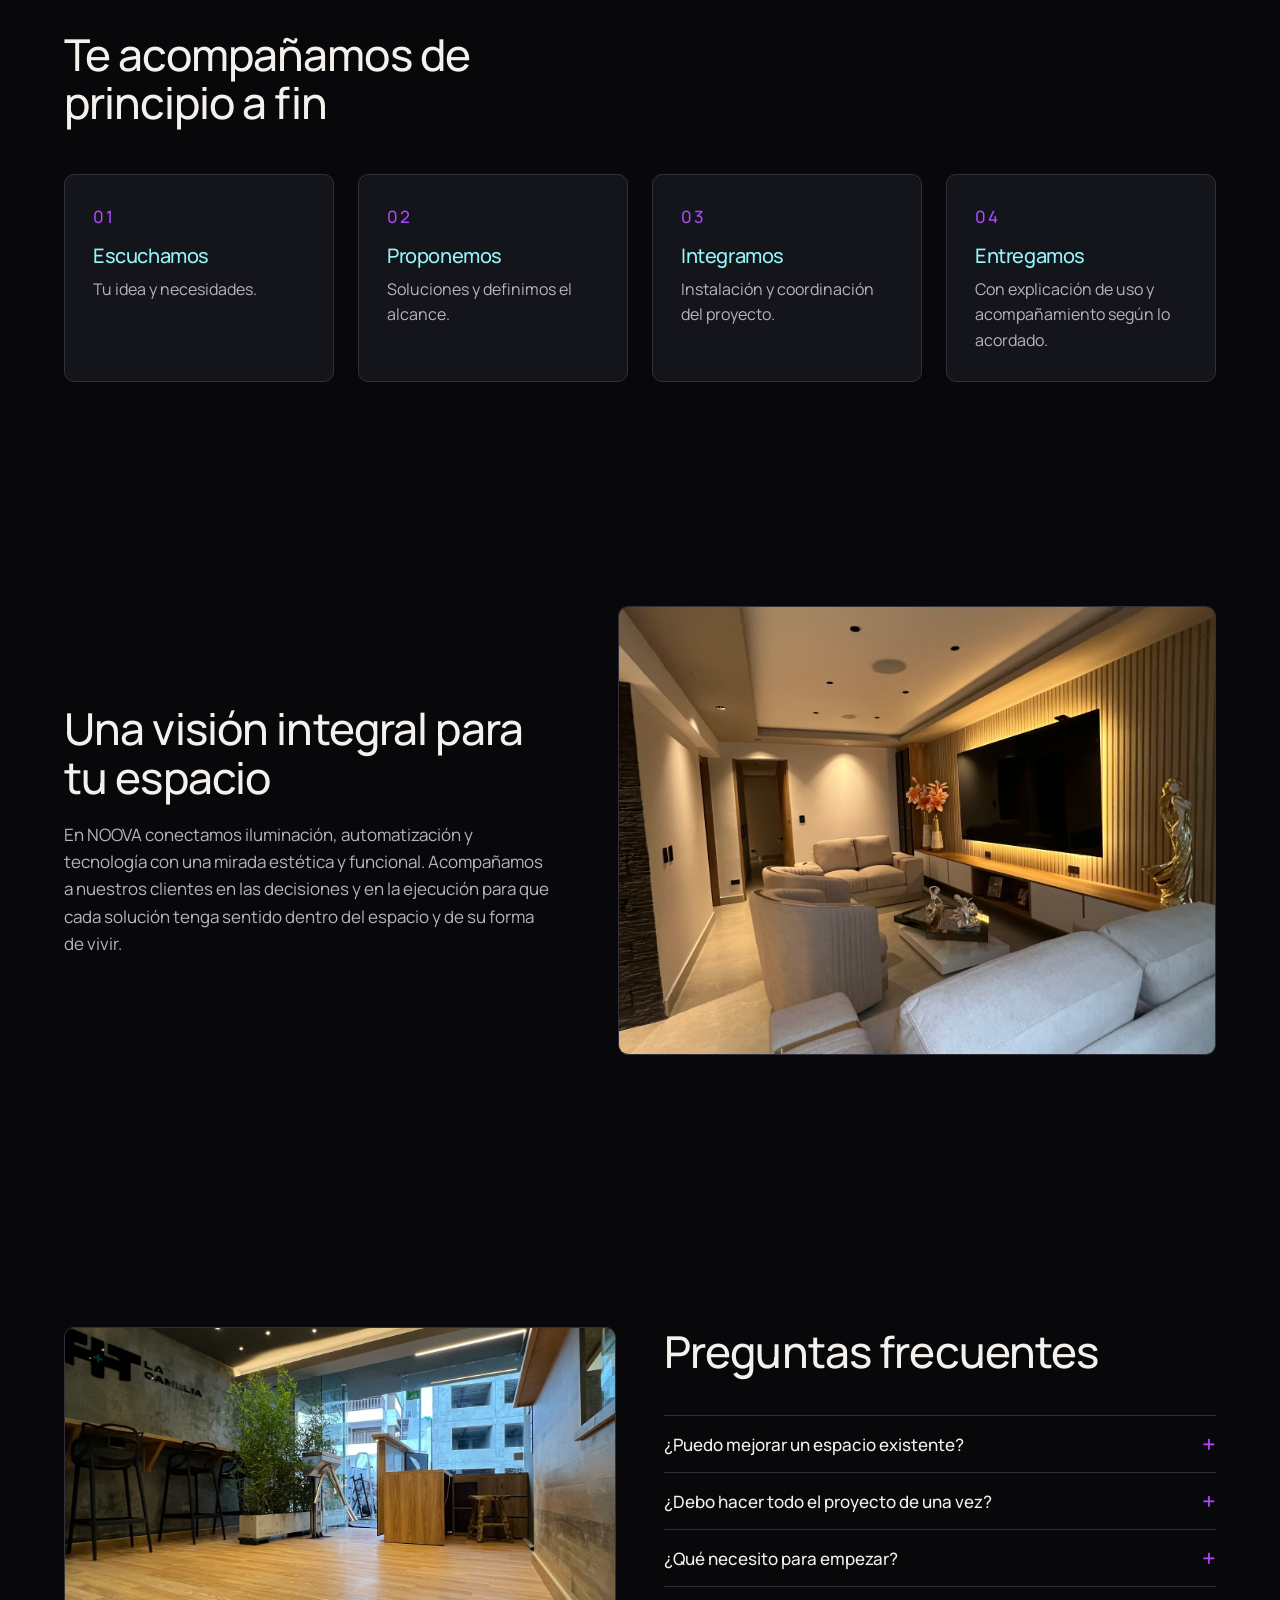
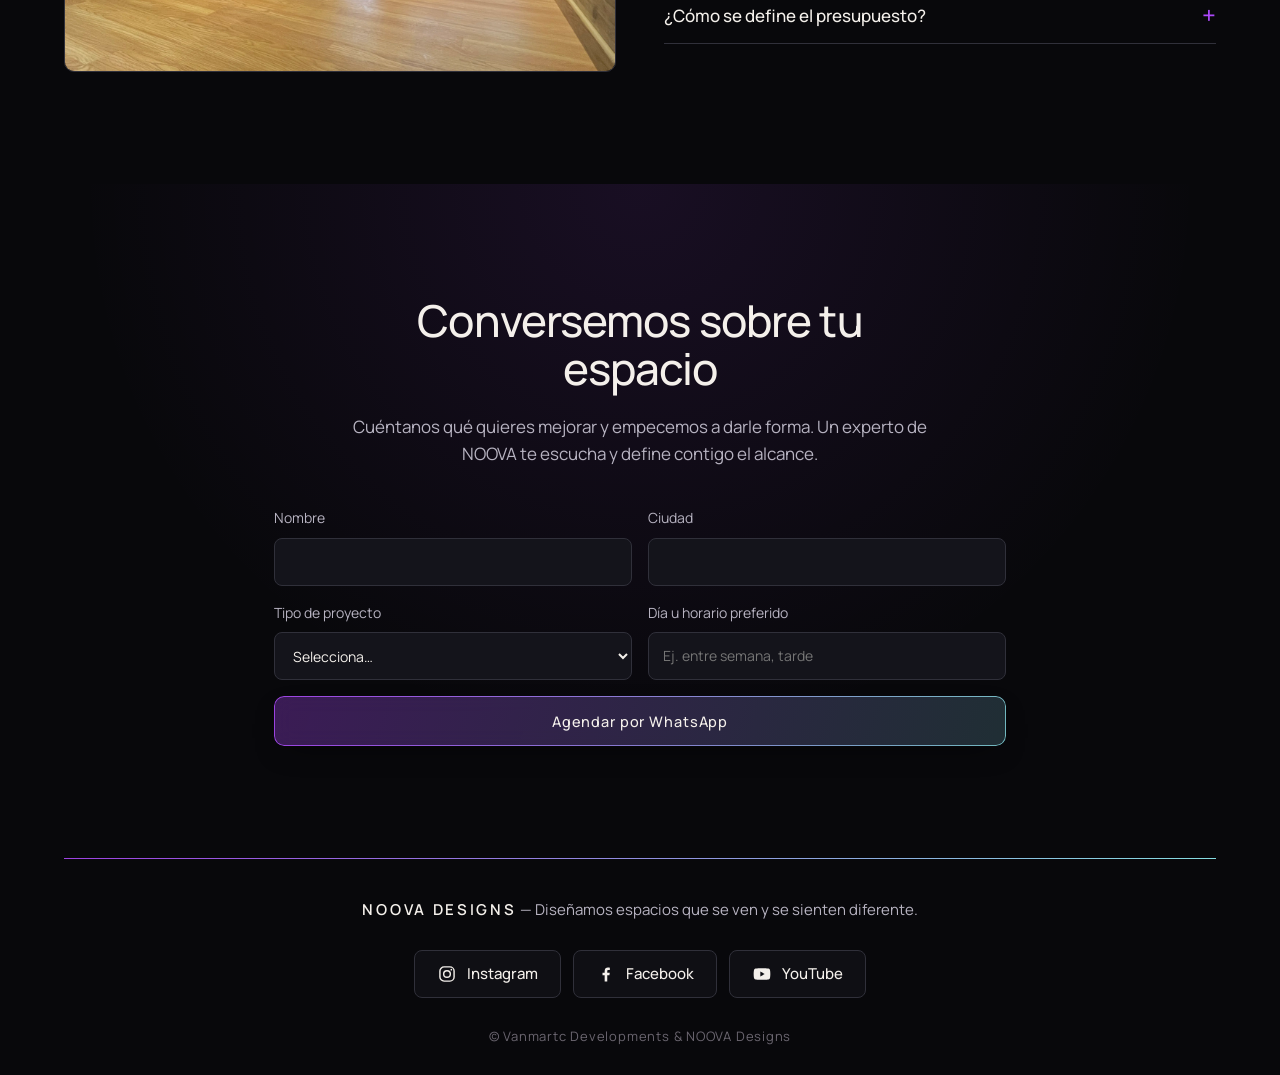
==== commit 43af46f1: "meta data" ====
--- a/index.html
+++ b/index.html
@@ -14,6 +14,17 @@
     <link rel="apple-touch-icon" sizes="180x180" href="apple-touch-icon.png">
     <link rel="manifest" href="site.webmanifest">
     <meta name="theme-color" content="#ffffff">
+    <meta property="og:title" content="NOOVA | Iluminación y automatización de espacios" />
+    <meta property="og:description" content="Integramos iluminación, domótica y tecnología para crear espacios cómodos, funcionales y con identidad. Conoce nuestros proyectos y conversemos" />
+    <meta property="og:image" content="https://noovadesigns.com" />
+    <meta property="og:url" content="https://noovadesigns.com" />
+    <meta property="og:type" content="website" />
+
+    <!-- Opcional: Etiquetas específicas para X (antes Twitter) -->
+    <meta name="twitter:card" content="summary_large_image" />
+    <meta name="twitter:title" content="NOOVA | Iluminación y automatización de espacios" />
+    <meta name="twitter:description" content="Integramos iluminación, domótica y tecnología para crear espacios cómodos, funcionales y con identidad. Conoce nuestros proyectos y conversemos" />
+    <meta name="twitter:image" content="https://noovadesigns.com" />
     <meta property="og:title" content="NOOVA | Iluminación y automatización de espacios">
     <meta property="og:description" content="Diseñamos cómo se siente un espacio.">
     <link rel="preconnect" href="https://fonts.googleapis.com">
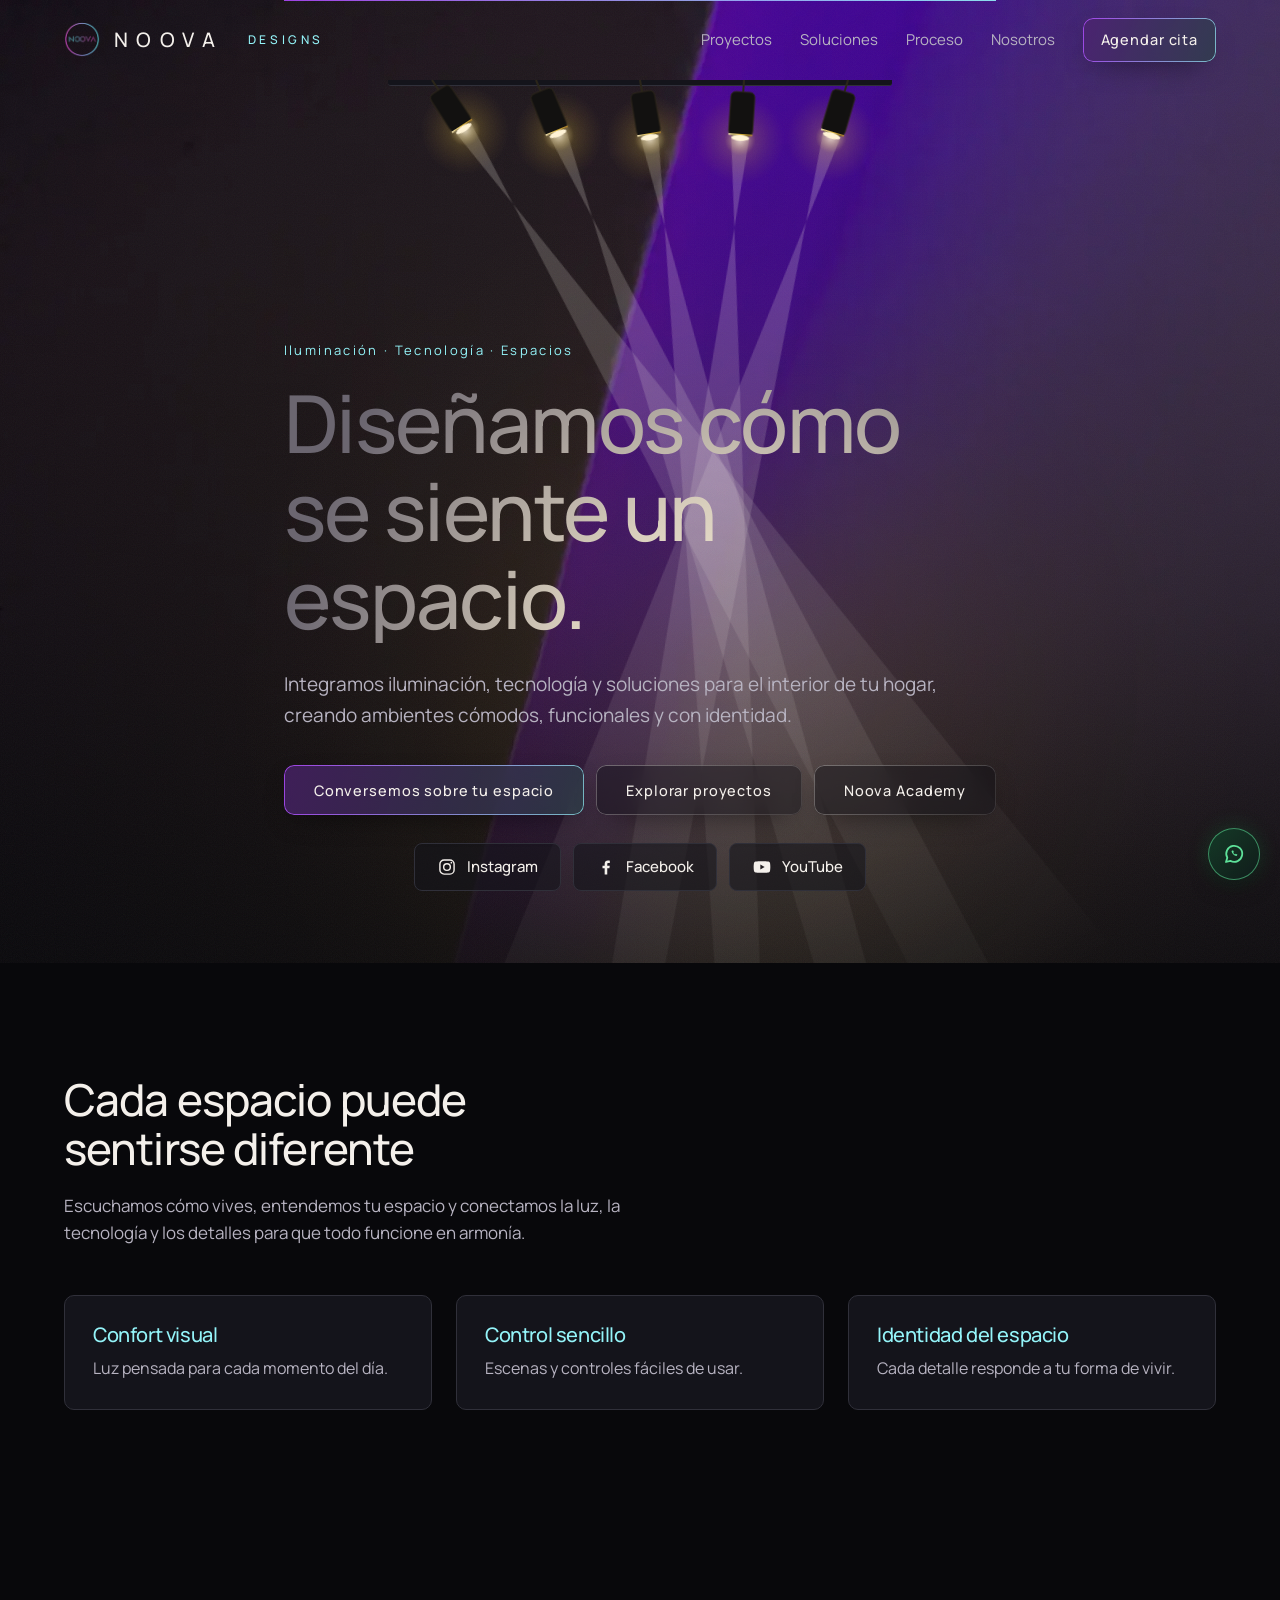
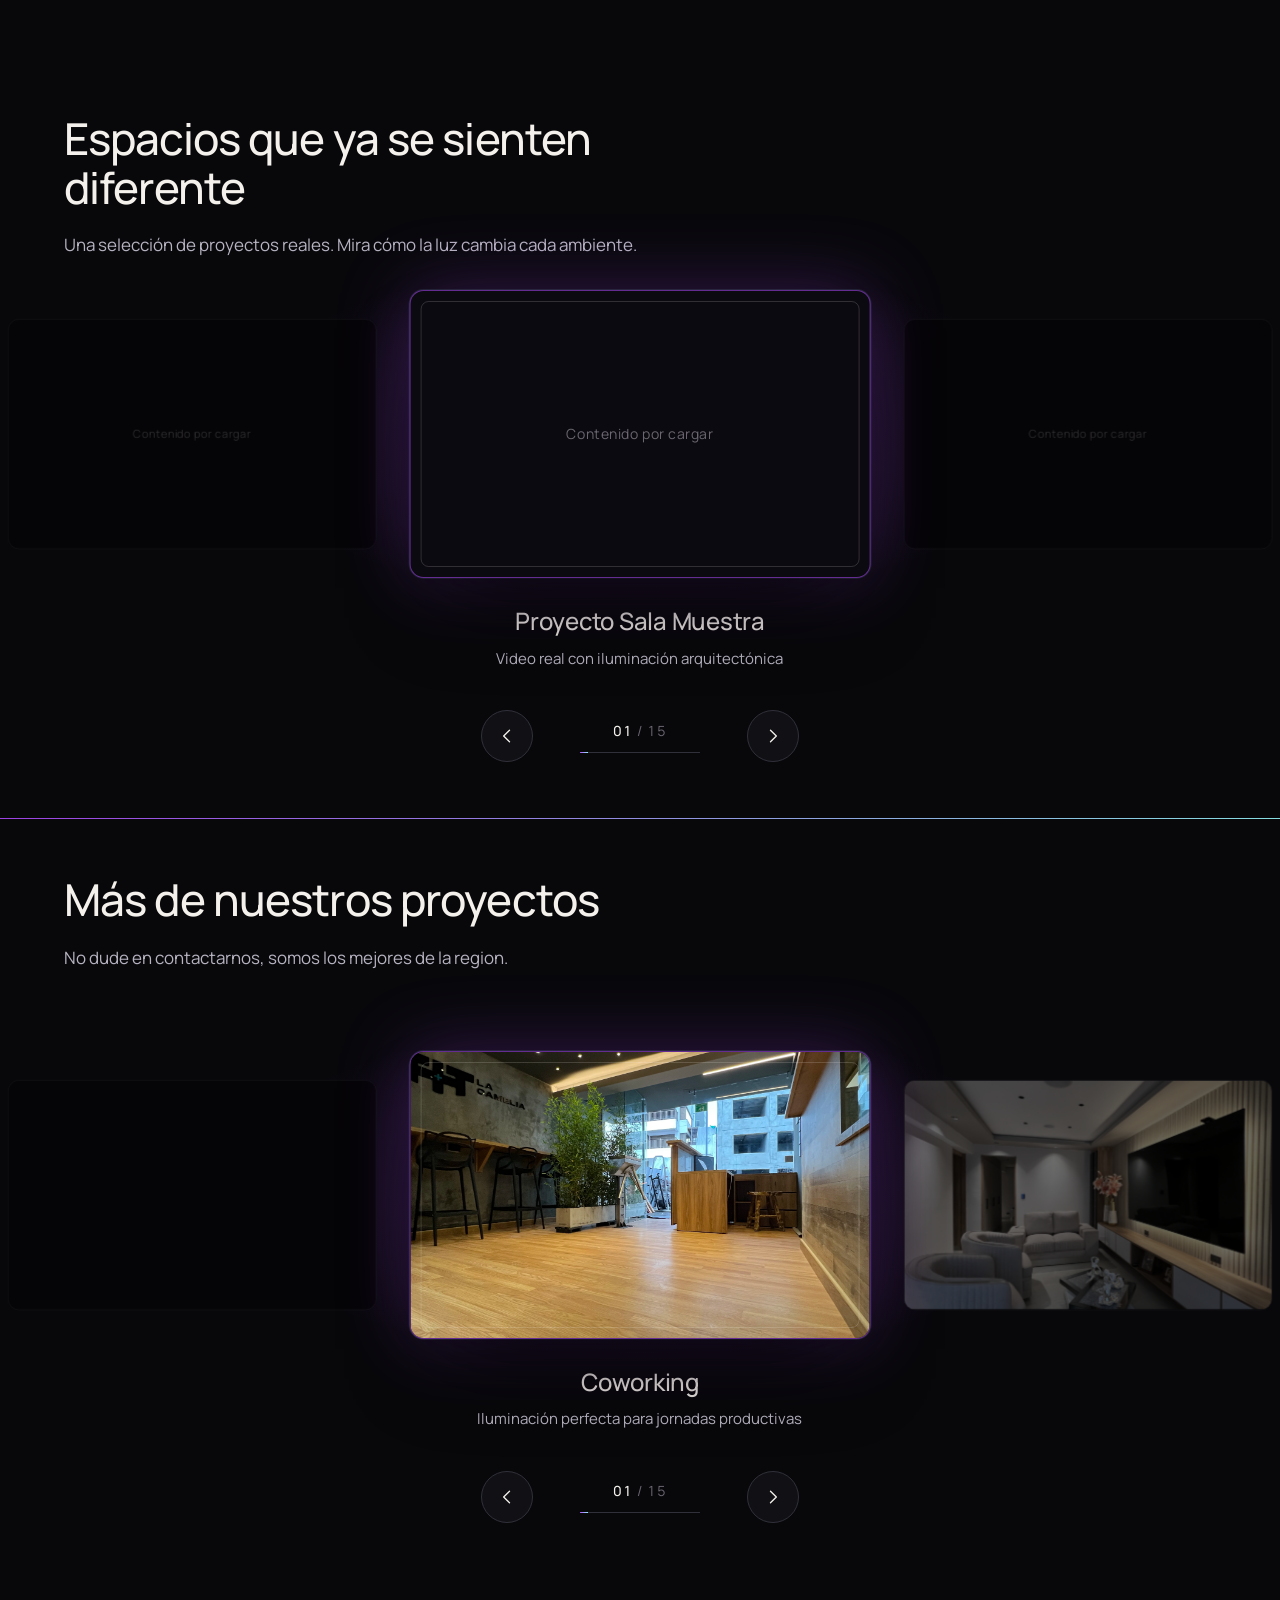
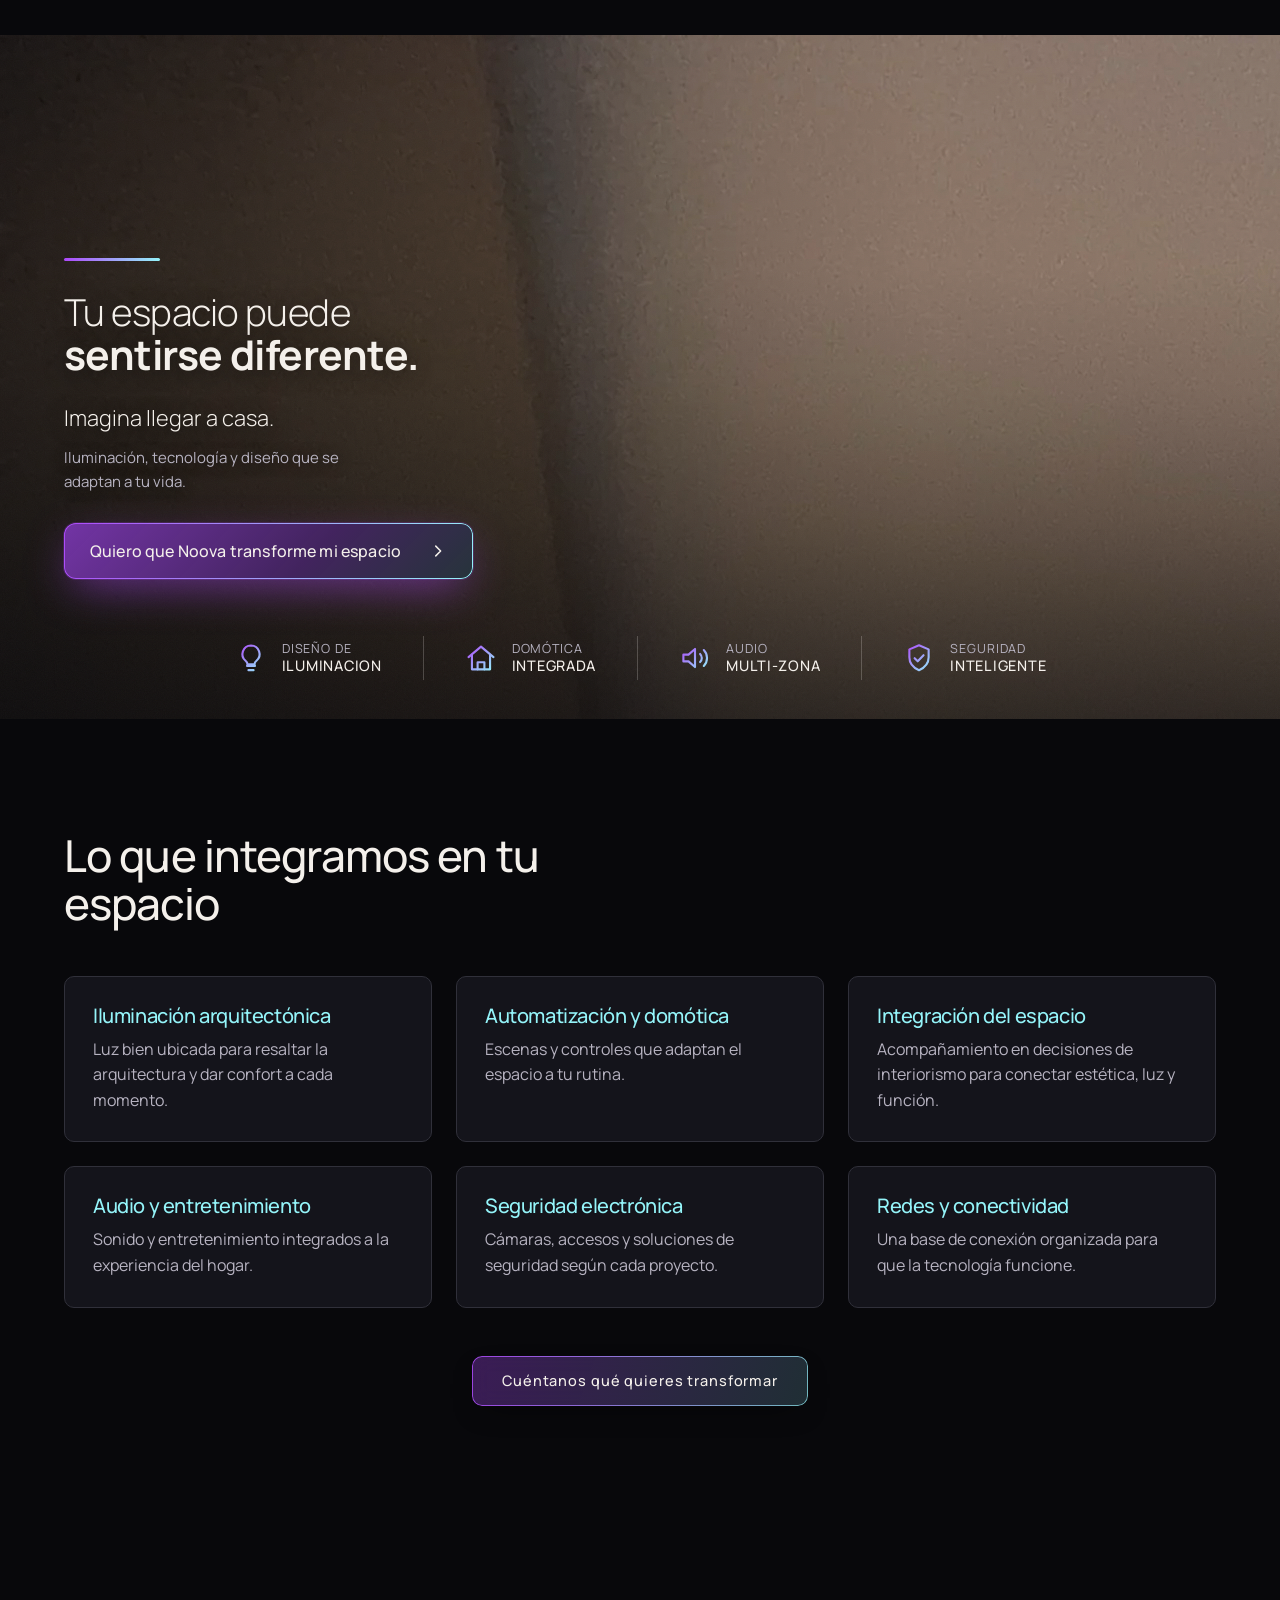
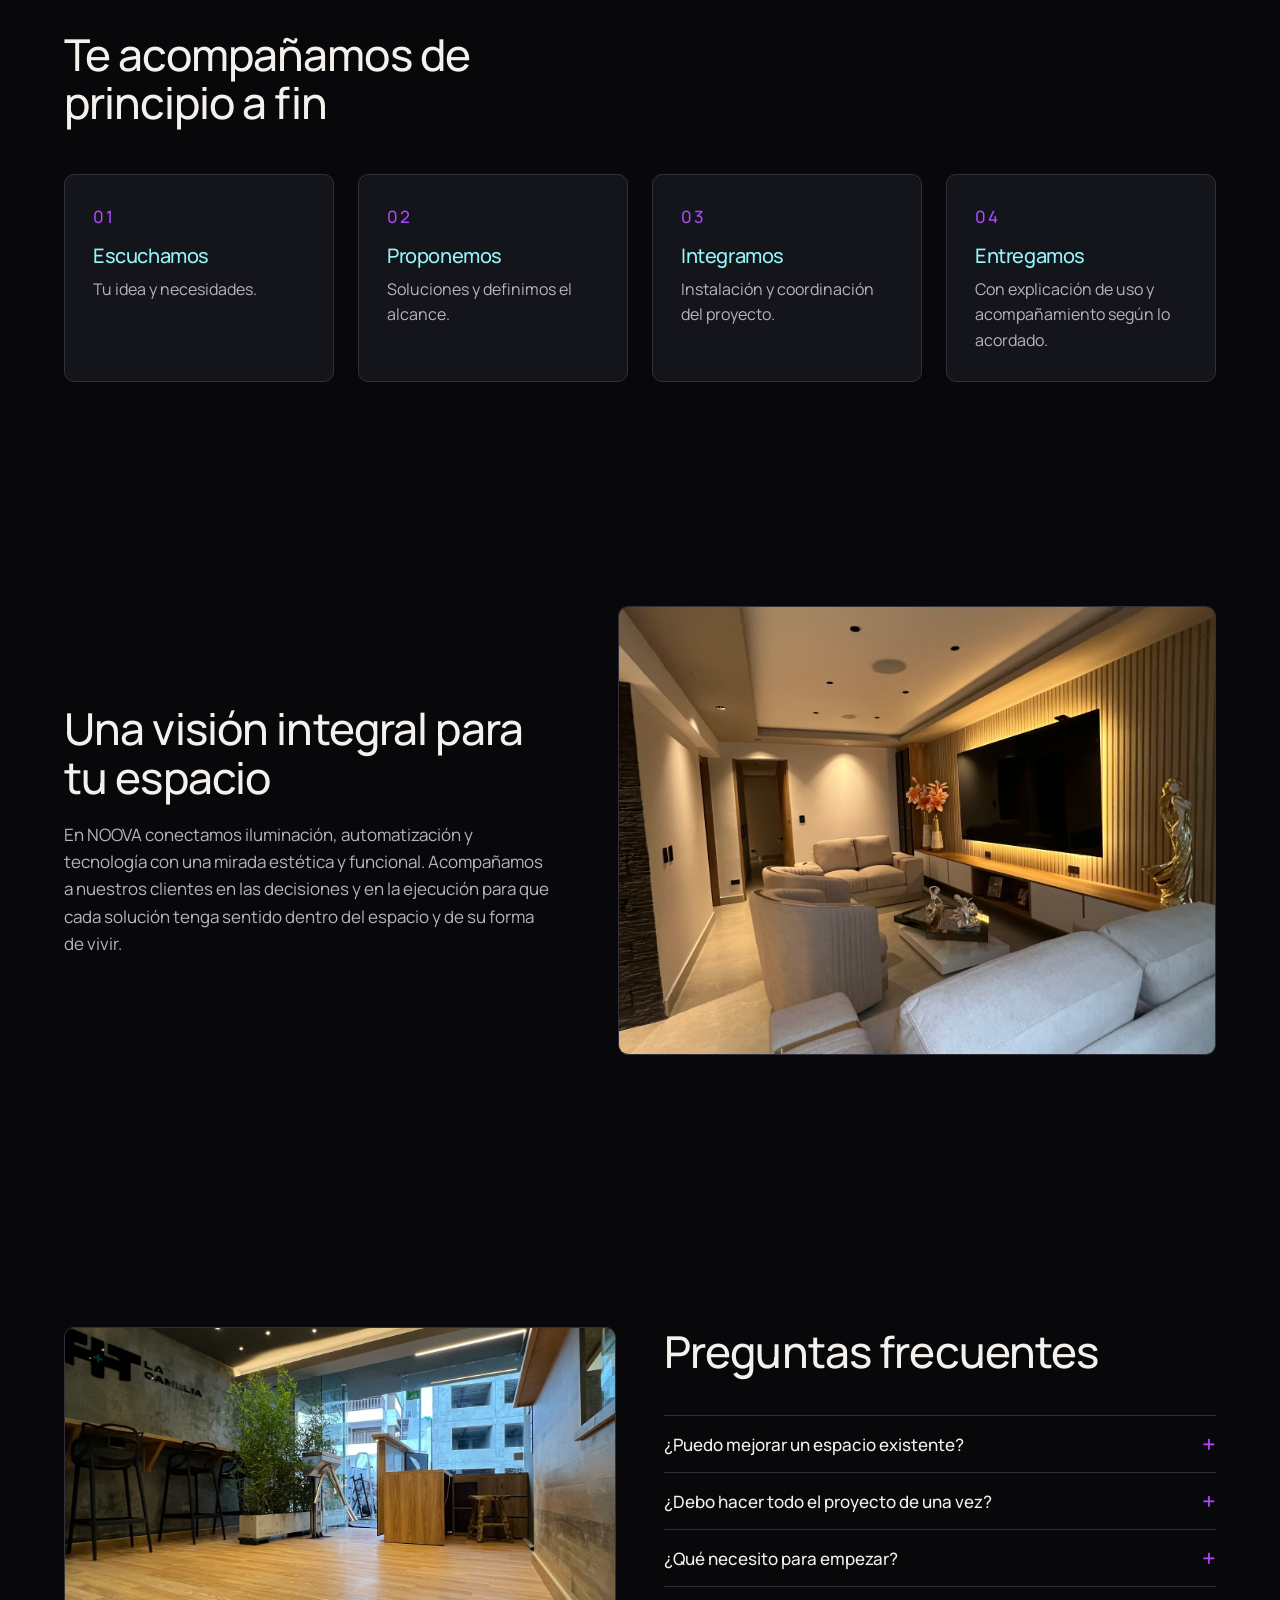
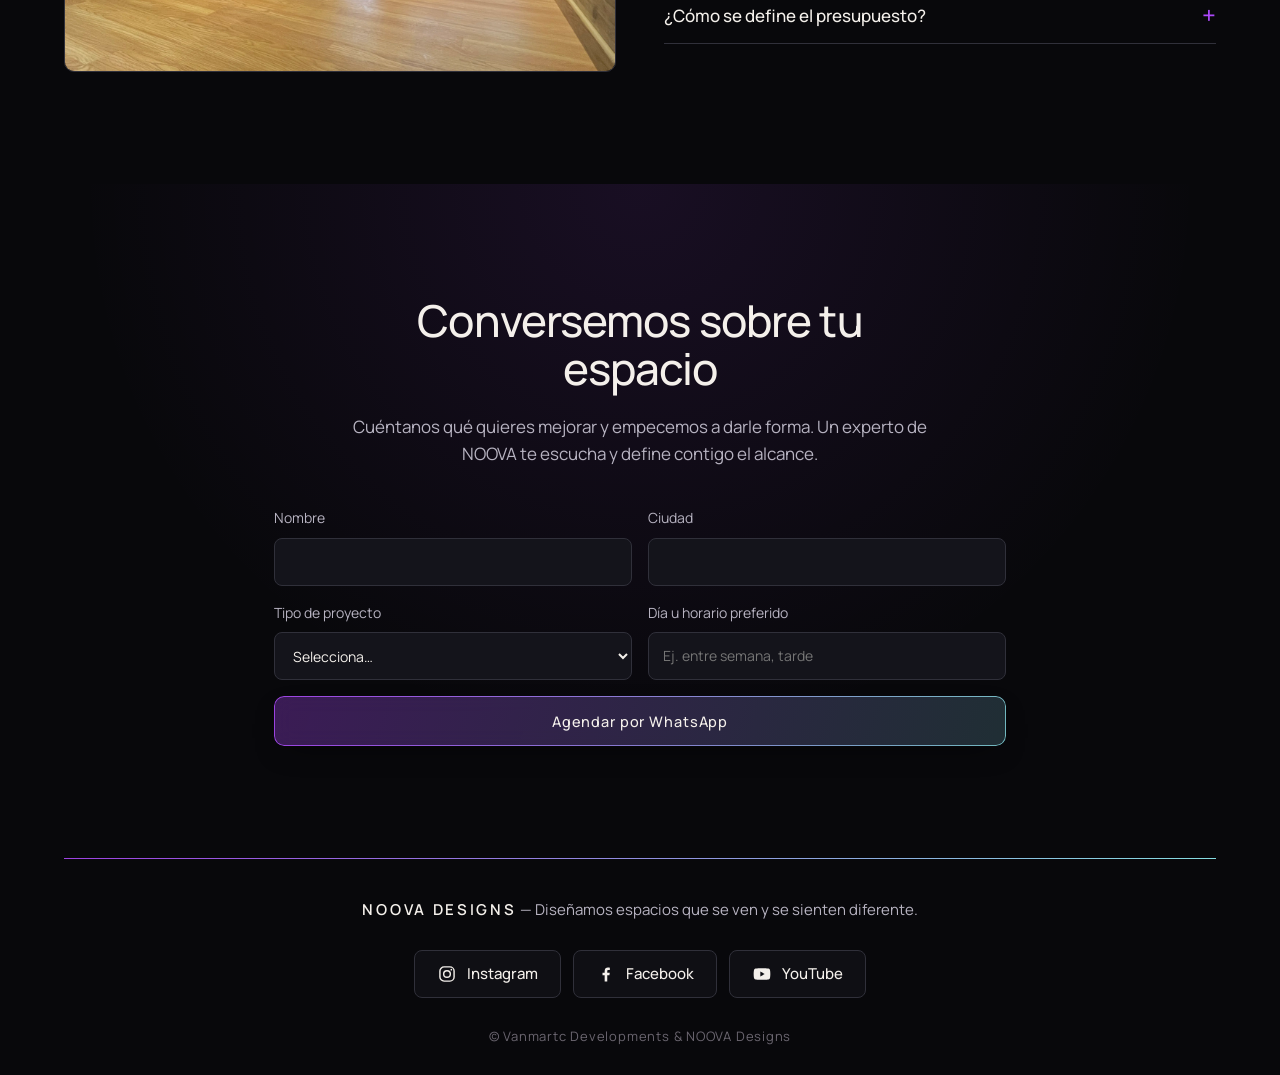
==== commit 2f4ee418: "fb app id" ====
--- a/index.html
+++ b/index.html
@@ -14,6 +14,8 @@
     <link rel="apple-touch-icon" sizes="180x180" href="apple-touch-icon.png">
     <link rel="manifest" href="site.webmanifest">
     <meta name="theme-color" content="#ffffff">
+
+    <meta property="fb:app_id" content="1425477162340888" />
     <meta property="og:title" content="NOOVA | Iluminación y automatización de espacios" />
     <meta property="og:description" content="Integramos iluminación, domótica y tecnología para crear espacios cómodos, funcionales y con identidad. Conoce nuestros proyectos y conversemos" />
     <meta property="og:image" content="https://noovadesigns.com" />
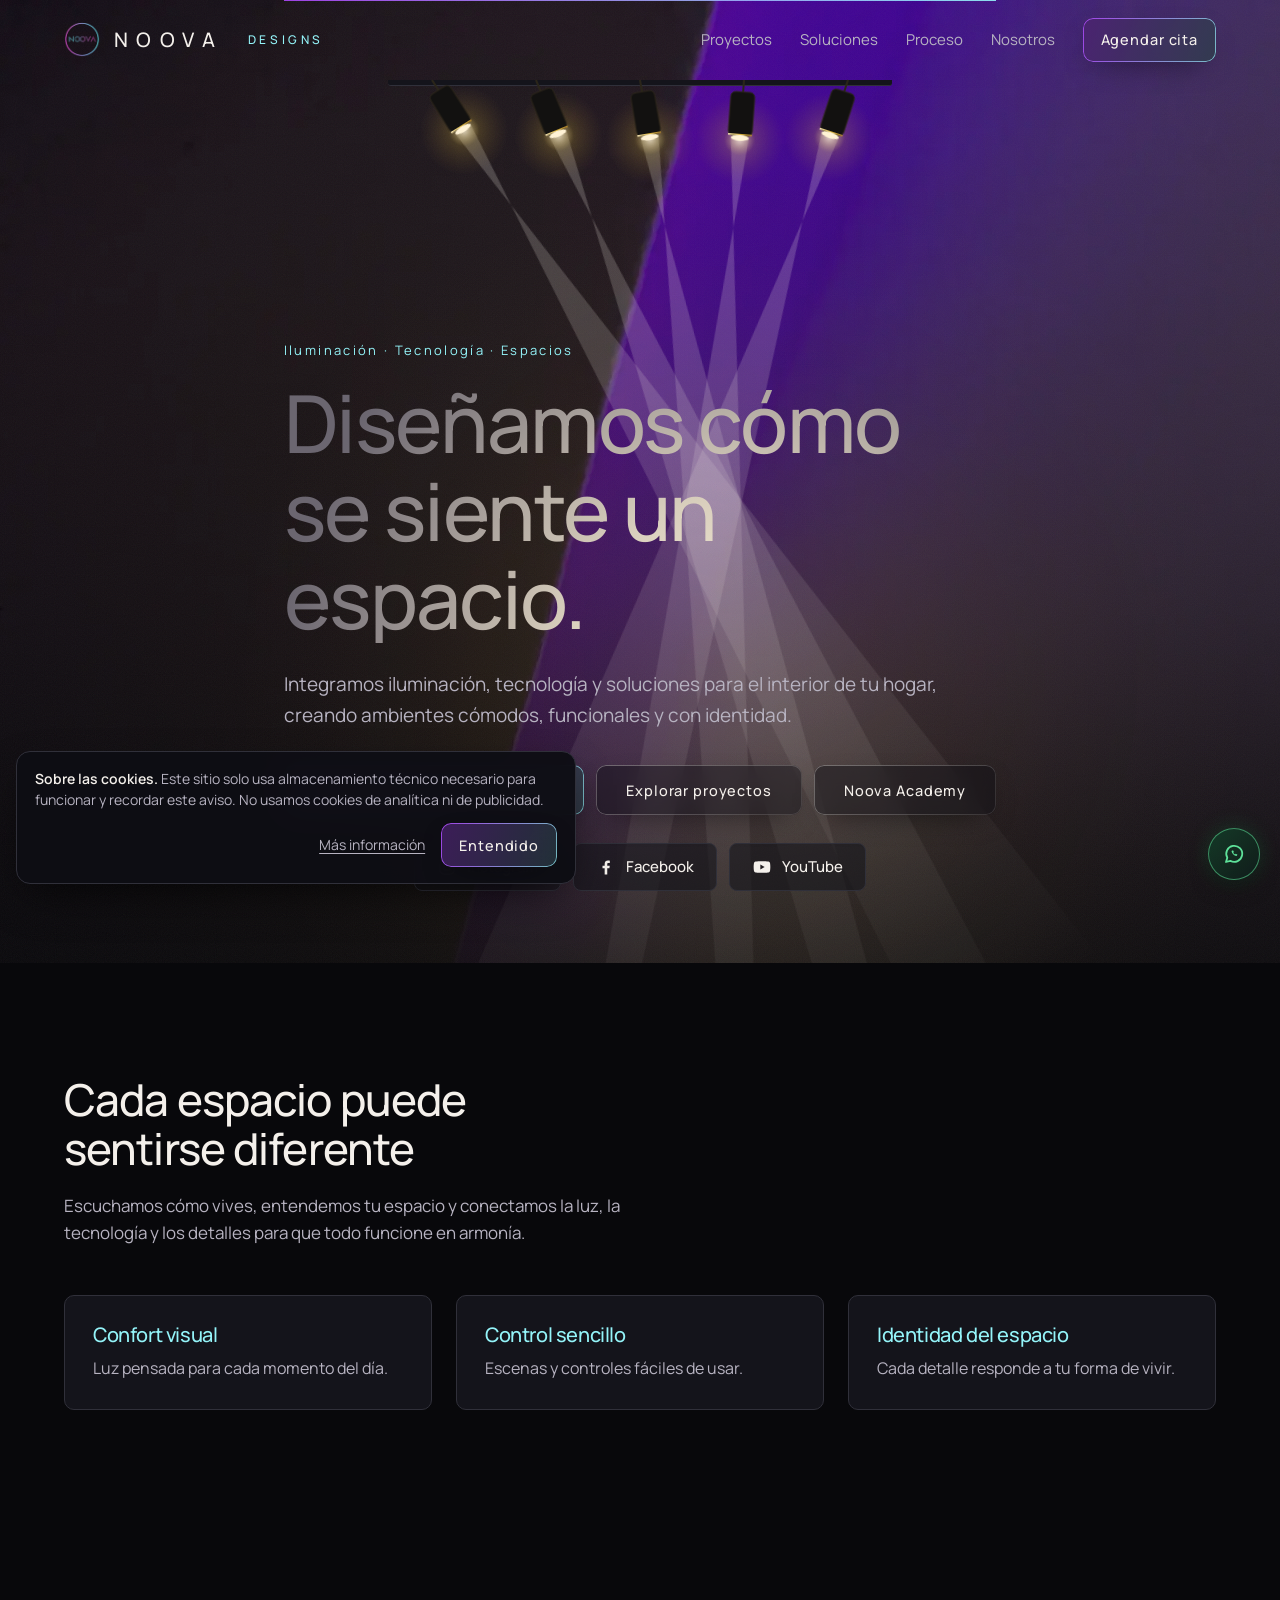
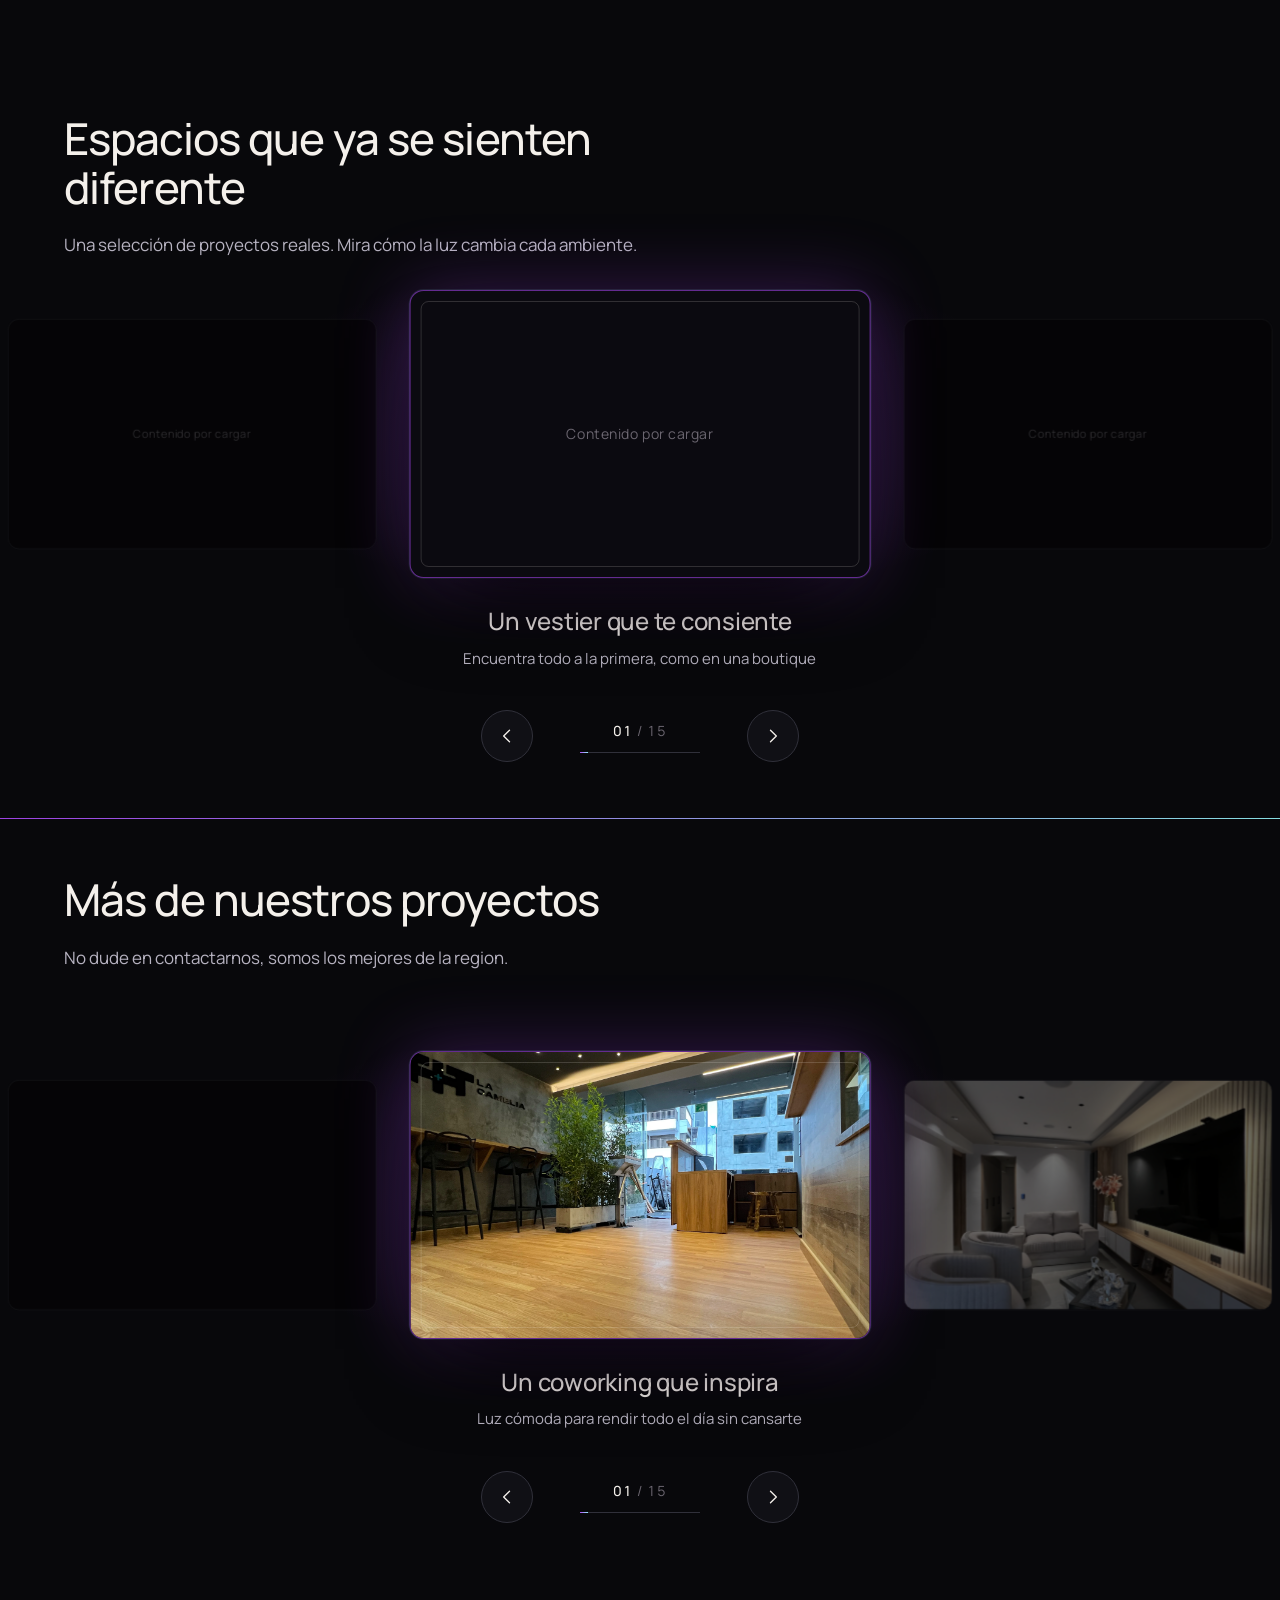
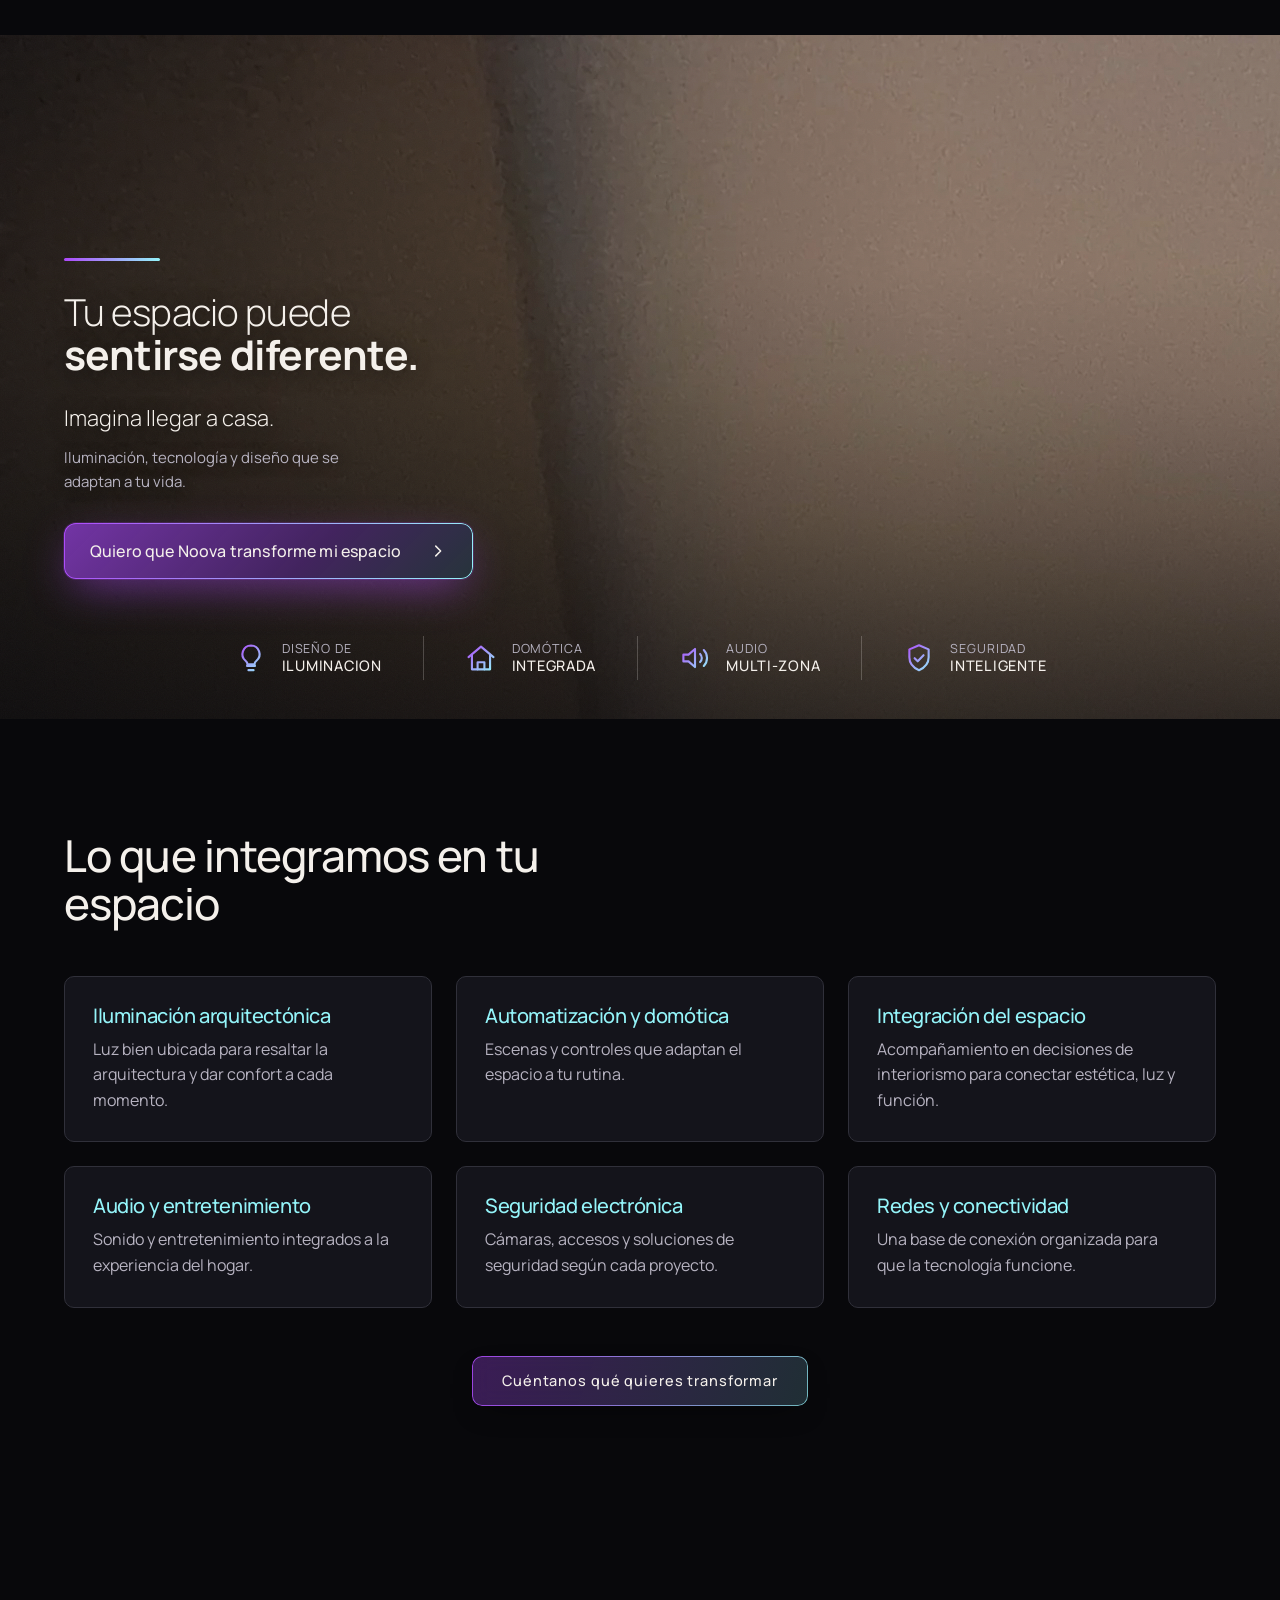
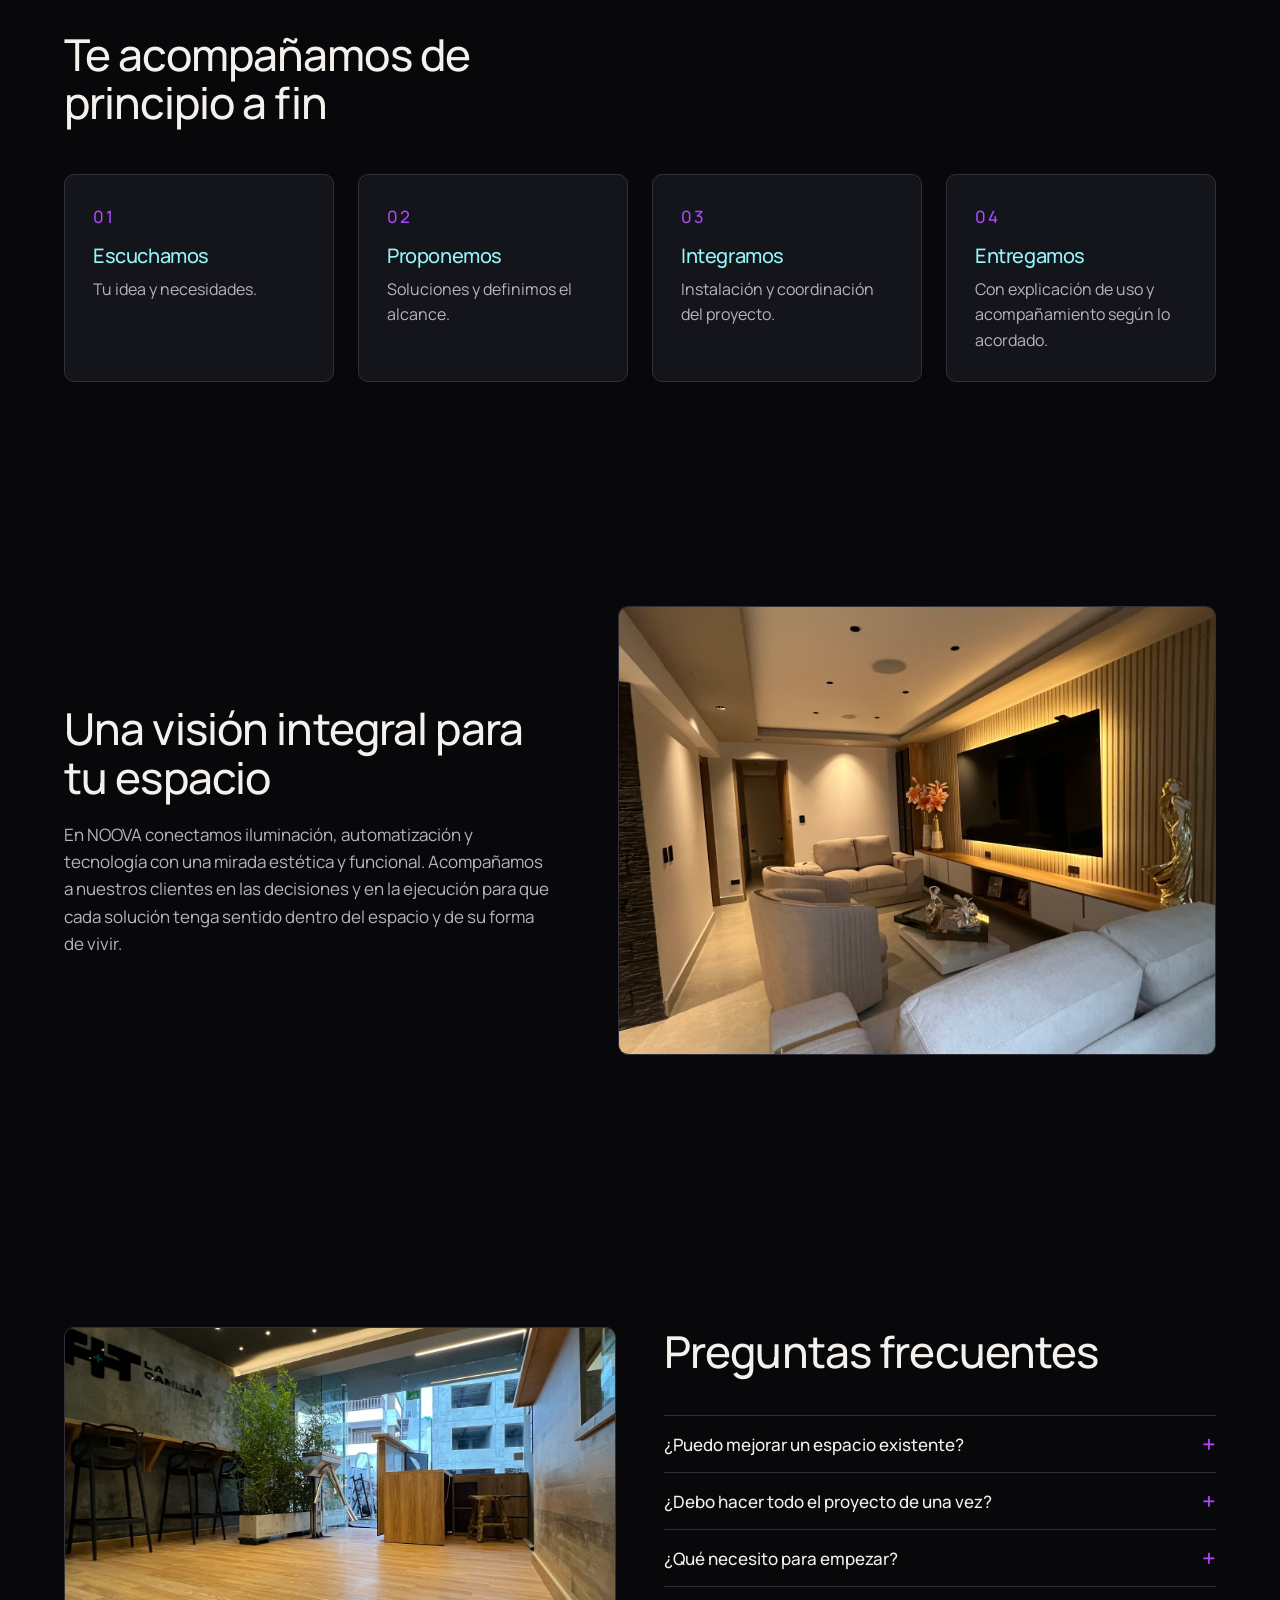
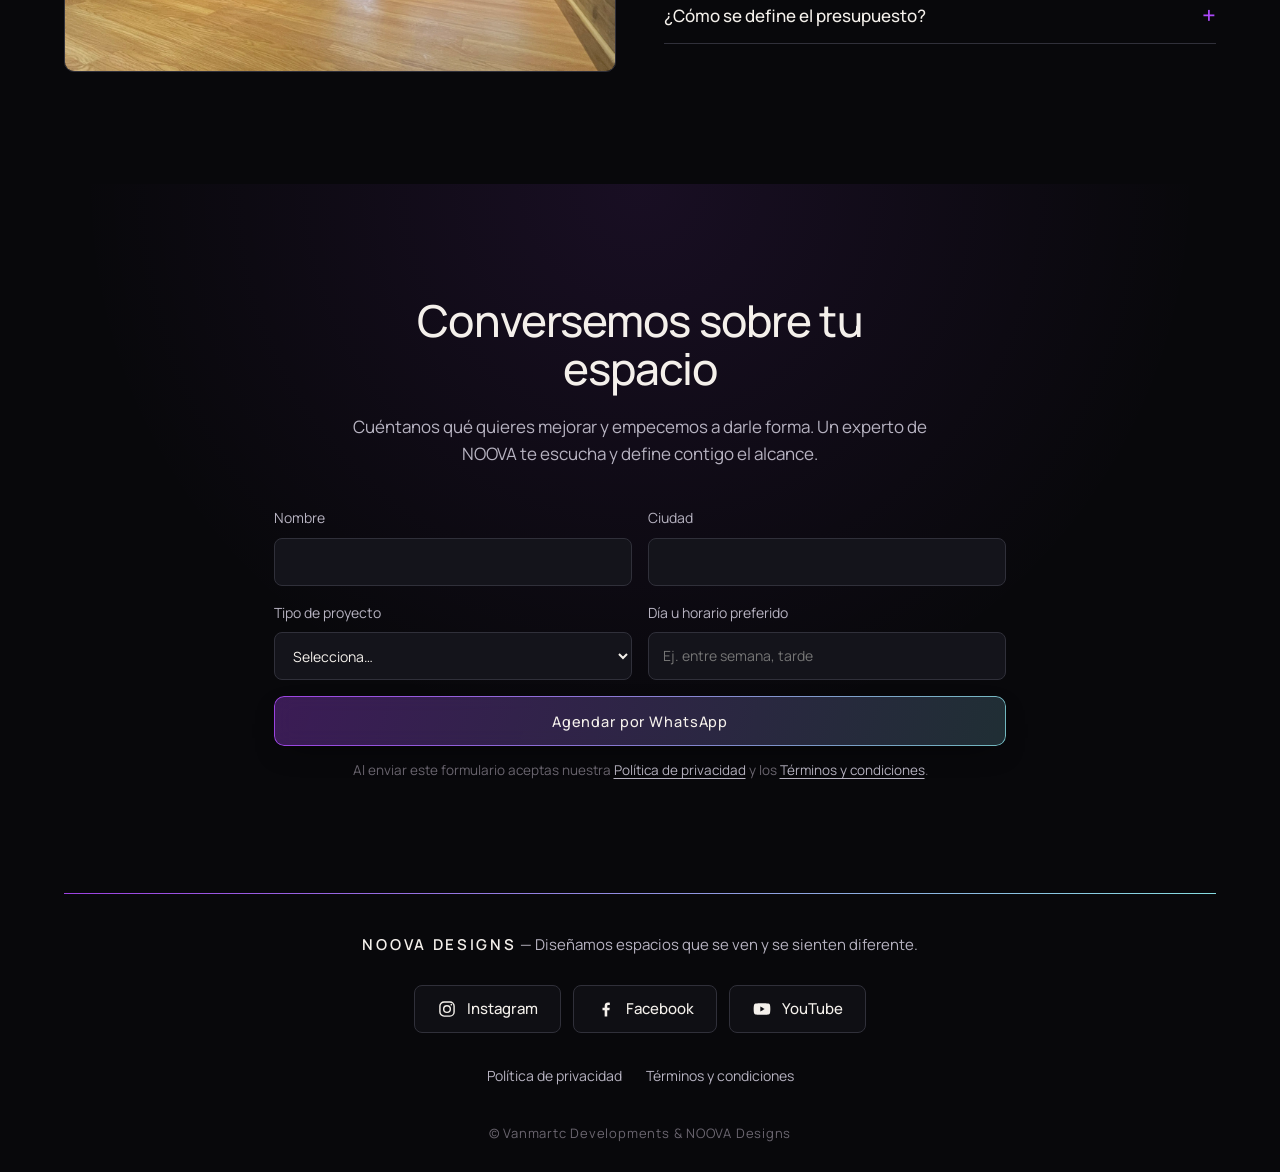
==== commit acfadc00: "Terminos y condiciones, Politicas de provacidad..." ====
--- a/index.html
+++ b/index.html
@@ -37,6 +37,7 @@
         if (!matchMedia('(prefers-reduced-motion: reduce)').matches) document.documentElement.classList.add('off');
     </script>
     <link rel="stylesheet" href="css/styles.css">
+    <link rel="stylesheet" href="css/legal.css">
 </head>
 
 <body>
@@ -312,6 +313,7 @@
                     <p class="err" id="formErr" role="alert" hidden></p>
                     <button class="btn" type="submit">Agendar por WhatsApp</button>
                 </form>
+                <p class="form-note rv">Al enviar este formulario aceptas nuestra <a href="privacidad.html">Política de privacidad</a> y los <a href="terminos.html">Términos y condiciones</a>.</p>
             </div>
         </section>
     </main>
@@ -326,6 +328,10 @@
                 <a href="#" target="_blank" rel="noopener noreferrer" aria-label="Facebook de NOOVA"><svg viewBox="0 0 24 24" fill="currentColor"><path d="M13.5 21v-7.5h2.6l.4-3h-3V8.6c0-.9.3-1.5 1.5-1.5h1.6V4.4c-.3 0-1.2-.1-2.3-.1-2.3 0-3.9 1.4-3.9 4v2.2H7.8v3h2.6V21z"/></svg>Facebook</a>
                 <a href="#" target="_blank" rel="noopener noreferrer" aria-label="YouTube de NOOVA"><svg viewBox="0 0 24 24" fill="currentColor"><path d="M21.6 7.2a2.5 2.5 0 0 0-1.8-1.8C18.3 5 12 5 12 5s-6.3 0-7.8.4A2.5 2.5 0 0 0 2.4 7.2C2 8.7 2 12 2 12s0 3.3.4 4.8a2.5 2.5 0 0 0 1.8 1.8C5.7 19 12 19 12 19s6.3 0 7.8-.4a2.5 2.5 0 0 0 1.8-1.8c.4-1.5.4-4.8.4-4.8s0-3.3-.4-4.8zM10 15V9l5.2 3z"/></svg>YouTube</a>
             </nav>
+            <nav class="legal-links" aria-label="Información legal">
+                <a href="privacidad.html">Política de privacidad</a>
+                <a href="terminos.html">Términos y condiciones</a>
+            </nav>
             <p class="credit">© Vanmartc Developments &amp; NOOVA Designs</p>
         </div>
     </footer>
@@ -341,6 +347,7 @@
 
     <a href="https://wa.me/?text=Hola%2C%20me%20interesar%C3%ADa%20intervenir%20un%20espacio%2C%20%C2%BFcon%20qui%C3%A9n%20podr%C3%ADa%20hablar%3F" class="wa" aria-label="Escribir a NOOVA por WhatsApp" target="_blank" rel="noopener noreferrer"><svg viewBox="0 0 24 24" fill="none" stroke="currentColor" stroke-width="1.8" stroke-linejoin="round"><path d="M4 20l1.3-4.2A8 8 0 1 1 8.300 18.800z"/><path d="M9.500 9c.3 2.500 2.500 4.700 5 5l1-1.300-1.800-.9-.7.700a4.500 4.500 0 0 1-1.800-1.800l.7-.7-.9-1.800z" fill="currentColor" stroke="none"/></svg></a>
     <script src="js/app.js" defer></script>
+    <script src="js/cookies.js" defer></script>
 </body>
 
 </html>
--- a/css/legal.css
+++ b/css/legal.css
@@ -0,0 +1,50 @@
+/* ===== Páginas legales (privacidad / términos) + enlaces legales del pie ===== */
+.legal-page .site-header{background:rgba(8,8,11,.93);border-bottom-color:var(--border);-webkit-backdrop-filter:blur(10px);backdrop-filter:blur(10px)}
+.legal-page main{padding:calc(var(--hh) + 56px) 0 80px}
+.legal{max-width:820px;margin:0 auto;padding:0 var(--pad)}
+.legal .eyebrow{font-size:13px;font-weight:600;letter-spacing:.24em;text-transform:uppercase;color:var(--gold-lt);margin-bottom:16px}
+.legal h1{font-size:clamp(32px,5vw,52px);max-width:none;background:none;-webkit-text-fill-color:currentColor;color:var(--text)}
+.legal .meta{margin-top:16px;color:var(--text-2);font-size:15px}
+.legal .resumen{margin:32px 0 0;padding:20px 22px;border:1px solid var(--border);border-radius:12px;background:rgba(20,20,27,.6);color:var(--text-2);font-size:16px}
+.legal .resumen strong{color:var(--text)}
+.toc{margin:32px 0 0;padding:0;list-style:none;display:grid;gap:4px 28px;grid-template-columns:repeat(auto-fit,minmax(240px,1fr));counter-reset:t}
+.toc a{display:block;padding:6px 0;color:var(--text-2);text-decoration:none;font-size:15px;transition:color .2s}
+.toc a:hover{color:var(--gold-lt)}
+.legal section{margin-top:44px;scroll-margin-top:calc(var(--hh) + 16px)}
+.legal h2{font-size:clamp(21px,2.4vw,26px);max-width:none;margin-bottom:14px;line-height:1.25}
+.legal h3{font-size:17px;margin:22px 0 8px;color:var(--text)}
+.legal p,.legal li{color:var(--text-2);font-size:16.5px;line-height:1.7}
+.legal p+p{margin-top:12px}
+.legal ul,.legal ol{margin:12px 0 0;padding-left:22px;display:grid;gap:8px}
+.legal strong{color:var(--text);font-weight:600}
+.legal a{color:var(--gold-lt);text-underline-offset:3px}
+.legal a:hover{color:var(--text)}
+.legal .tbl{margin-top:14px;overflow-x:auto;border:1px solid var(--border);border-radius:12px}
+.legal table{width:100%;border-collapse:collapse;font-size:15px;min-width:520px}
+.legal th,.legal td{padding:12px 16px;text-align:left;vertical-align:top;border-bottom:1px solid var(--border);color:var(--text-2)}
+.legal th{color:var(--text);font-weight:600;background:rgba(20,20,27,.8)}
+.legal tr:last-child td{border-bottom:0}
+mark.ph{background:rgba(var(--violet-rgb),.22);color:var(--text);padding:1px 6px;border-radius:5px;font-style:normal}
+.legal .back{margin-top:56px;display:flex;flex-wrap:wrap;gap:12px}
+/* Enlaces legales en el pie del sitio */
+.legal-links{display:flex;flex-wrap:wrap;justify-content:center;gap:8px 24px;margin-top:24px}
+.legal-links a{color:var(--text-2);text-decoration:none;font-size:14px;padding:8px 0;transition:color .2s}
+.legal-links a:hover{color:var(--gold-lt)}
+/* Nota de consentimiento bajo el formulario */
+.form-note{margin-top:14px;font-size:13.5px;line-height:1.55;color:var(--dim);text-align:center}
+.form-note a{color:var(--text-2);text-underline-offset:3px}
+.form-note a:hover{color:var(--gold-lt)}
+@media (max-width:767px){.legal-page main{padding-top:calc(var(--hh) + 32px)}.legal section{margin-top:36px}}
+
+/* ===== Aviso de cookies ===== */
+.cookie-notice{position:fixed;z-index:1000;left:max(16px,env(safe-area-inset-left));bottom:max(16px,env(safe-area-inset-bottom));width:min(560px,calc(100vw - 120px));display:flex;flex-wrap:wrap;align-items:center;gap:12px 20px;padding:16px 18px;background:rgba(14,14,20,.96);border:1px solid var(--border);border-radius:14px;box-shadow:0 18px 48px -16px rgba(0,0,0,.8);-webkit-backdrop-filter:blur(12px);backdrop-filter:blur(12px)}
+.cookie-text{flex:1 1 280px;margin:0;font-size:14px;line-height:1.55;color:var(--text-2)}
+.cookie-text strong{color:var(--text);font-weight:600}
+.cookie-actions{display:flex;align-items:center;gap:16px;margin-left:auto}
+.cookie-more{color:var(--text-2);font-size:14px;text-underline-offset:3px}
+.cookie-more:hover{color:var(--gold-lt)}
+@media (max-width:767px){.cookie-notice{left:12px;right:12px;width:auto;bottom:max(12px,env(safe-area-inset-bottom))}}
+@media (prefers-reduced-motion:no-preference){
+.cookie-notice{animation:cookie-in .5s ease .6s backwards;transition:opacity .3s ease,transform .3s ease}
+.cookie-notice.is-out{opacity:0;transform:translateY(12px)}
+@keyframes cookie-in{from{opacity:0;transform:translateY(16px)}to{opacity:1;transform:none}}}
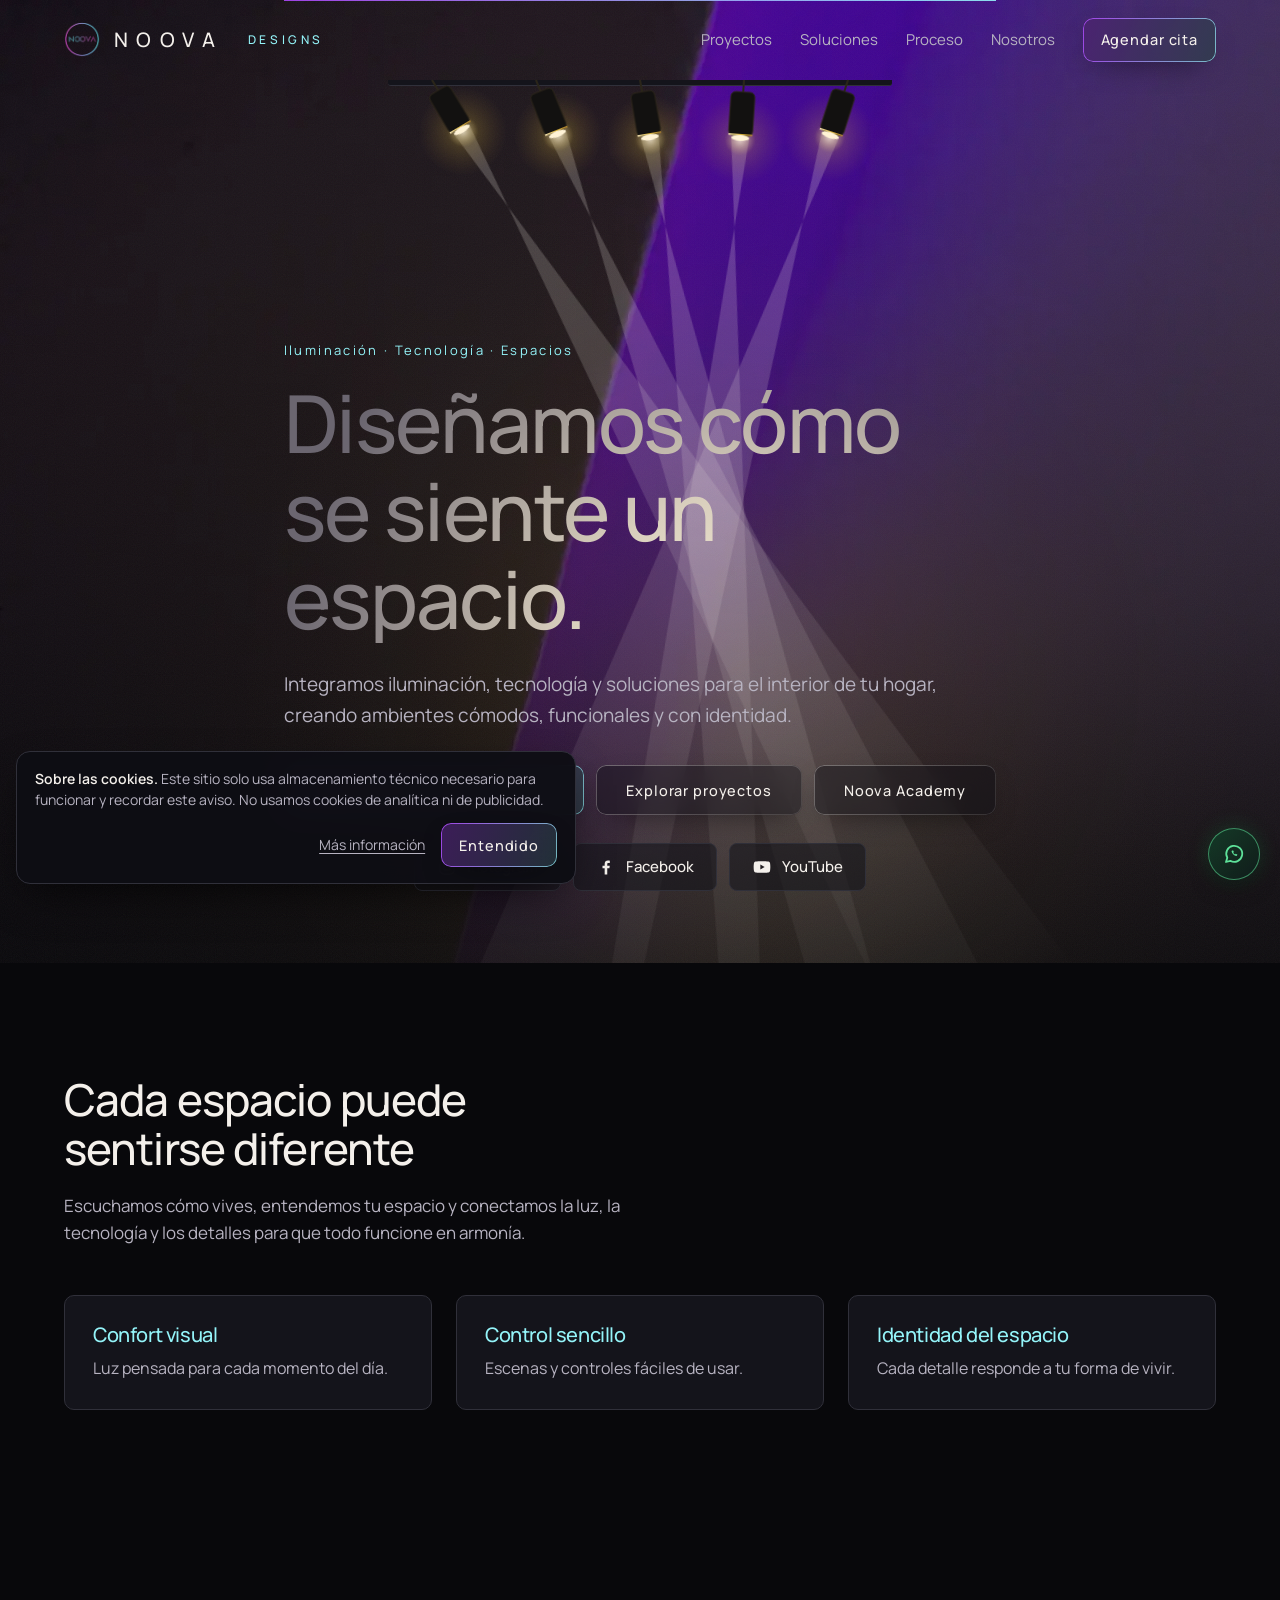
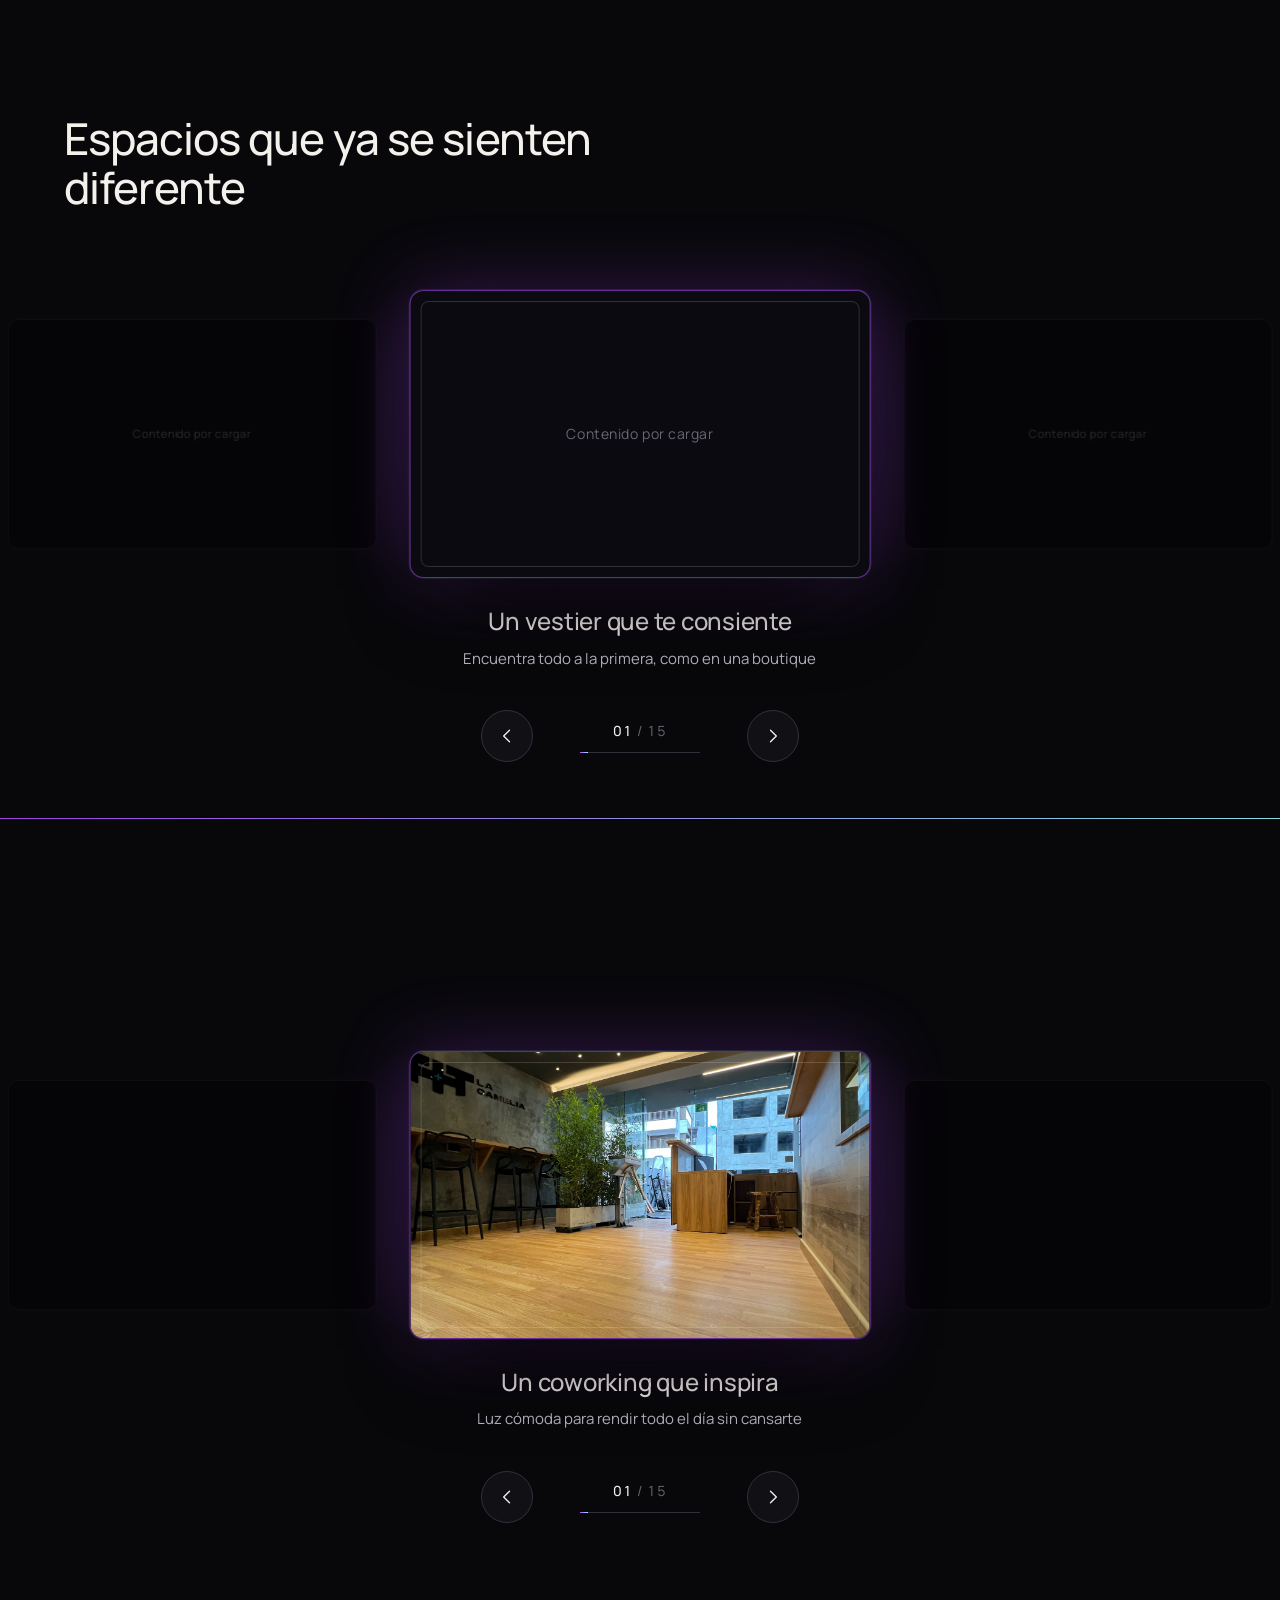
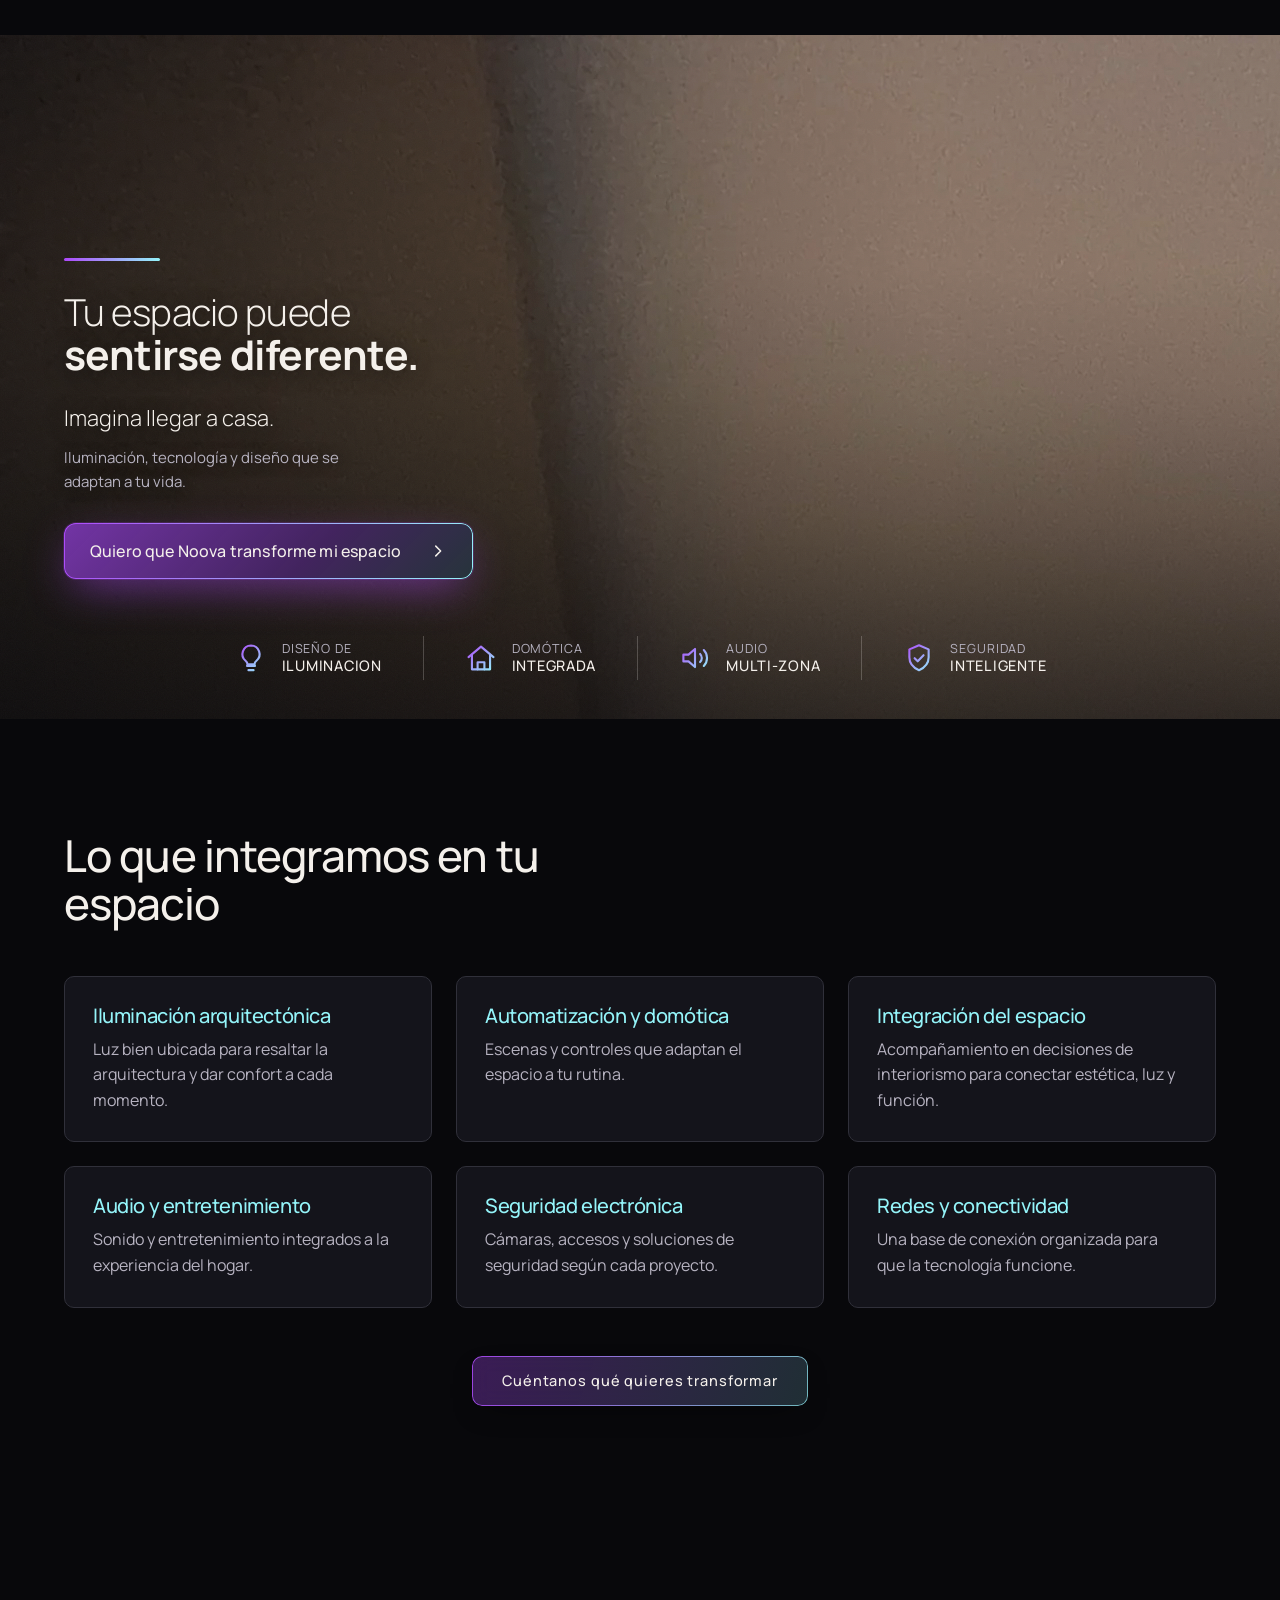
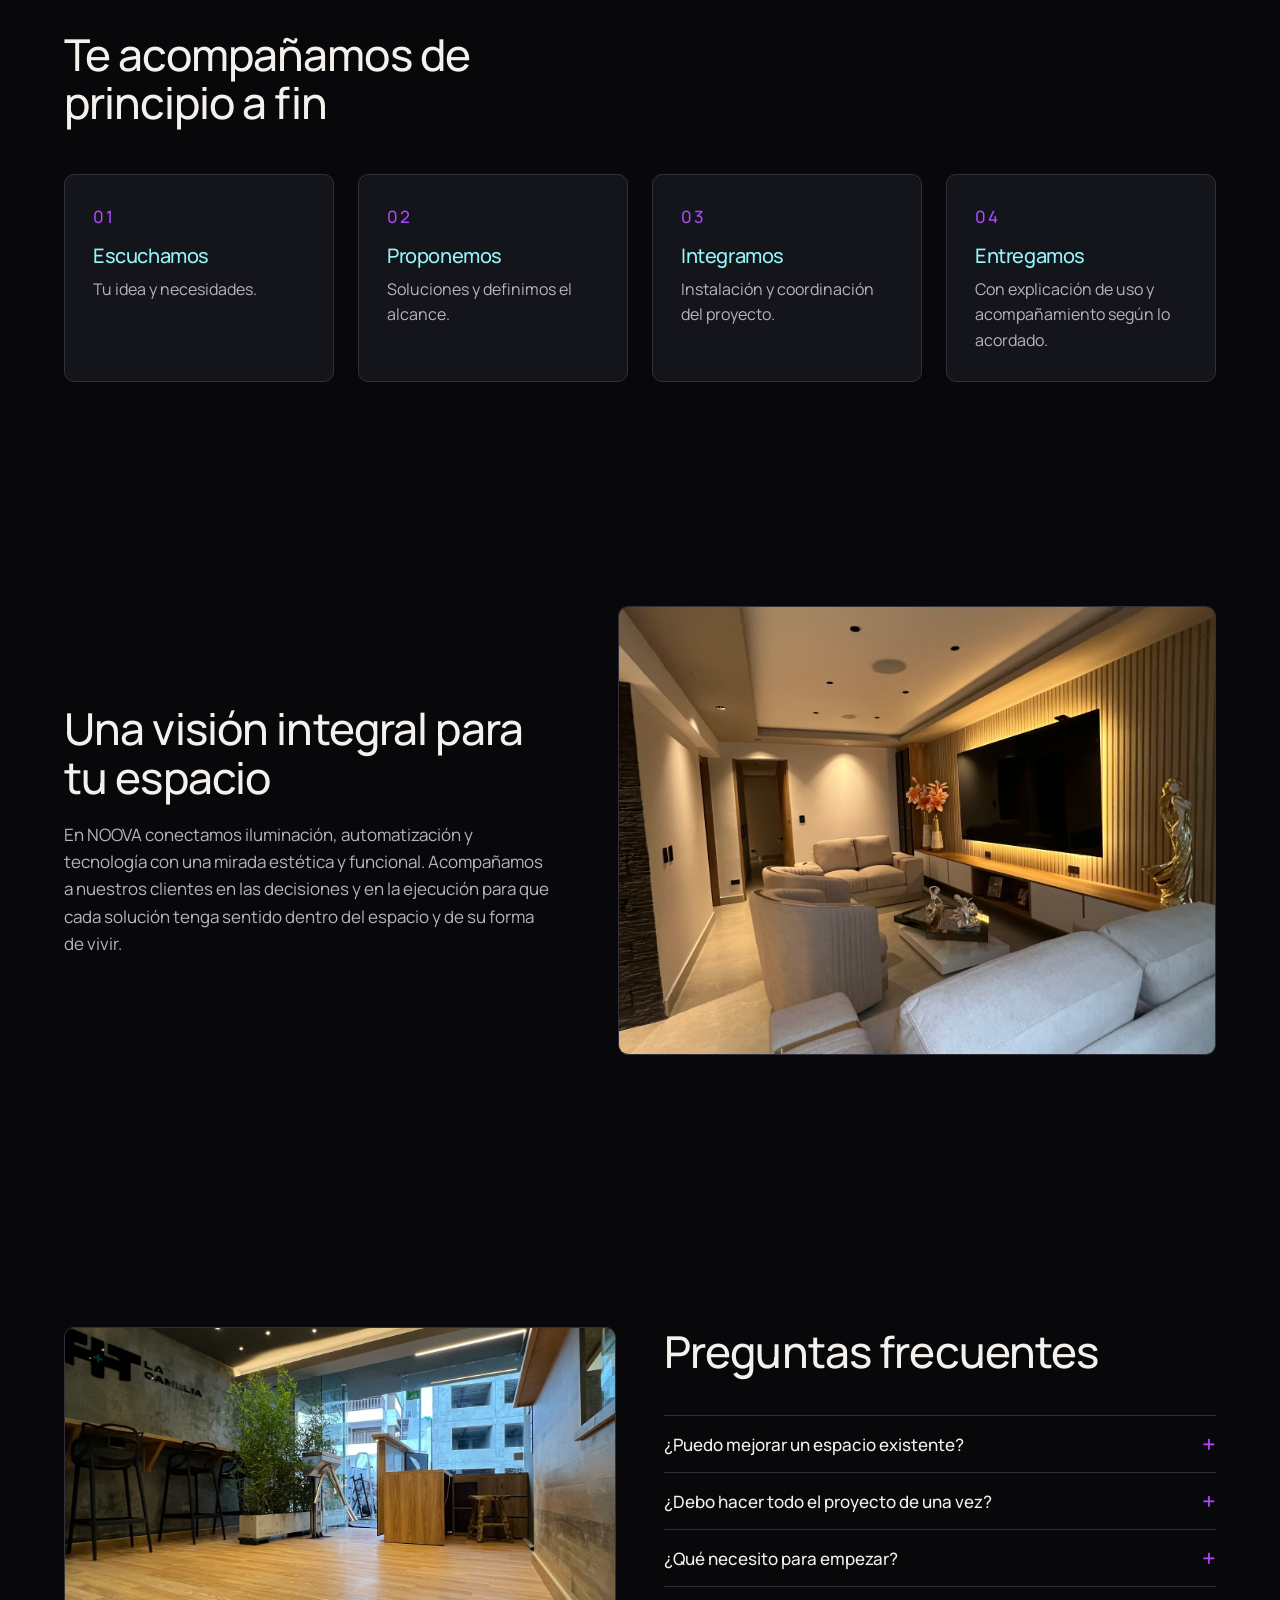
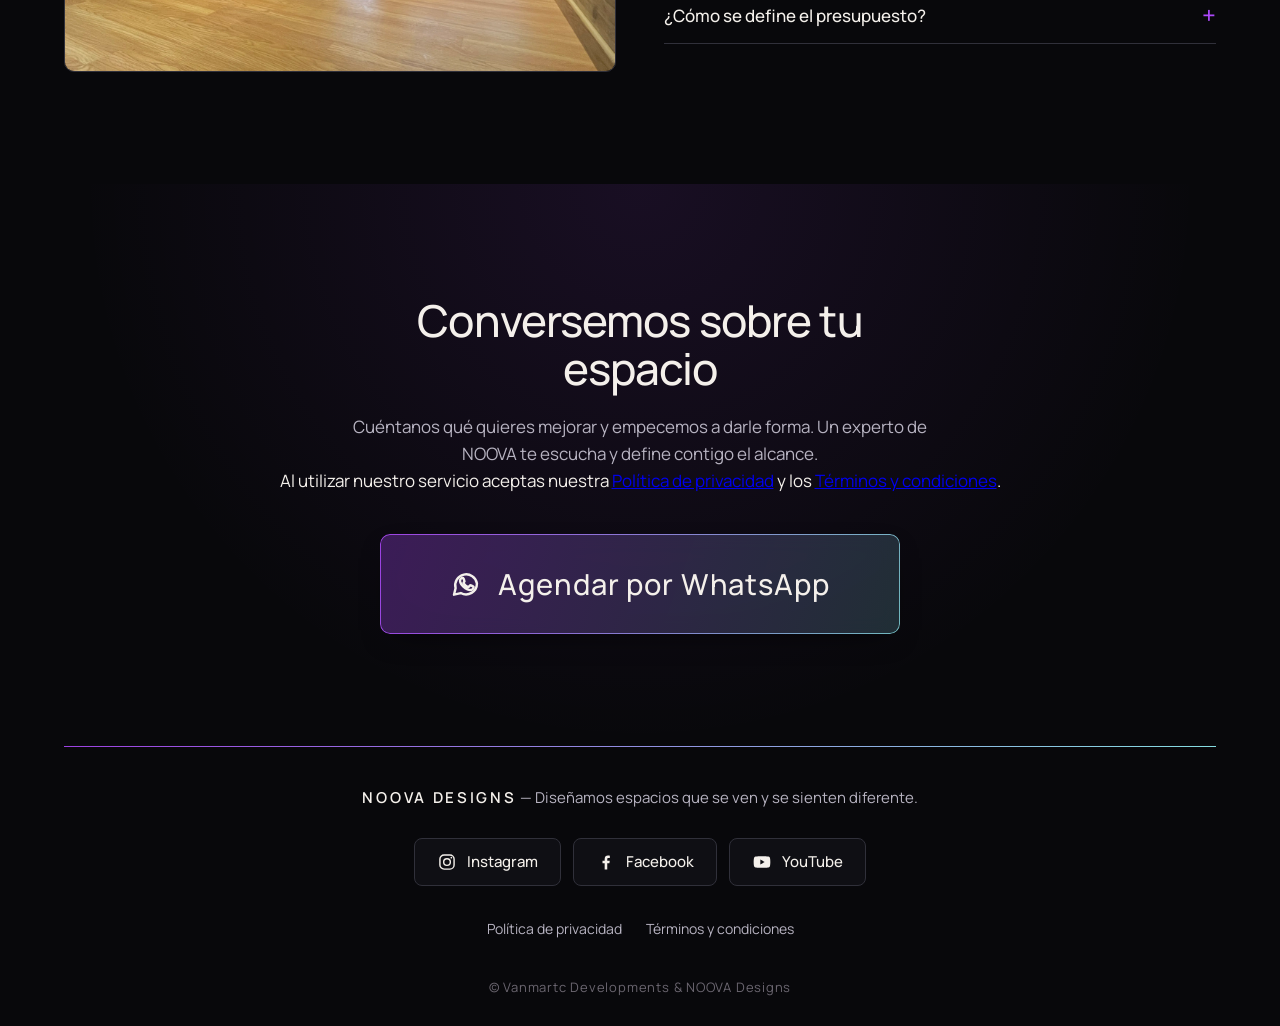
==== commit a5750bab: "form deleted just whatsapp actions" ====
--- a/index.html
+++ b/index.html
@@ -52,7 +52,7 @@
             </a>
             <nav class="nav" id="nav" aria-label="Principal">
                 <a href="#proyectos">Proyectos</a><a href="#soluciones">Soluciones</a><a href="#proceso">Proceso</a><a href="#nosotros">Nosotros</a>
-                <a class="btn btn-sm" href="#agendar">Agendar cita</a>
+                <a class="btn btn-sm" href="https://wa.me/?text=Hola%2C%20me%20interesar%C3%ADa%20intervenir%20un%20espacio%2C%20%C2%BFcon%20qui%C3%A9n%20podr%C3%ADa%20hablar%3F">Agendar cita</a>
             </nav>
             <button class="menu-btn" id="menuBtn" type="button" aria-expanded="false" aria-controls="nav">Menú</button>
         </div>
@@ -305,15 +305,14 @@
             <div class="wrap narrow center">
                 <h2 id="h-ag" class="rv">Conversemos sobre tu espacio</h2>
                 <p class="intro rv">Cuéntanos qué quieres mejorar y empecemos a darle forma. Un experto de NOOVA te escucha y define contigo el alcance.</p>
-                <form id="citaForm" class="form rv" novalidate>
-                    <label>Nombre<input name="nombre" required autocomplete="name"></label>
-                    <label>Ciudad<input name="ciudad" required autocomplete="address-level2"></label>
-                    <label>Tipo de proyecto<select name="tipo" required><option value="">Selecciona…</option><option>Hogar</option><option>Espacio comercial</option><option>Otro</option></select></label>
-                    <label>Día u horario preferido<input name="horario" placeholder="Ej. entre semana, tarde"></label>
-                    <p class="err" id="formErr" role="alert" hidden></p>
-                    <button class="btn" type="submit">Agendar por WhatsApp</button>
-                </form>
-                <p class="form-note rv">Al enviar este formulario aceptas nuestra <a href="privacidad.html">Política de privacidad</a> y los <a href="terminos.html">Términos y condiciones</a>.</p>
+                <p class="form-note rv">Al utilizar nuestro servicio aceptas nuestra <a href="privacidad.html">Política de privacidad</a> y los <a href="terminos.html">Términos y condiciones</a>.</p>
+                <a class="btn btn-whatsapp rv" data-link="whatsapp" href="https://wa.me/573008834795" target="_blank" rel="noopener noreferrer">
+                    <svg viewBox="0 0 24 24" fill="none" stroke="currentColor" stroke-width="1.8" stroke-linecap="round" stroke-linejoin="round" aria-hidden="true">
+                        <path d="M20.2 11.6a8.2 8.2 0 0 1-12.1 7.2L3 20l1.2-4.9a8.2 8.2 0 1 1 16-3.5Z"/>
+                        <path d="M8.2 8.1c.3-.6.6-.6.9-.6h.5c.2 0 .4.1.5.4l.7 1.7c.1.2.1.4 0 .6l-.5.6c-.2.2-.2.4-.1.6.4.7 1 1.4 1.7 1.9.6.4 1.3.8 1.7.9.2.1.4 0 .6-.2l.8-.9c.2-.2.4-.2.7-.1l1.6.8c.3.1.4.3.4.5 0 .3-.2 1.1-.7 1.5-.5.4-1.1.7-1.8.7-.5 0-1.2-.1-2.1-.5-1.2-.5-2.3-1.3-3.3-2.2-1-.9-1.7-2.1-2-2.9-.3-.8-.3-1.4-.2-1.8.1-.5.4-.9.6-1Z"/>
+                    </svg>
+                    <span>Agendar por WhatsApp</span>
+                </a>
             </div>
         </section>
     </main>
--- a/css/styles.css
+++ b/css/styles.css
@@ -1381,40 +1381,20 @@
     background: radial-gradient(800px circle at 50% 0, rgba(173, 72, 250, .10), transparent 70%)
 }
 
-.form {
-    display: grid;
-    grid-template-columns: 1fr 1fr;
+.btn-whatsapp {
+    width: min(100%, 520px);
+    min-height: 100px;
+    margin-top: 40px;
+    padding: 18px 36px;
     gap: 16px;
-    margin-top: 40px;
-    text-align: left
-}
-
-.form label {
-    display: grid;
-    gap: 8px;
-    color: var(--text-2);
-    font-size: 14px
-}
-
-.form input,
-.form select {
-    min-height: 48px;
-    padding: 0 14px;
-    border-radius: 8px;
-    border: 1px solid var(--border);
-    background: var(--surface);
-    color: var(--text);
-    font: inherit
-}
-
-.form .btn,
-.err {
-    grid-column: 1/-1
-}
-
-.err {
-    color: #F2B8A6;
-    font-size: 14px
+    font-size: clamp(20px, 3vw, 29px);
+    letter-spacing: .03em
+}
+
+.btn-whatsapp svg {
+    width: 32px;
+    height: 32px;
+    flex: none
 }
 
 
@@ -1676,8 +1656,7 @@
     .g2,
     .g3,
     .g4,
-    .split,
-    .form {
+    .split {
         grid-template-columns: 1fr
     }
     .hero-copy {
--- a/css/legal.css
+++ b/css/legal.css
@@ -30,10 +30,6 @@
 .legal-links{display:flex;flex-wrap:wrap;justify-content:center;gap:8px 24px;margin-top:24px}
 .legal-links a{color:var(--text-2);text-decoration:none;font-size:14px;padding:8px 0;transition:color .2s}
 .legal-links a:hover{color:var(--gold-lt)}
-/* Nota de consentimiento bajo el formulario */
-.form-note{margin-top:14px;font-size:13.5px;line-height:1.55;color:var(--dim);text-align:center}
-.form-note a{color:var(--text-2);text-underline-offset:3px}
-.form-note a:hover{color:var(--gold-lt)}
 @media (max-width:767px){.legal-page main{padding-top:calc(var(--hh) + 32px)}.legal section{margin-top:36px}}
 
 /* ===== Aviso de cookies ===== */
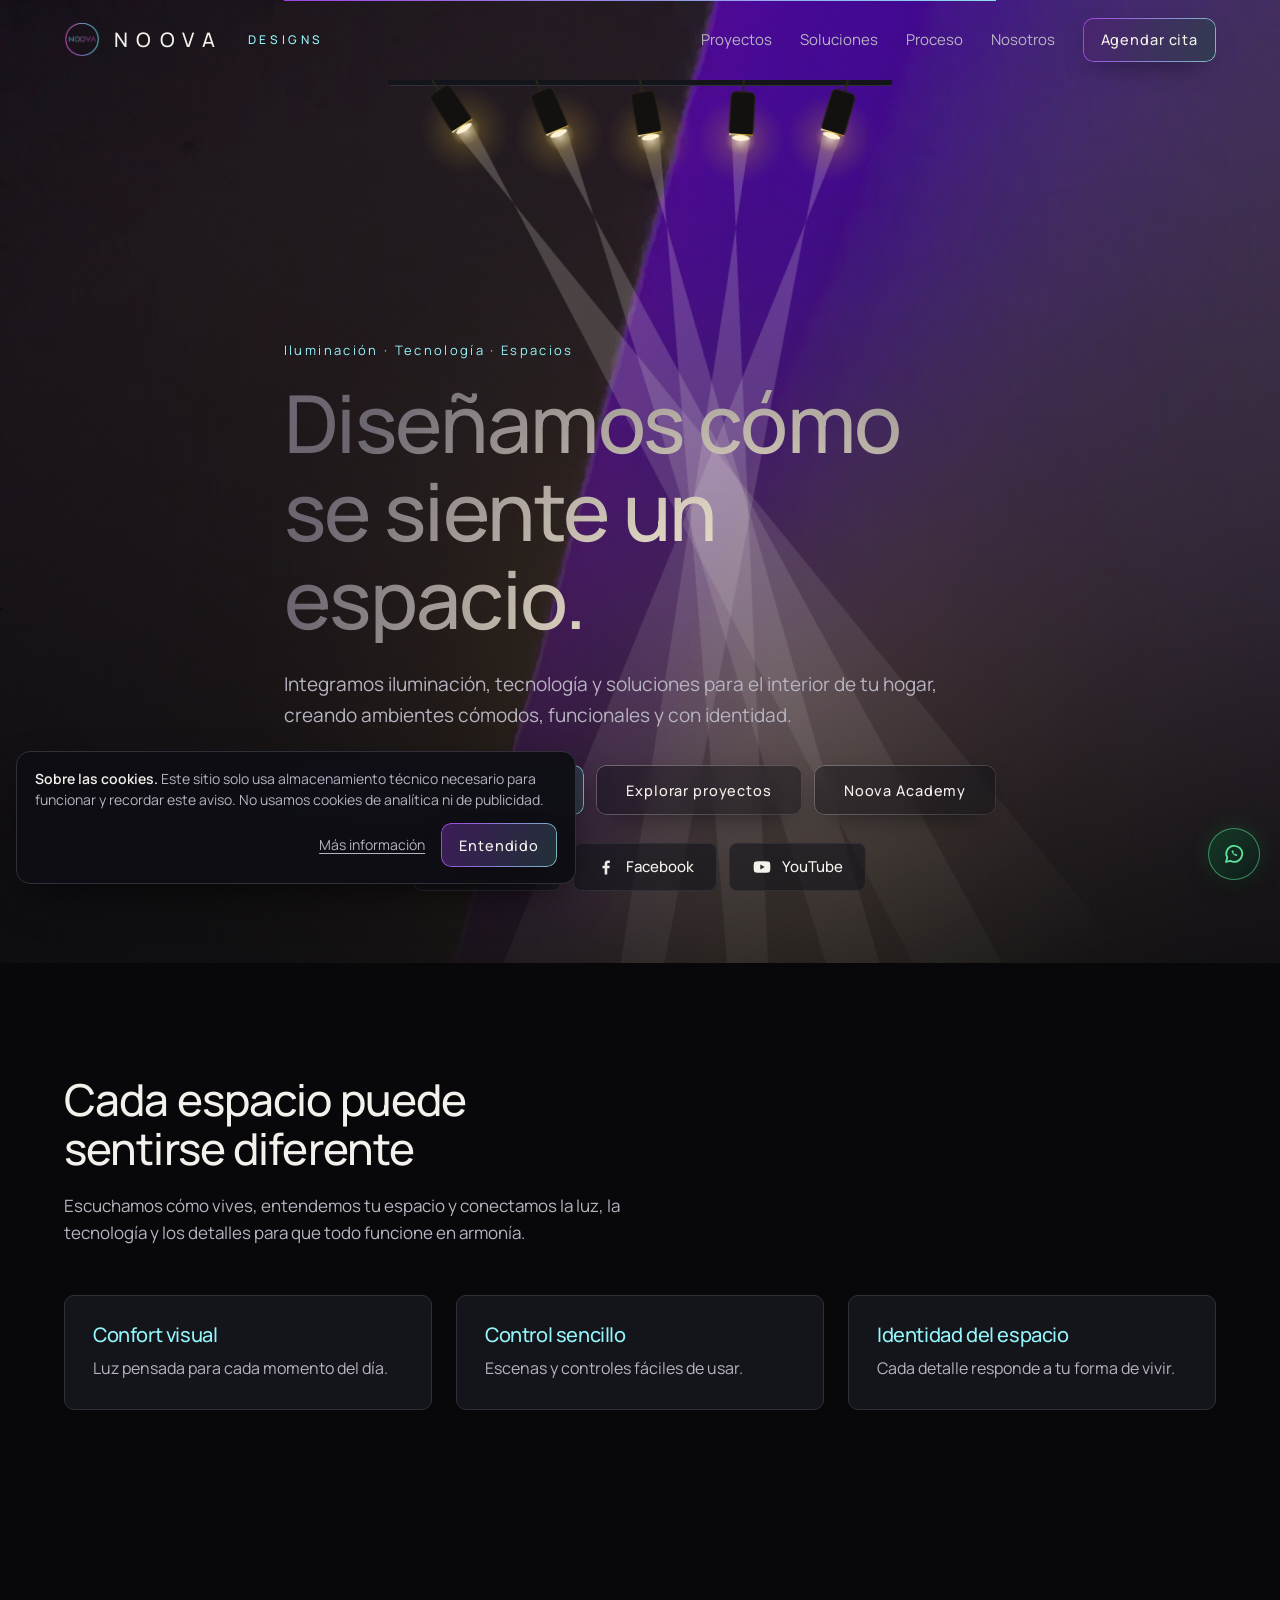
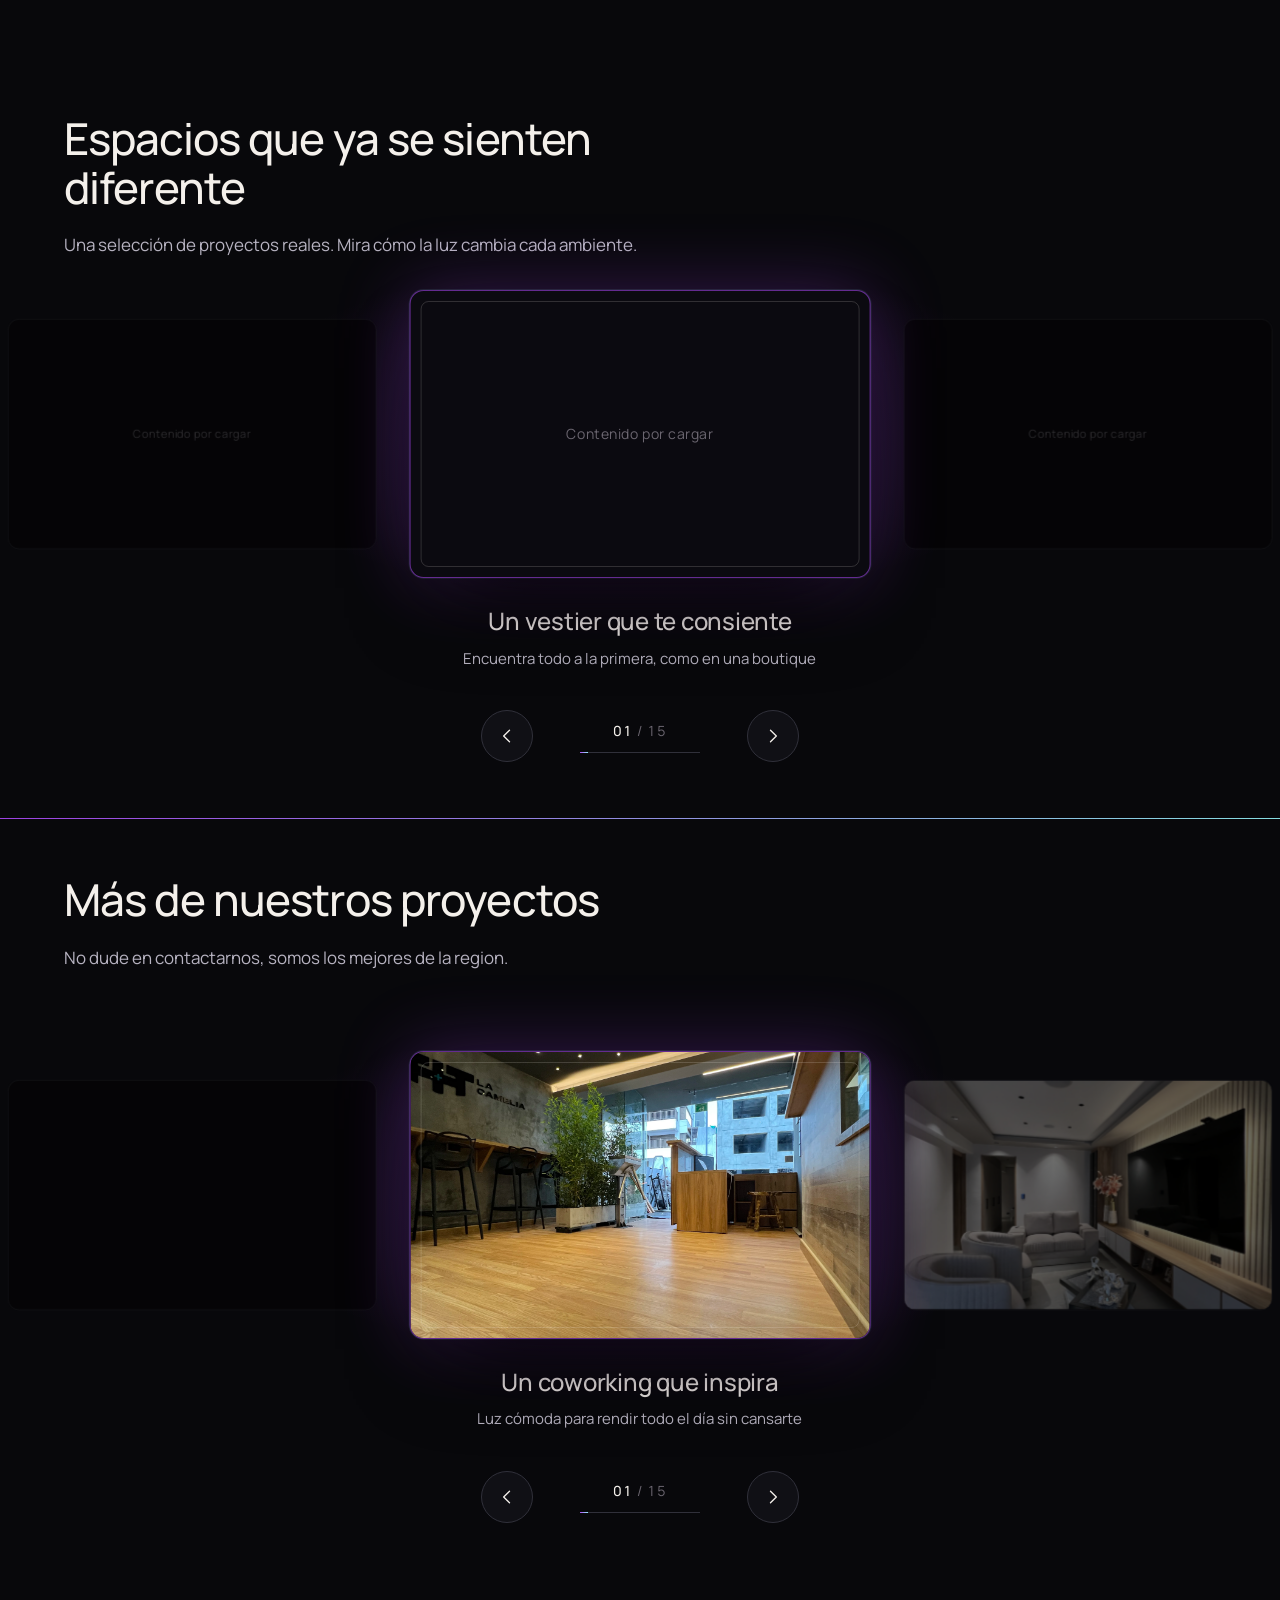
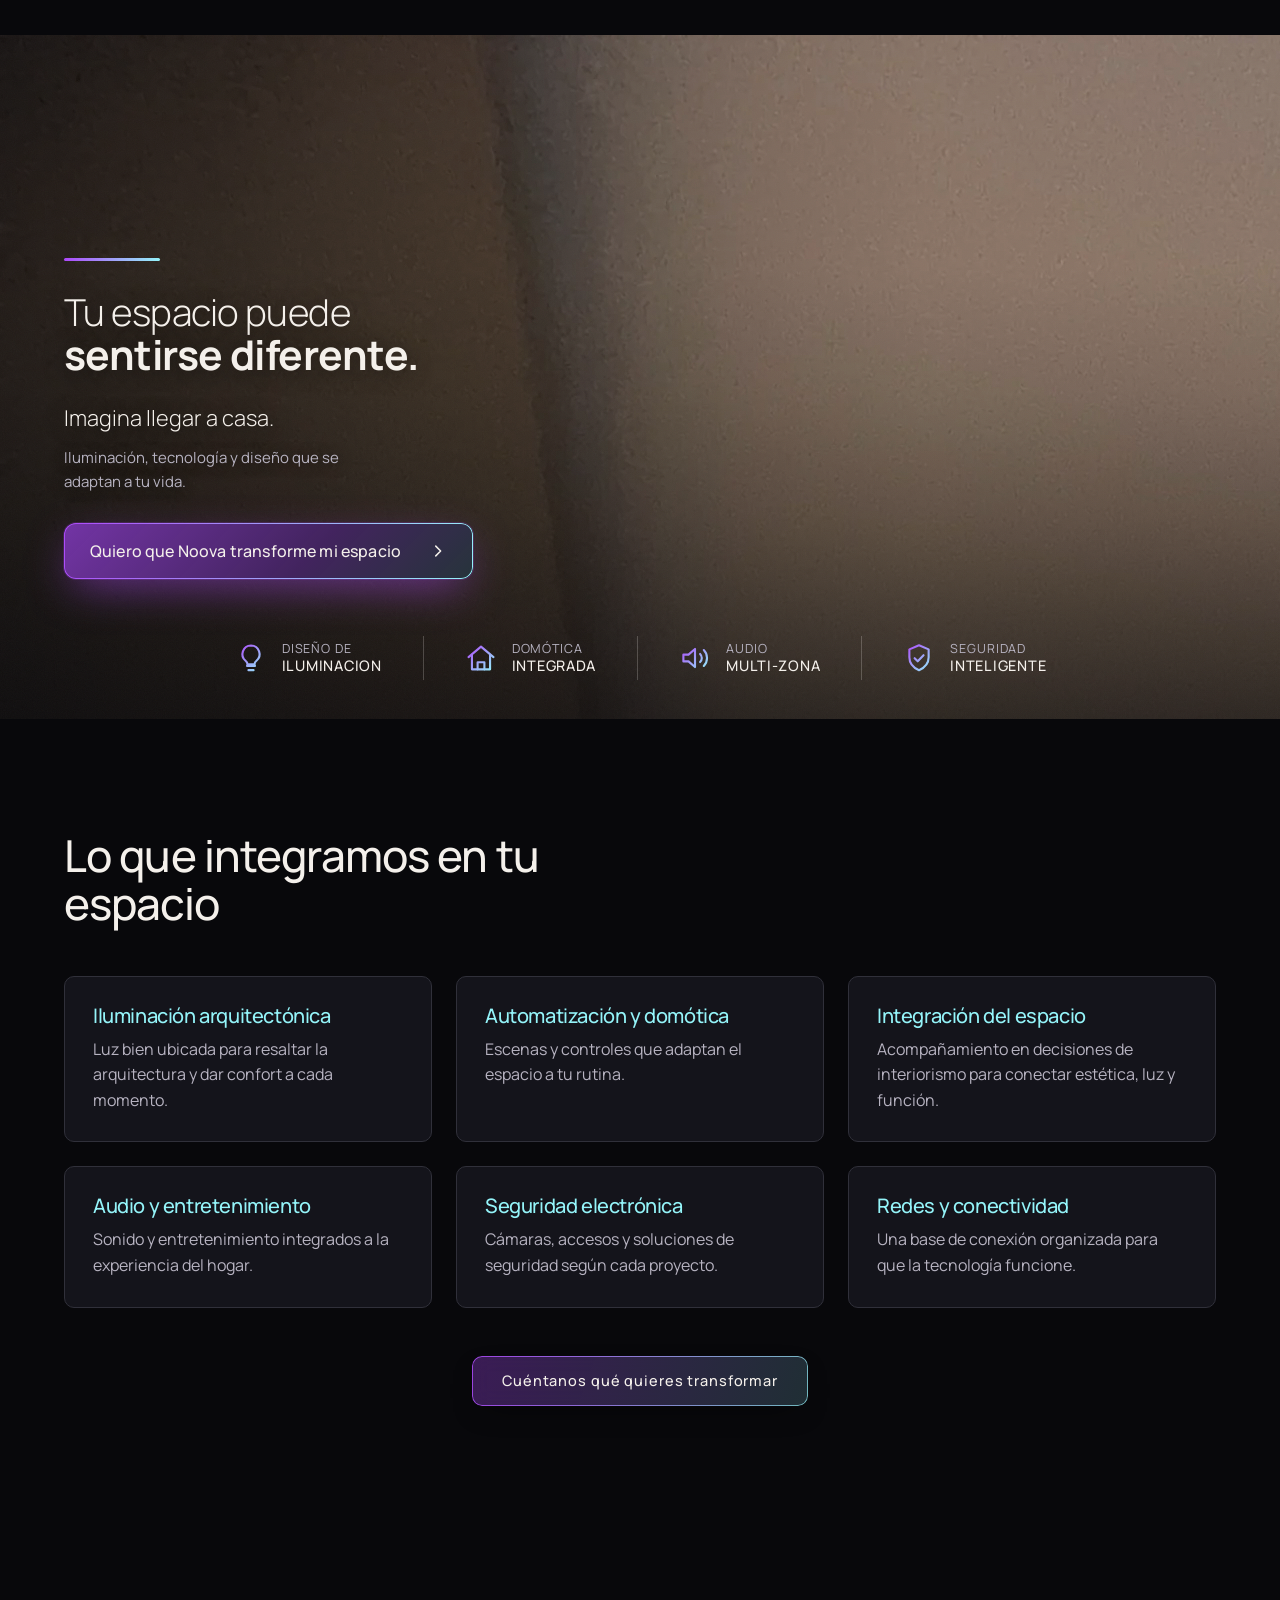
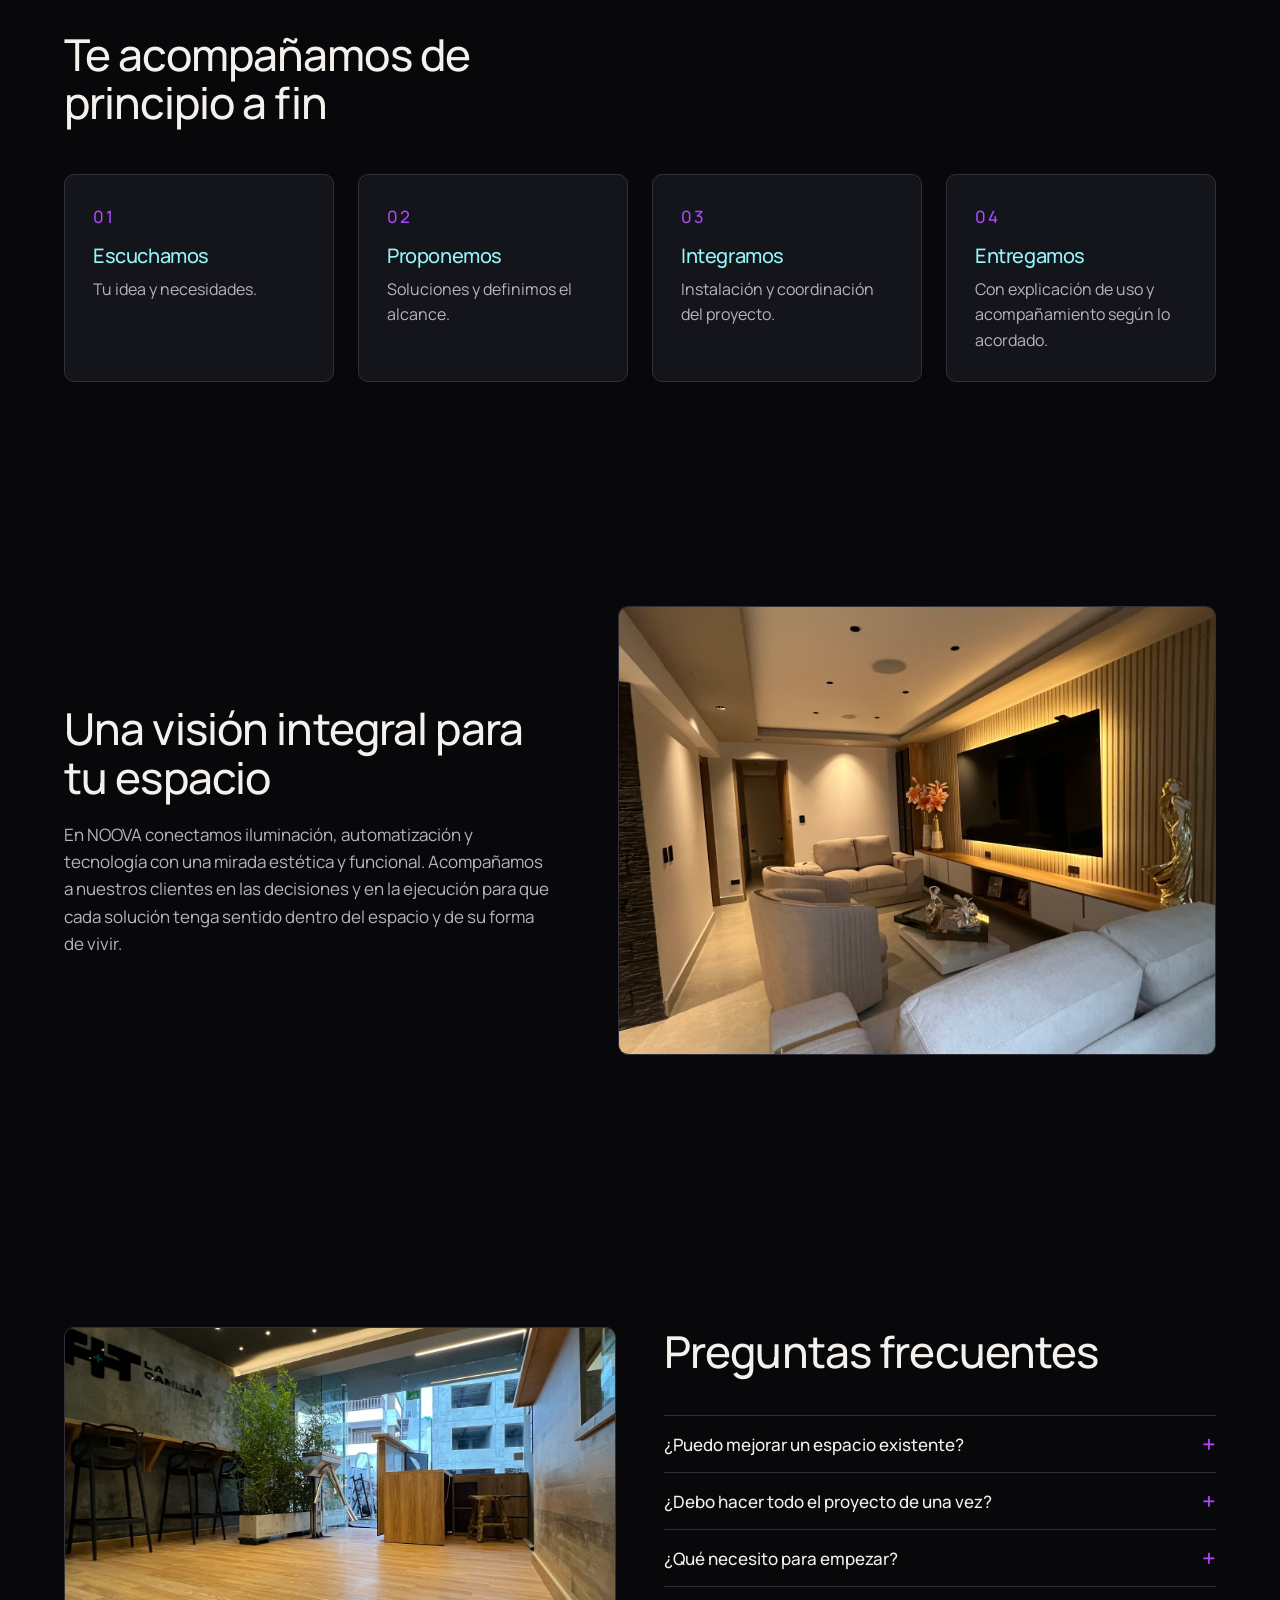
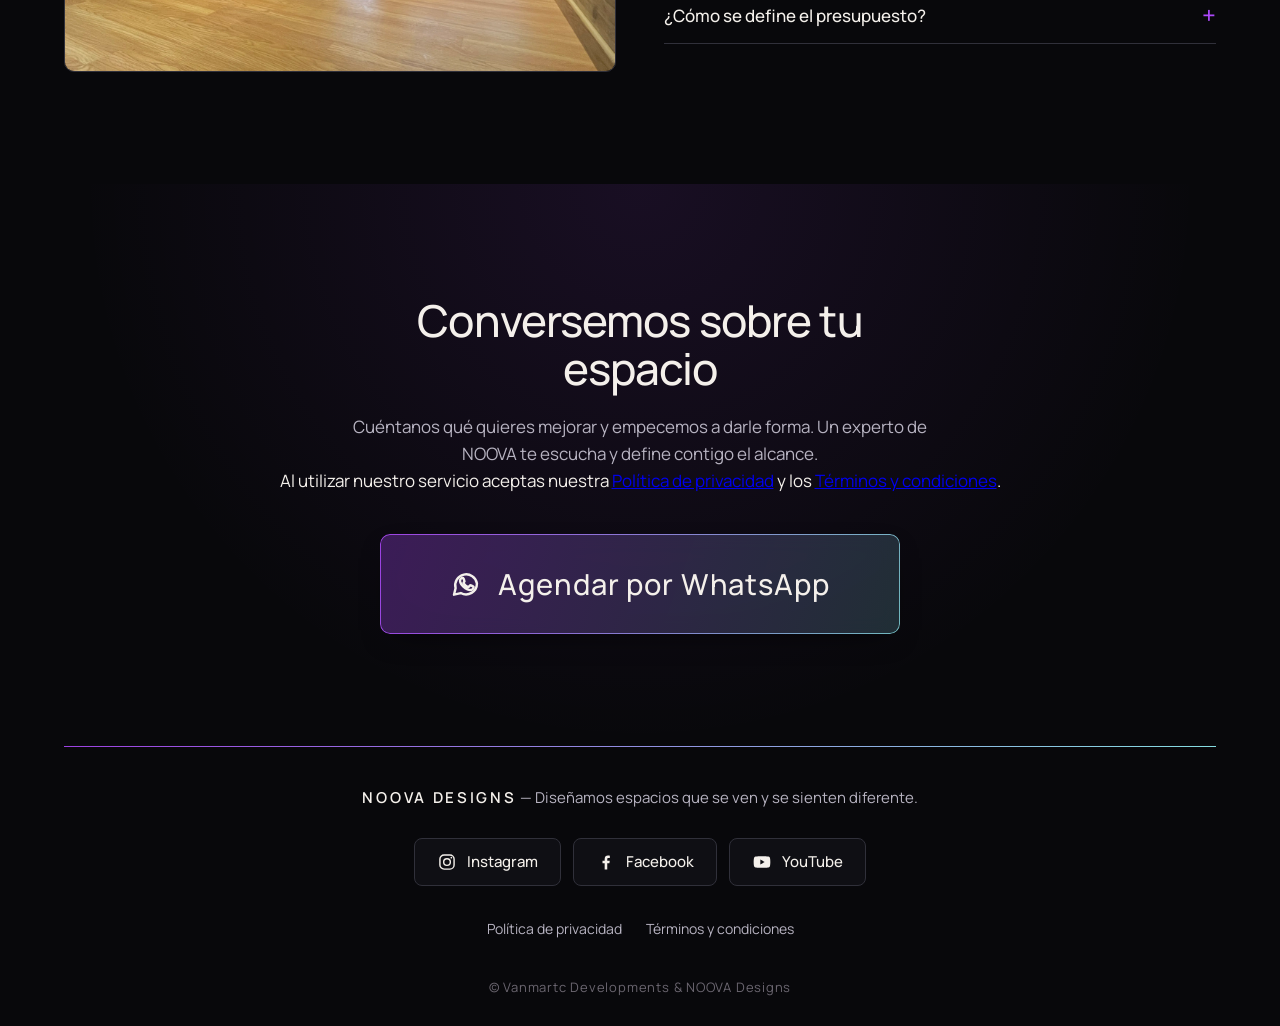
==== commit aec701cb: "whatsapp action only" ====
--- a/index.html
+++ b/index.html
@@ -95,7 +95,9 @@
                 <h1 id="titular">Diseñamos cómo se siente un espacio.</h1>
                 <p class="lead">Integramos iluminación, tecnología y soluciones para el interior de tu hogar, creando ambientes cómodos, funcionales y con identidad.</p>
 
-                <div class="actions"><a class="btn" href="#agendar">Conversemos sobre tu espacio</a><a class="btn btn-ghost" href="#proyectos">Explorar proyectos</a><a class="btn btn-ghost" href="https://www.academy.noovadesigns.com/">Noova Academy</a></div>
+                <div class="actions"><a class="btn" href="https://wa.me/?text=Hola%2C%20me%20interesar%C3%ADa%20intervenir%20un%20espacio%2C%20%C2%BFcon%20qui%C3%A9n%20podr%C3%ADa%20hablar%3F">Conversemos sobre tu espacio</a><a class="btn btn-ghost" href="#proyectos">Explorar proyectos</a>
+                    <a class="btn btn-ghost" href="https://www.academy.noovadesigns.com/">Noova Academy</a>
+                </div>
                 <div class="wrap">
                     <div class="line" aria-hidden="true"></div>
                     <nav class="social" aria-label="Redes sociales">
@@ -167,7 +169,7 @@
                 <h2 id="h-band" class="rv">Tu espacio puede <strong>sentirse diferente.</strong></h2>
                 <p class="band-lead rv">Imagina llegar a casa.</p>
                 <p class="band-sub rv">Iluminación, tecnología y diseño que se adaptan a tu vida.</p>
-                <a class="btn btn-band rv" href="#agendar">Quiero que Noova transforme mi espacio <svg viewBox="0 0 24 24" fill="none" stroke="currentColor" stroke-width="2" stroke-linecap="round" stroke-linejoin="round" aria-hidden="true"><path d="m9 5.5 6.5 6.5L9 18.5"/></svg></a>
+                <a class="btn btn-band rv" href="https://wa.me/?text=Hola%2C%20me%20interesar%C3%ADa%20intervenir%20un%20espacio%2C%20%C2%BFcon%20qui%C3%A9n%20podr%C3%ADa%20hablar%3F">Quiero que Noova transforme mi espacio <svg viewBox="0 0 24 24" fill="none" stroke="currentColor" stroke-width="2" stroke-linecap="round" stroke-linejoin="round" aria-hidden="true"><path d="m9 5.5 6.5 6.5L9 18.5"/></svg></a>
             </div>
 
             <!-- FRANJA DE CARACTERÍSTICAS (pieza independiente: .feat-strip) -->
@@ -224,7 +226,7 @@
                         <p>Una base de conexión organizada para que la tecnología funcione.</p>
                     </article>
                 </div>
-                <p class="center rv"><a class="btn" href="#agendar">Cuéntanos qué quieres transformar</a></p>
+                <p class="center rv"><a class="btn" href="https://wa.me/?text=Hola%2C%20me%20interesar%C3%ADa%20intervenir%20un%20espacio%2C%20%C2%BFcon%20qui%C3%A9n%20podr%C3%ADa%20hablar%3F">Cuéntanos qué quieres transformar</a></p>
             </div>
         </section>
 
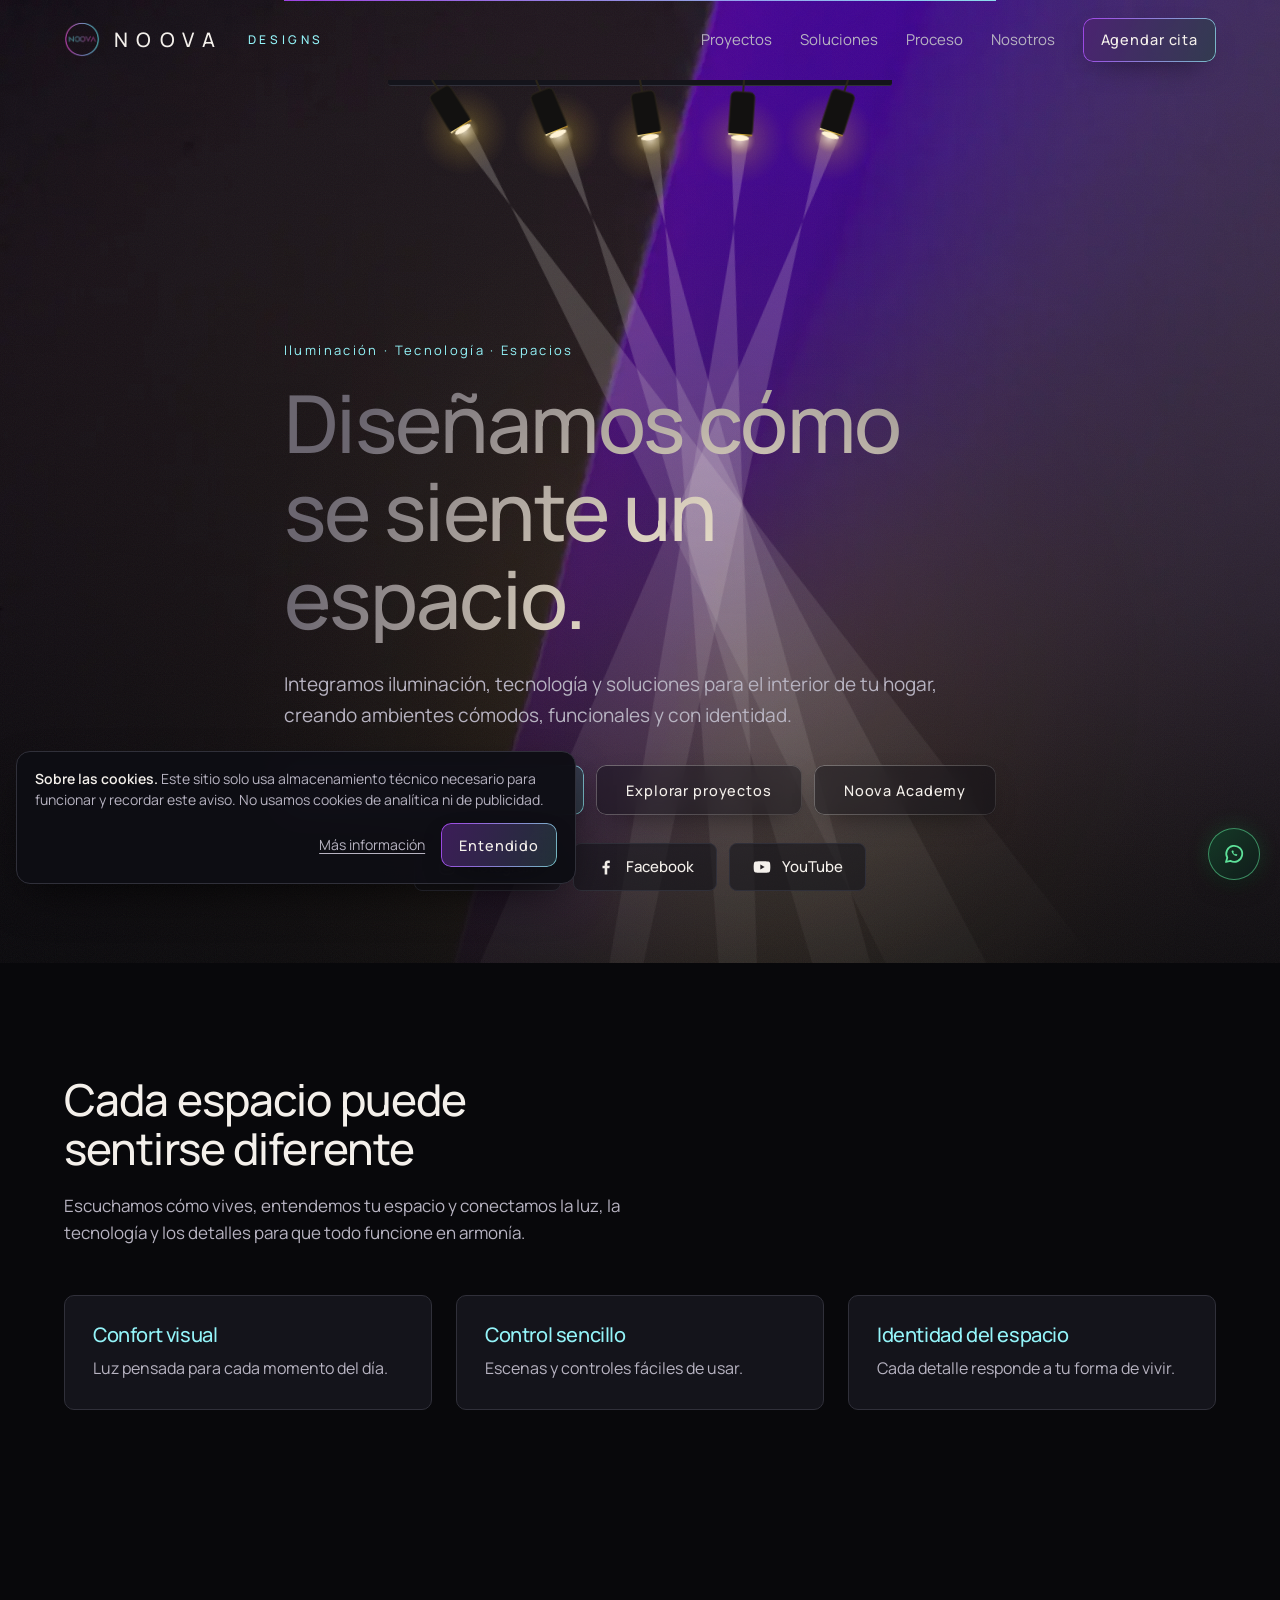
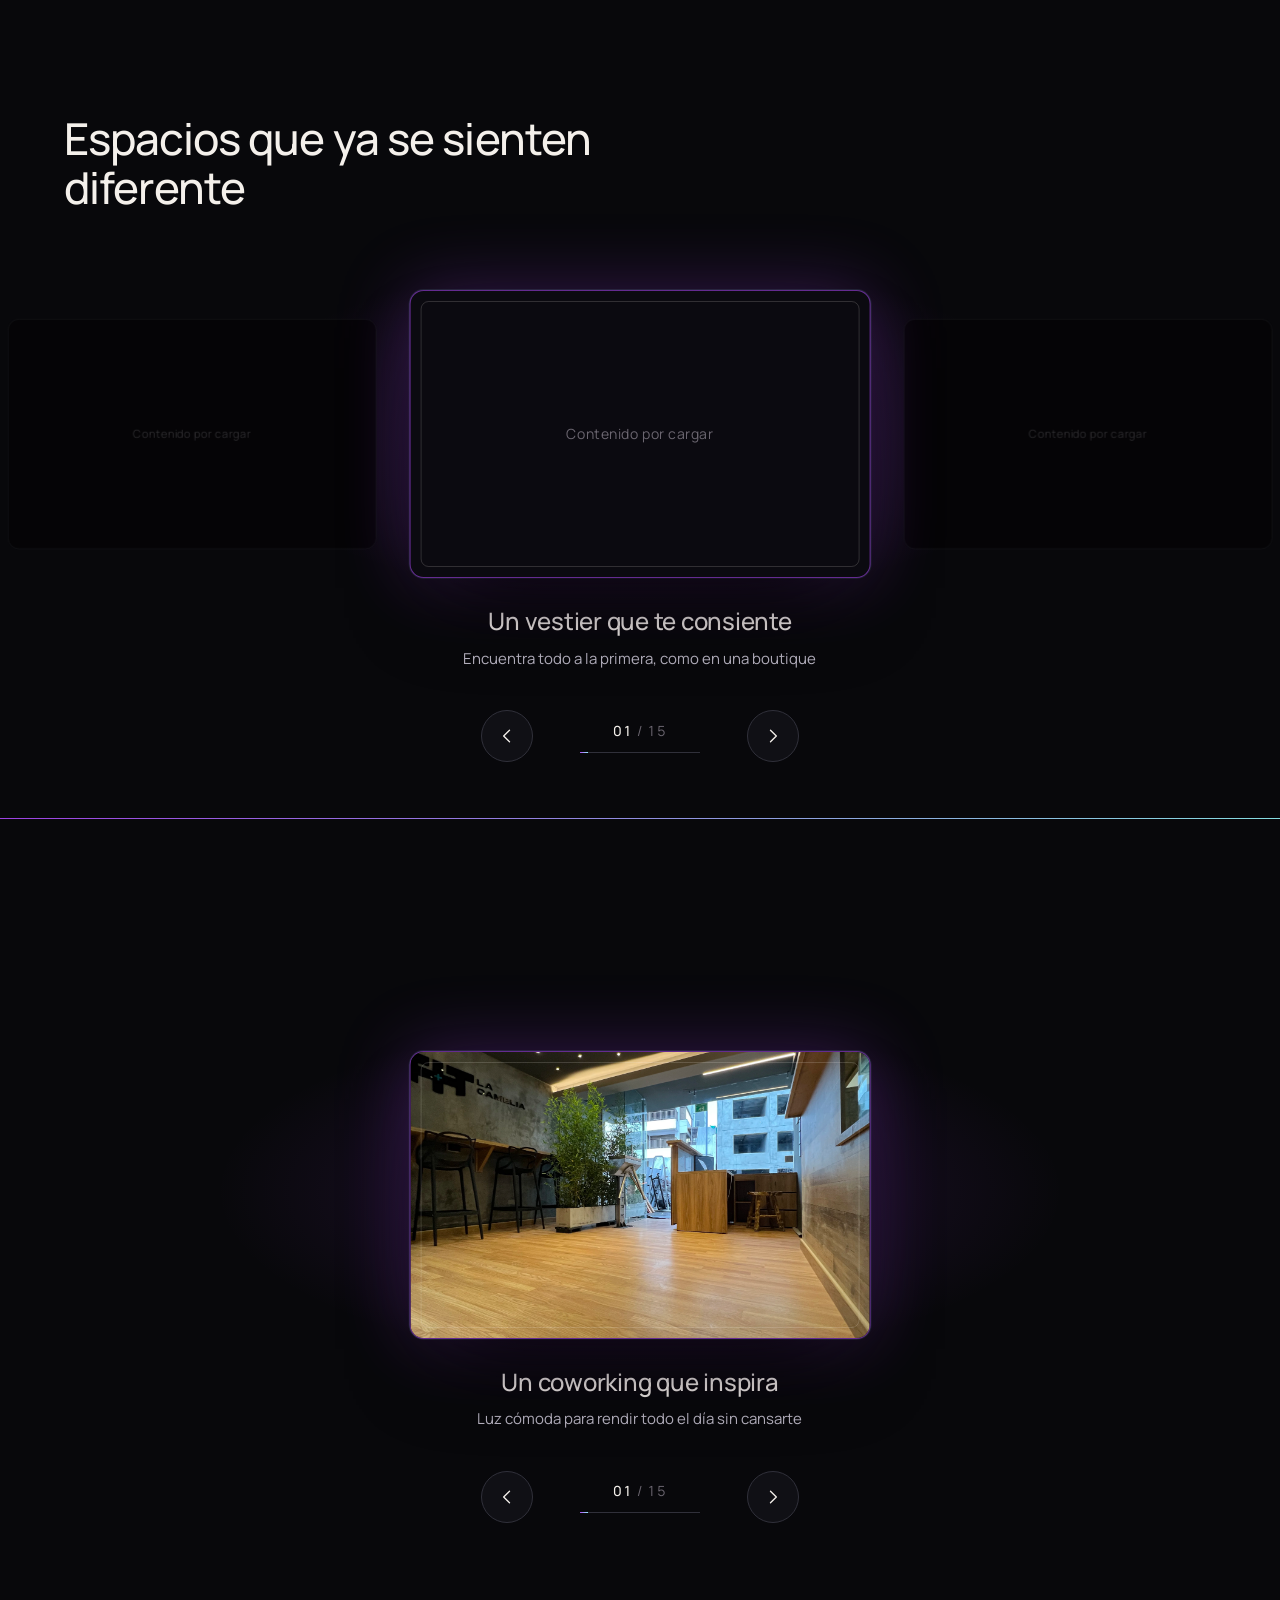
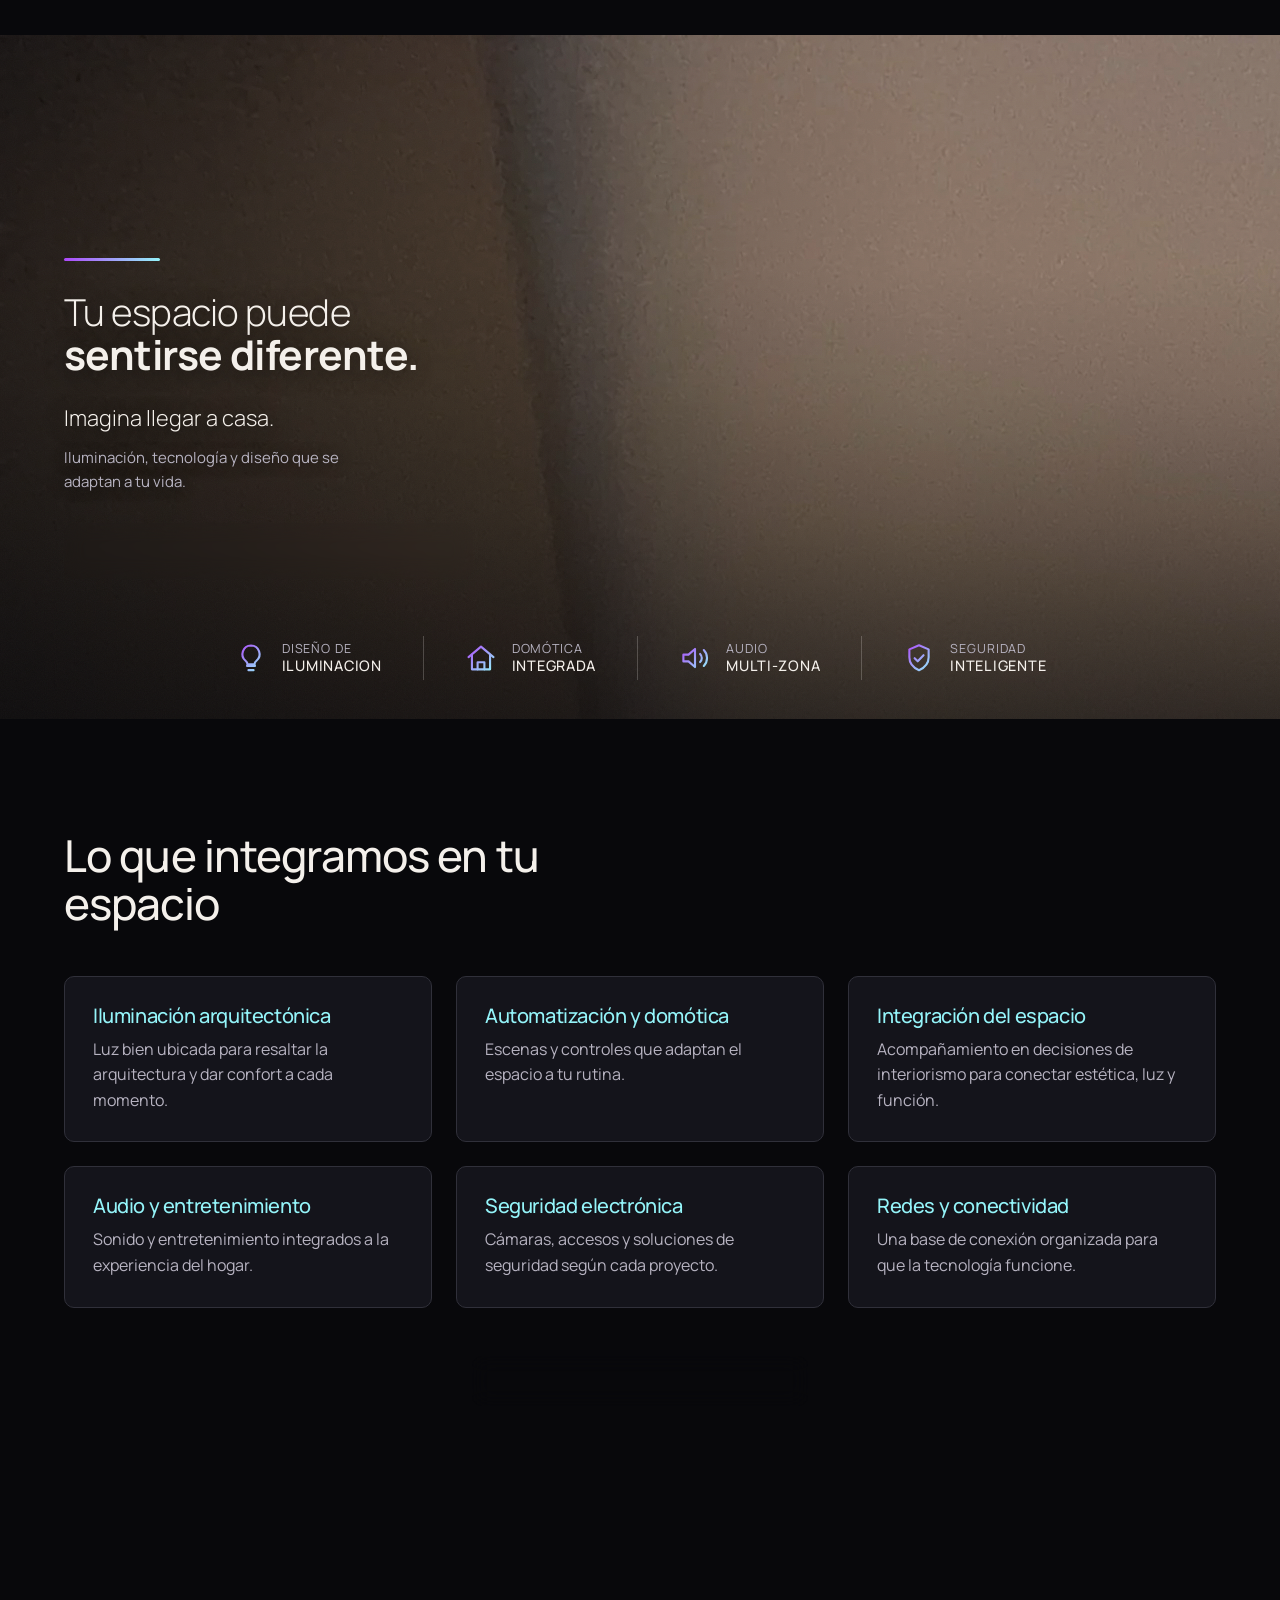
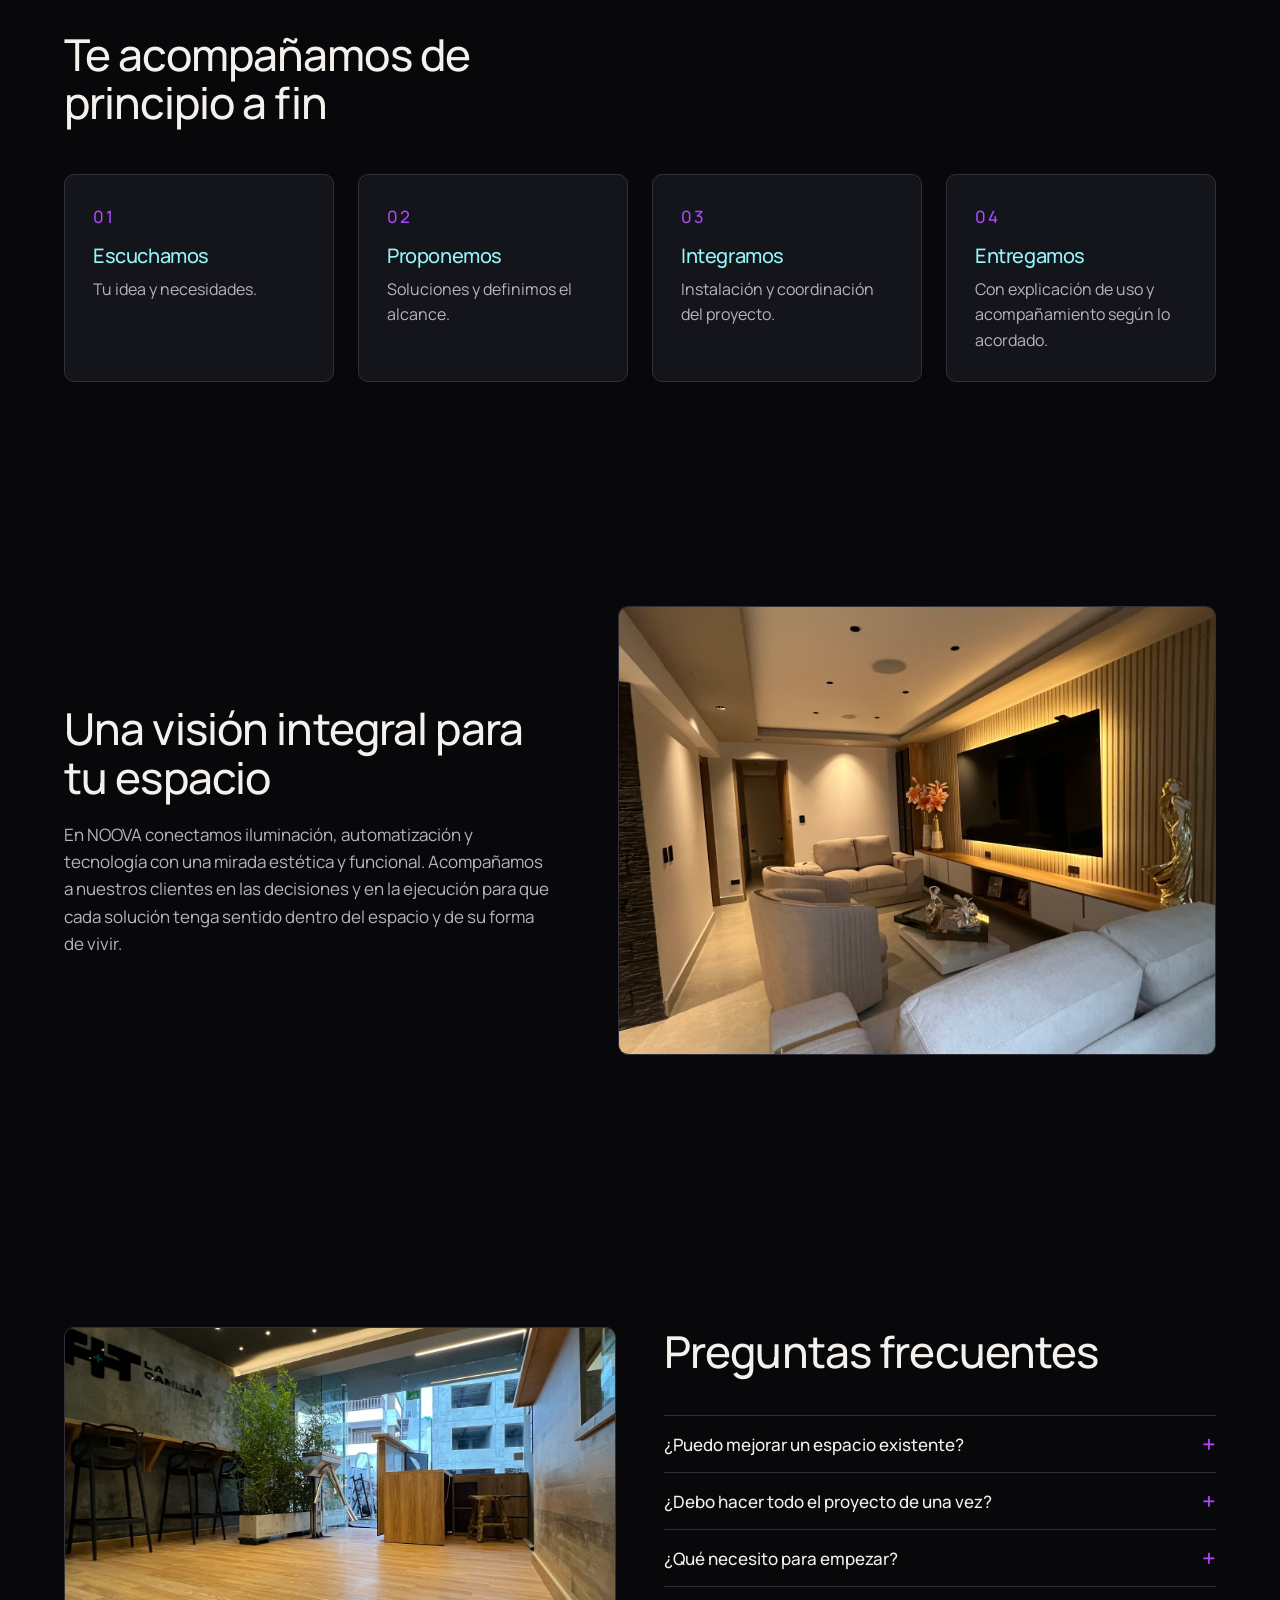
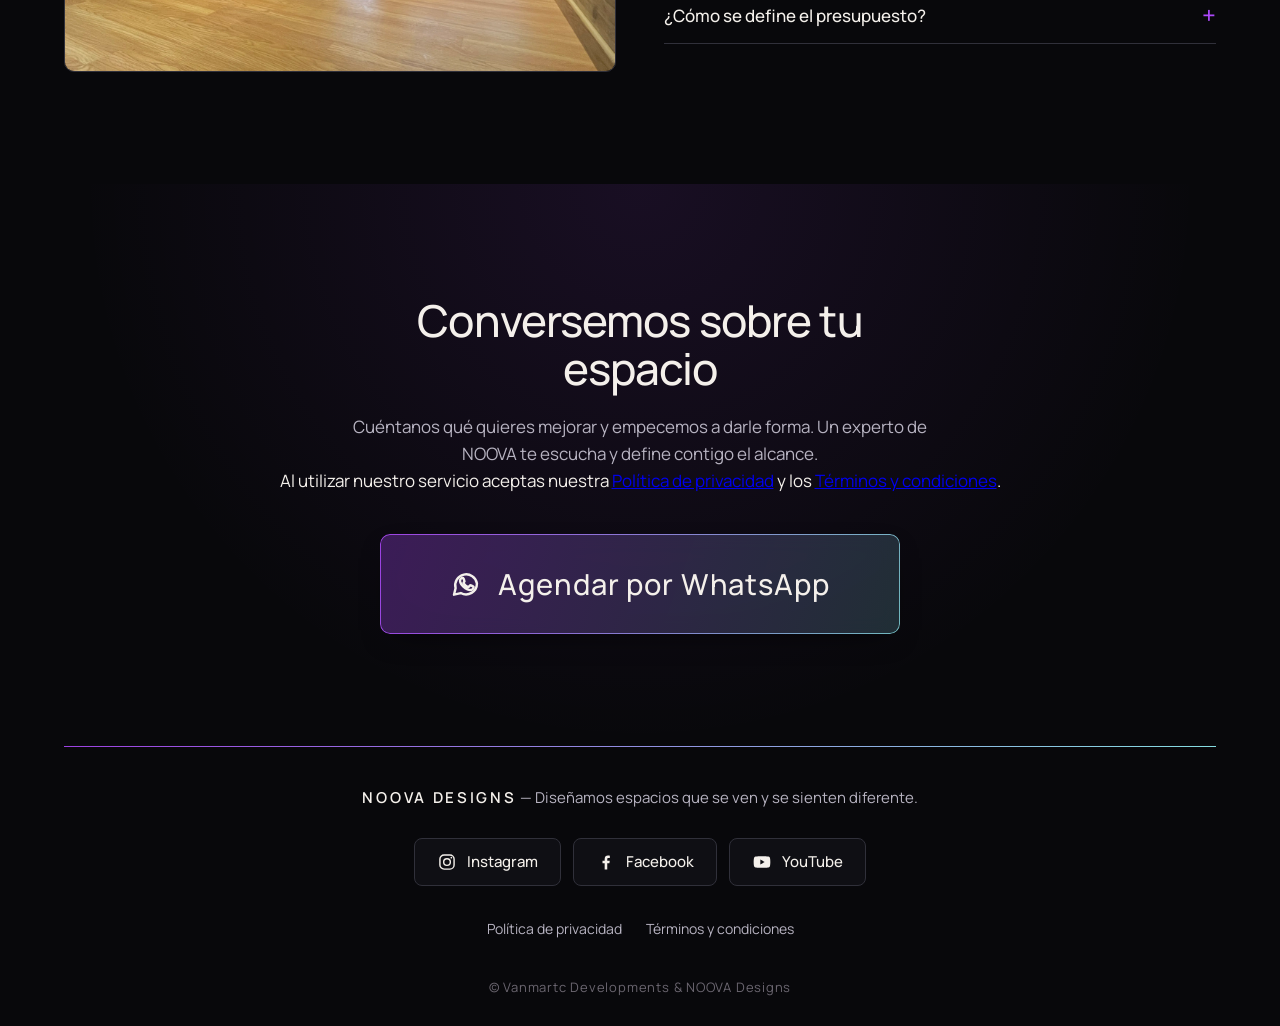
==== commit 05a8cbc9: "NOOVA Designs — sitio limpio con SEO, .gitignore y sin historial pesado" ====
--- a/index.html
+++ b/index.html
@@ -4,31 +4,69 @@
 <head>
     <meta charset="utf-8">
     <meta name="viewport" content="width=device-width, initial-scale=1, viewport-fit=cover">
-    <title>NOOVA | Iluminación y automatización de espacios</title>
-    <meta name="description" content="Integramos iluminación, domótica y tecnología para crear espacios cómodos, funcionales y con identidad. Conoce nuestros proyectos y conversemos">
+    <title>NOOVA Designs | Iluminación Arquitectónica, Domótica y Automatización</title>
+    <meta name="description" content="Diseño de iluminación arquitectónica, domótica, automatización y tecnología para hogares y negocios. Diseñamos cómo se siente tu espacio. Contáctanos por WhatsApp.">
+    <meta name="keywords" content="iluminación arquitectónica, domótica, automatización de espacios, diseño de iluminación, casas inteligentes, audio multizona, noova designs, colombia">
+    <meta name="author" content="NOOVA Designs">
+    <meta name="robots" content="index, follow, max-image-preview:large, max-snippet:-1, max-video-preview:-1">
+    <link rel="canonical" href="https://noovadesigns.com/">
     <meta name="theme-color" content="#08080B">
+
+    <!-- Favicon & PWA -->
     <link rel="icon" href="favicon.ico" sizes="any">
     <link rel="icon" type="image/png" sizes="96x96" href="favicon-96x96.png">
     <link rel="icon" type="image/png" sizes="32x32" href="favicon-32x32.png">
     <link rel="icon" type="image/png" sizes="16x16" href="favicon-16x16.png">
     <link rel="apple-touch-icon" sizes="180x180" href="apple-touch-icon.png">
     <link rel="manifest" href="site.webmanifest">
-    <meta name="theme-color" content="#ffffff">
-
-    <meta property="fb:app_id" content="1425477162340888" />
-    <meta property="og:title" content="NOOVA | Iluminación y automatización de espacios" />
-    <meta property="og:description" content="Integramos iluminación, domótica y tecnología para crear espacios cómodos, funcionales y con identidad. Conoce nuestros proyectos y conversemos" />
-    <meta property="og:image" content="https://noovadesigns.com" />
-    <meta property="og:url" content="https://noovadesigns.com" />
-    <meta property="og:type" content="website" />
-
-    <!-- Opcional: Etiquetas específicas para X (antes Twitter) -->
-    <meta name="twitter:card" content="summary_large_image" />
-    <meta name="twitter:title" content="NOOVA | Iluminación y automatización de espacios" />
-    <meta name="twitter:description" content="Integramos iluminación, domótica y tecnología para crear espacios cómodos, funcionales y con identidad. Conoce nuestros proyectos y conversemos" />
-    <meta name="twitter:image" content="https://noovadesigns.com" />
-    <meta property="og:title" content="NOOVA | Iluminación y automatización de espacios">
-    <meta property="og:description" content="Diseñamos cómo se siente un espacio.">
+
+    <!-- Open Graph / Facebook / WhatsApp -->
+    <meta property="og:type" content="website">
+    <meta property="og:site_name" content="NOOVA Designs">
+    <meta property="og:locale" content="es_CO">
+    <meta property="og:url" content="https://noovadesigns.com/">
+    <meta property="og:title" content="NOOVA Designs | Iluminación Arquitectónica, Domótica y Automatización">
+    <meta property="og:description" content="Diseño de iluminación arquitectónica, domótica, automatización y tecnología para hogares y negocios. Diseñamos cómo se siente tu espacio. Contáctanos por WhatsApp.">
+    <meta property="og:image" content="https://noovadesigns.com/preview.jpg">
+    <meta property="og:image:secure_url" content="https://noovadesigns.com/preview.jpg">
+    <meta property="og:image:type" content="image/jpeg">
+    <meta property="og:image:width" content="1200">
+    <meta property="og:image:height" content="630">
+    <meta property="og:image:alt" content="NOOVA Designs - Iluminación arquitectónica, domótica y automatización de espacios">
+    <meta property="fb:app_id" content="1425477162340888">
+
+    <!-- Twitter / X -->
+    <meta name="twitter:card" content="summary_large_image">
+    <meta name="twitter:title" content="NOOVA Designs | Iluminación Arquitectónica, Domótica y Automatización">
+    <meta name="twitter:description" content="Diseño de iluminación arquitectónica, domótica, automatización y tecnología para hogares y negocios. Diseñamos cómo se siente tu espacio.">
+    <meta name="twitter:image" content="https://noovadesigns.com/preview.jpg">
+    <meta name="twitter:image:alt" content="NOOVA Designs - Iluminación arquitectónica, domótica y automatización de espacios">
+
+    <!-- Datos estructurados JSON-LD (Schema.org) -->
+    <script type="application/ld+json">
+    {
+      "@context": "https://schema.org",
+      "@type": "HomeAndConstructionBusiness",
+      "name": "NOOVA Designs",
+      "alternateName": "NOOVA",
+      "url": "https://noovadesigns.com/",
+      "logo": "https://noovadesigns.com/assets/img/noova-logo.png",
+      "image": "https://noovadesigns.com/preview.jpg",
+      "description": "Especialistas en diseño de iluminación arquitectónica, domótica, automatización residencial y comercial, audio multizona y tecnología para espacios.",
+      "telephone": "+573008834795",
+      "priceRange": "$$$",
+      "address": {
+        "@type": "PostalAddress",
+        "addressCountry": "CO"
+      },
+      "sameAs": [
+        "https://www.instagram.com/noova.domotica/",
+        "https://web.facebook.com/NOOVADESIGNS",
+        "https://www.youtube.com/@noovasmartliving"
+      ]
+    }
+    </script>
+
     <link rel="preconnect" href="https://fonts.googleapis.com">
     <link rel="preconnect" href="https://fonts.gstatic.com" crossorigin>
     <link href="https://fonts.googleapis.com/css2?family=Manrope:wght@400;500;600&display=swap" rel="stylesheet">
@@ -102,8 +140,8 @@
                     <div class="line" aria-hidden="true"></div>
                     <nav class="social" aria-label="Redes sociales">
                         <a href="https://www.instagram.com/noova.domotica/" target="_blank" rel="noopener noreferrer" aria-label="Instagram de NOOVA"><svg viewBox="0 0 24 24" fill="none" stroke="currentColor" stroke-width="1.7"><rect x="3.5" y="3.5" width="17" height="17" rx="5"/><circle cx="12" cy="12" r="4"/><circle cx="17.2" cy="6.8" r="1" fill="currentColor" stroke="none"/></svg>Instagram</a>
-                        <a href="#" target="_blank" rel="noopener noreferrer" aria-label="Facebook de NOOVA"><svg viewBox="0 0 24 24" fill="currentColor"><path d="M13.5 21v-7.5h2.6l.4-3h-3V8.6c0-.9.3-1.5 1.5-1.5h1.6V4.4c-.3 0-1.2-.1-2.3-.1-2.3 0-3.9 1.4-3.9 4v2.2H7.8v3h2.6V21z"/></svg>Facebook</a>
-                        <a href="#" target="_blank" rel="noopener noreferrer" aria-label="YouTube de NOOVA"><svg viewBox="0 0 24 24" fill="currentColor"><path d="M21.6 7.2a2.5 2.5 0 0 0-1.8-1.8C18.3 5 12 5 12 5s-6.3 0-7.8.4A2.5 2.5 0 0 0 2.4 7.2C2 8.7 2 12 2 12s0 3.3.4 4.8a2.5 2.5 0 0 0 1.8 1.8C5.7 19 12 19 12 19s6.3 0 7.8-.4a2.5 2.5 0 0 0 1.8-1.8c.4-1.5.4-4.8.4-4.8s0-3.3-.4-4.8zM10 15V9l5.2 3z"/></svg>YouTube</a>
+                        <a href="https://web.facebook.com/NOOVADESIGNS" target="_blank" rel="noopener noreferrer" aria-label="Facebook de NOOVA"><svg viewBox="0 0 24 24" fill="currentColor"><path d="M13.5 21v-7.5h2.6l.4-3h-3V8.6c0-.9.3-1.5 1.5-1.5h1.6V4.4c-.3 0-1.2-.1-2.3-.1-2.3 0-3.9 1.4-3.9 4v2.2H7.8v3h2.6V21z"/></svg>Facebook</a>
+                        <a href="https://www.youtube.com/@noovasmartliving" target="_blank" rel="noopener noreferrer" aria-label="YouTube de NOOVA"><svg viewBox="0 0 24 24" fill="currentColor"><path d="M21.6 7.2a2.5 2.5 0 0 0-1.8-1.8C18.3 5 12 5 12 5s-6.3 0-7.8.4A2.5 2.5 0 0 0 2.4 7.2C2 8.7 2 12 2 12s0 3.3.4 4.8a2.5 2.5 0 0 0 1.8 1.8C5.7 19 12 19 12 19s6.3 0 7.8-.4a2.5 2.5 0 0 0 1.8-1.8c.4-1.5.4-4.8.4-4.8s0-3.3-.4-4.8zM10 15V9l5.2 3z"/></svg>YouTube</a>
                     </nav>
                 </div>
             </div>
@@ -326,8 +364,8 @@
             <p class="tag"><strong>NOOVA DESIGNS</strong> — Diseñamos espacios que se ven y se sienten diferente.</p>
             <nav class="social" aria-label="Redes sociales">
                 <a href="https://www.instagram.com/noova.domotica/" target="_blank" rel="noopener noreferrer" aria-label="Instagram de NOOVA"><svg viewBox="0 0 24 24" fill="none" stroke="currentColor" stroke-width="1.7"><rect x="3.5" y="3.5" width="17" height="17" rx="5"/><circle cx="12" cy="12" r="4"/><circle cx="17.2" cy="6.8" r="1" fill="currentColor" stroke="none"/></svg>Instagram</a>
-                <a href="#" target="_blank" rel="noopener noreferrer" aria-label="Facebook de NOOVA"><svg viewBox="0 0 24 24" fill="currentColor"><path d="M13.5 21v-7.5h2.6l.4-3h-3V8.6c0-.9.3-1.5 1.5-1.5h1.6V4.4c-.3 0-1.2-.1-2.3-.1-2.3 0-3.9 1.4-3.9 4v2.2H7.8v3h2.6V21z"/></svg>Facebook</a>
-                <a href="#" target="_blank" rel="noopener noreferrer" aria-label="YouTube de NOOVA"><svg viewBox="0 0 24 24" fill="currentColor"><path d="M21.6 7.2a2.5 2.5 0 0 0-1.8-1.8C18.3 5 12 5 12 5s-6.3 0-7.8.4A2.5 2.5 0 0 0 2.4 7.2C2 8.7 2 12 2 12s0 3.3.4 4.8a2.5 2.5 0 0 0 1.8 1.8C5.7 19 12 19 12 19s6.3 0 7.8-.4a2.5 2.5 0 0 0 1.8-1.8c.4-1.5.4-4.8.4-4.8s0-3.3-.4-4.8zM10 15V9l5.2 3z"/></svg>YouTube</a>
+                <a href="https://web.facebook.com/NOOVADESIGNS" target="_blank" rel="noopener noreferrer" aria-label="Facebook de NOOVA"><svg viewBox="0 0 24 24" fill="currentColor"><path d="M13.5 21v-7.5h2.6l.4-3h-3V8.6c0-.9.3-1.5 1.5-1.5h1.6V4.4c-.3 0-1.2-.1-2.3-.1-2.3 0-3.9 1.4-3.9 4v2.2H7.8v3h2.6V21z"/></svg>Facebook</a>
+                <a href="https://www.youtube.com/@noovasmartliving" target="_blank" rel="noopener noreferrer" aria-label="YouTube de NOOVA"><svg viewBox="0 0 24 24" fill="currentColor"><path d="M21.6 7.2a2.5 2.5 0 0 0-1.8-1.8C18.3 5 12 5 12 5s-6.3 0-7.8.4A2.5 2.5 0 0 0 2.4 7.2C2 8.7 2 12 2 12s0 3.3.4 4.8a2.5 2.5 0 0 0 1.8 1.8C5.7 19 12 19 12 19s6.3 0 7.8-.4a2.5 2.5 0 0 0 1.8-1.8c.4-1.5.4-4.8.4-4.8s0-3.3-.4-4.8zM10 15V9l5.2 3z"/></svg>YouTube</a>
             </nav>
             <nav class="legal-links" aria-label="Información legal">
                 <a href="privacidad.html">Política de privacidad</a>
